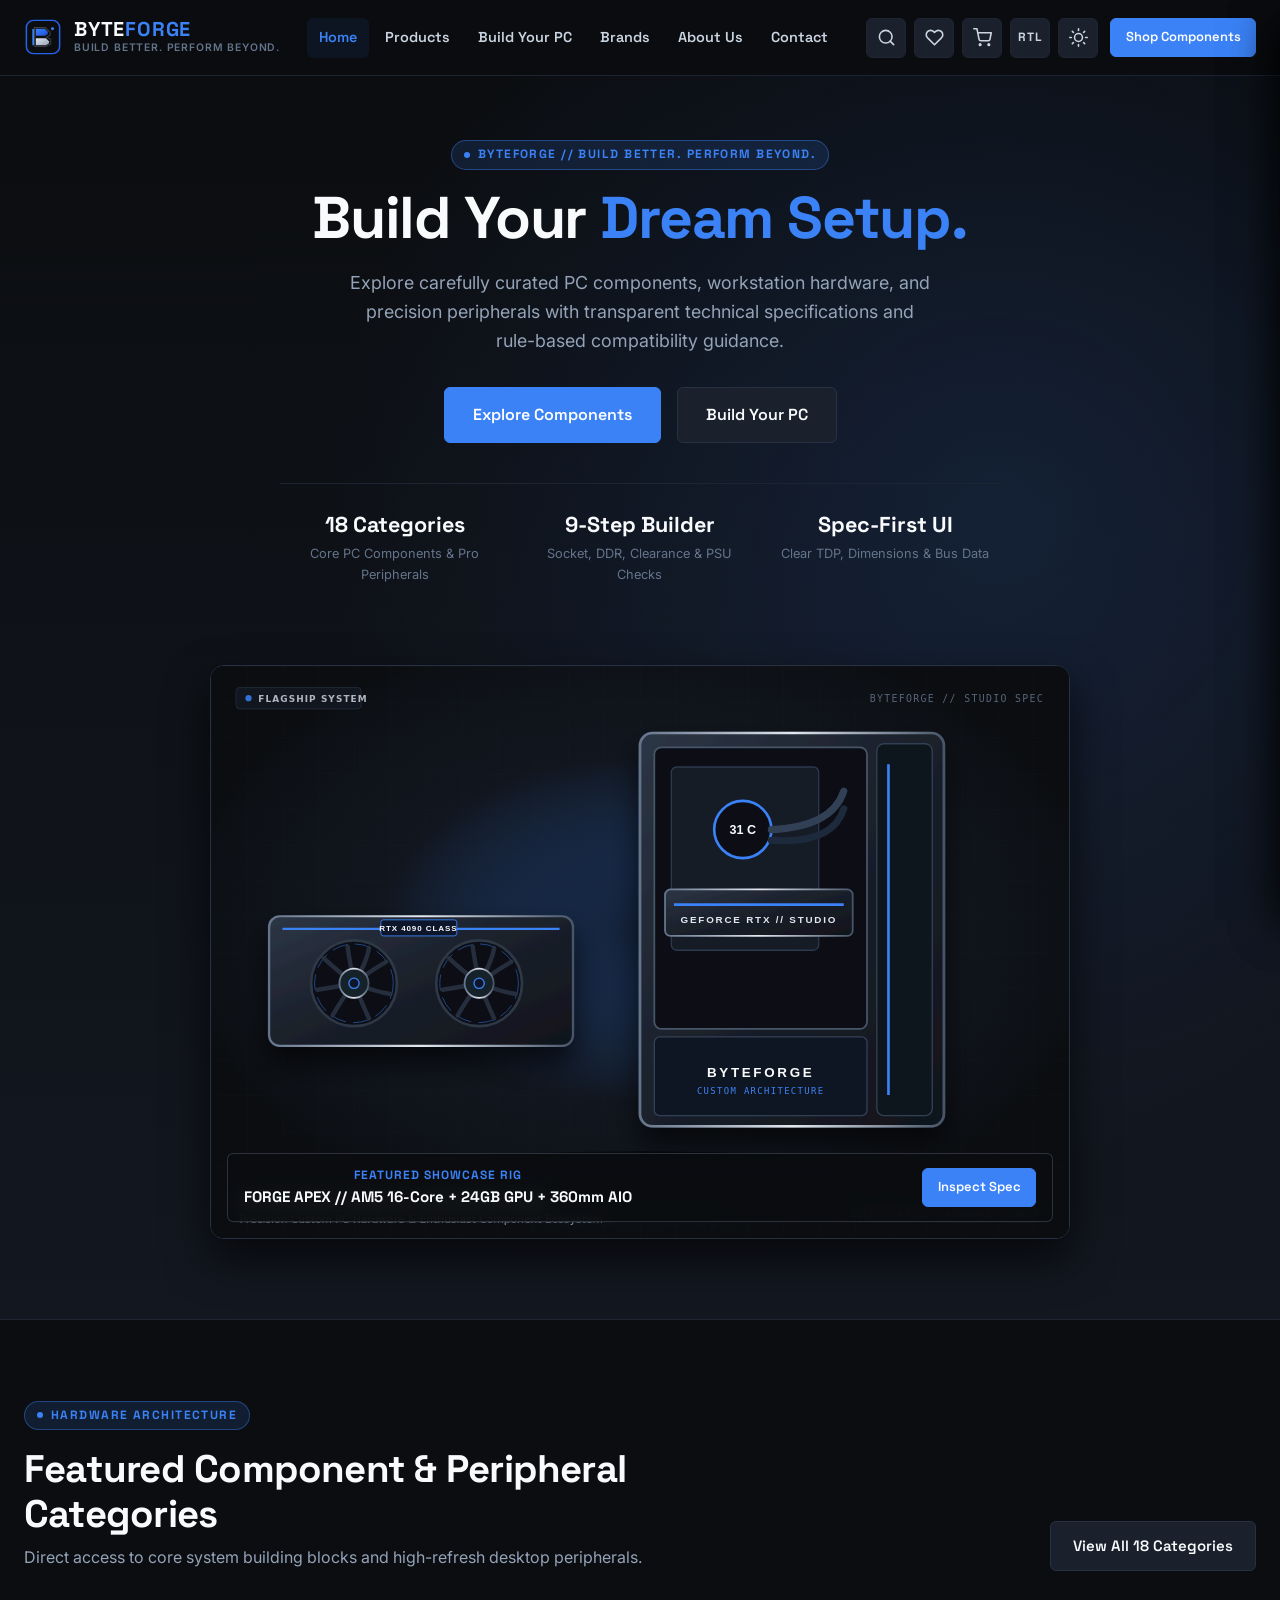
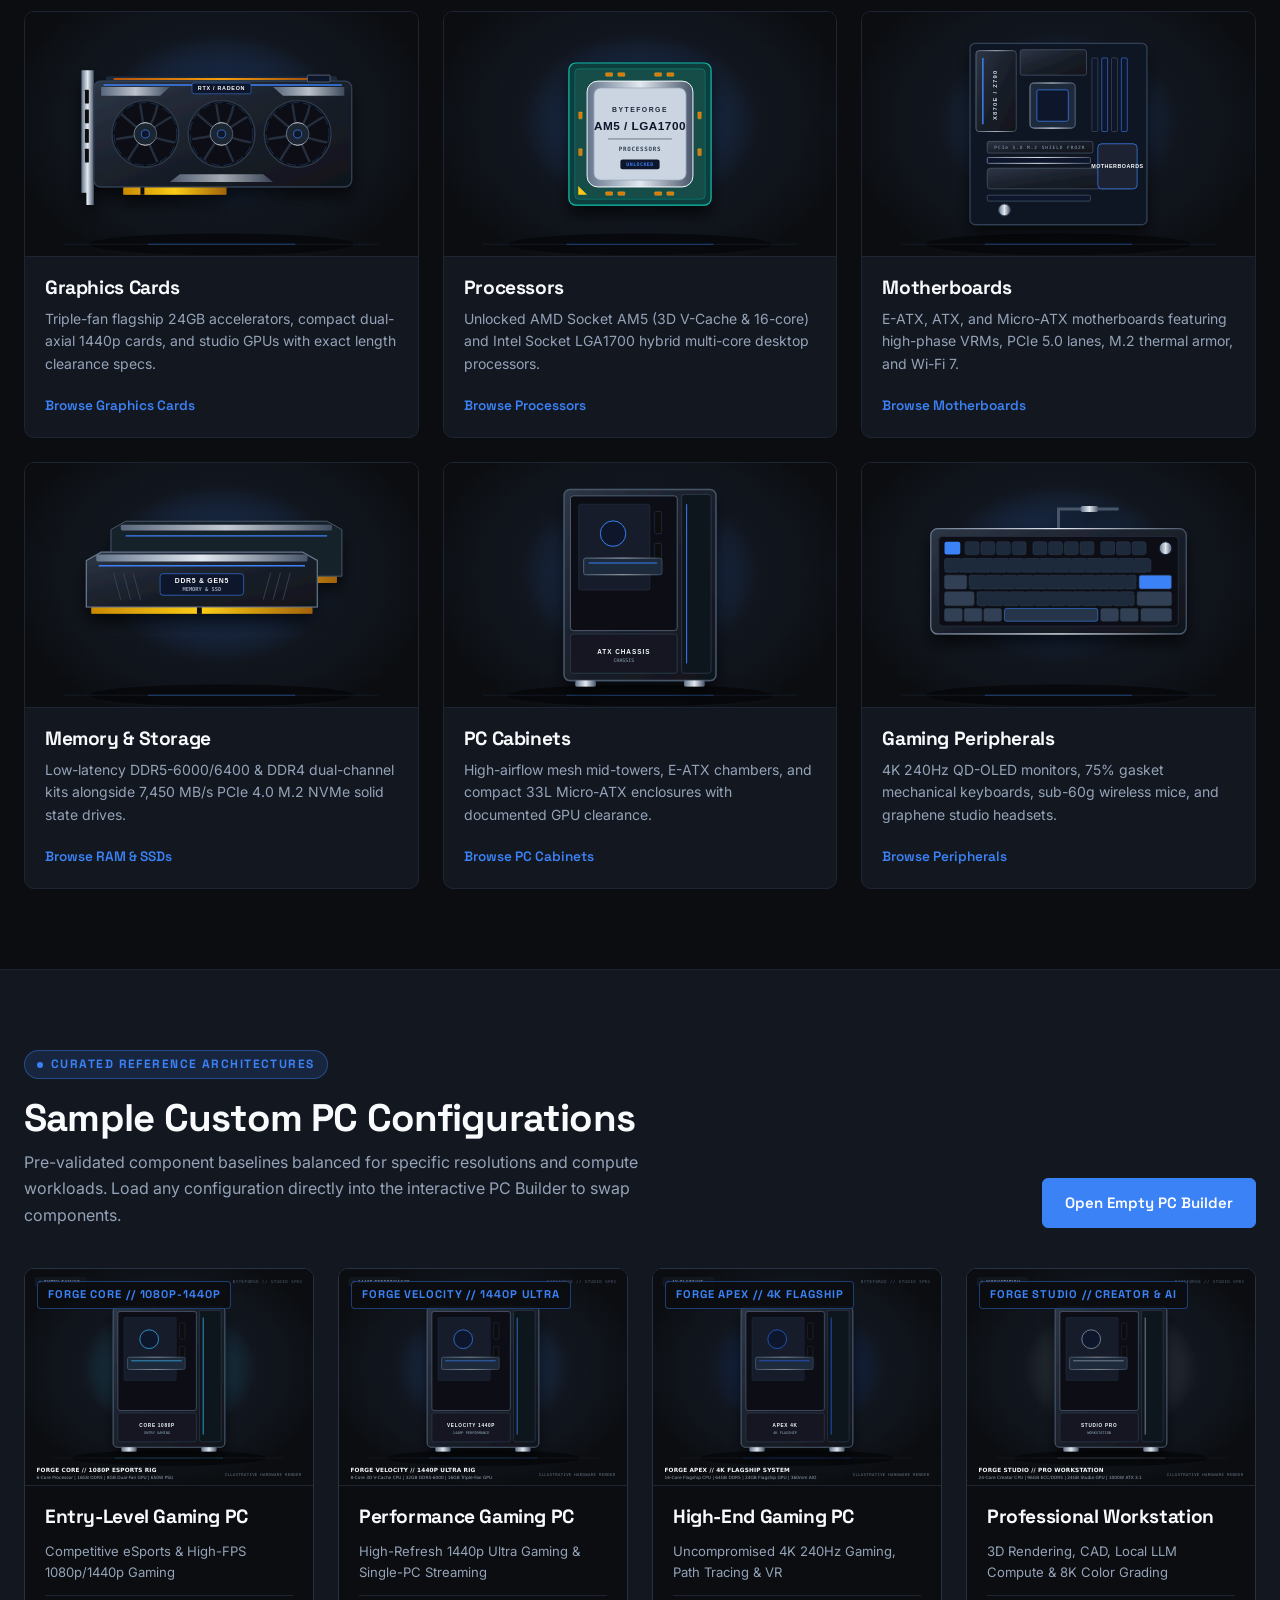
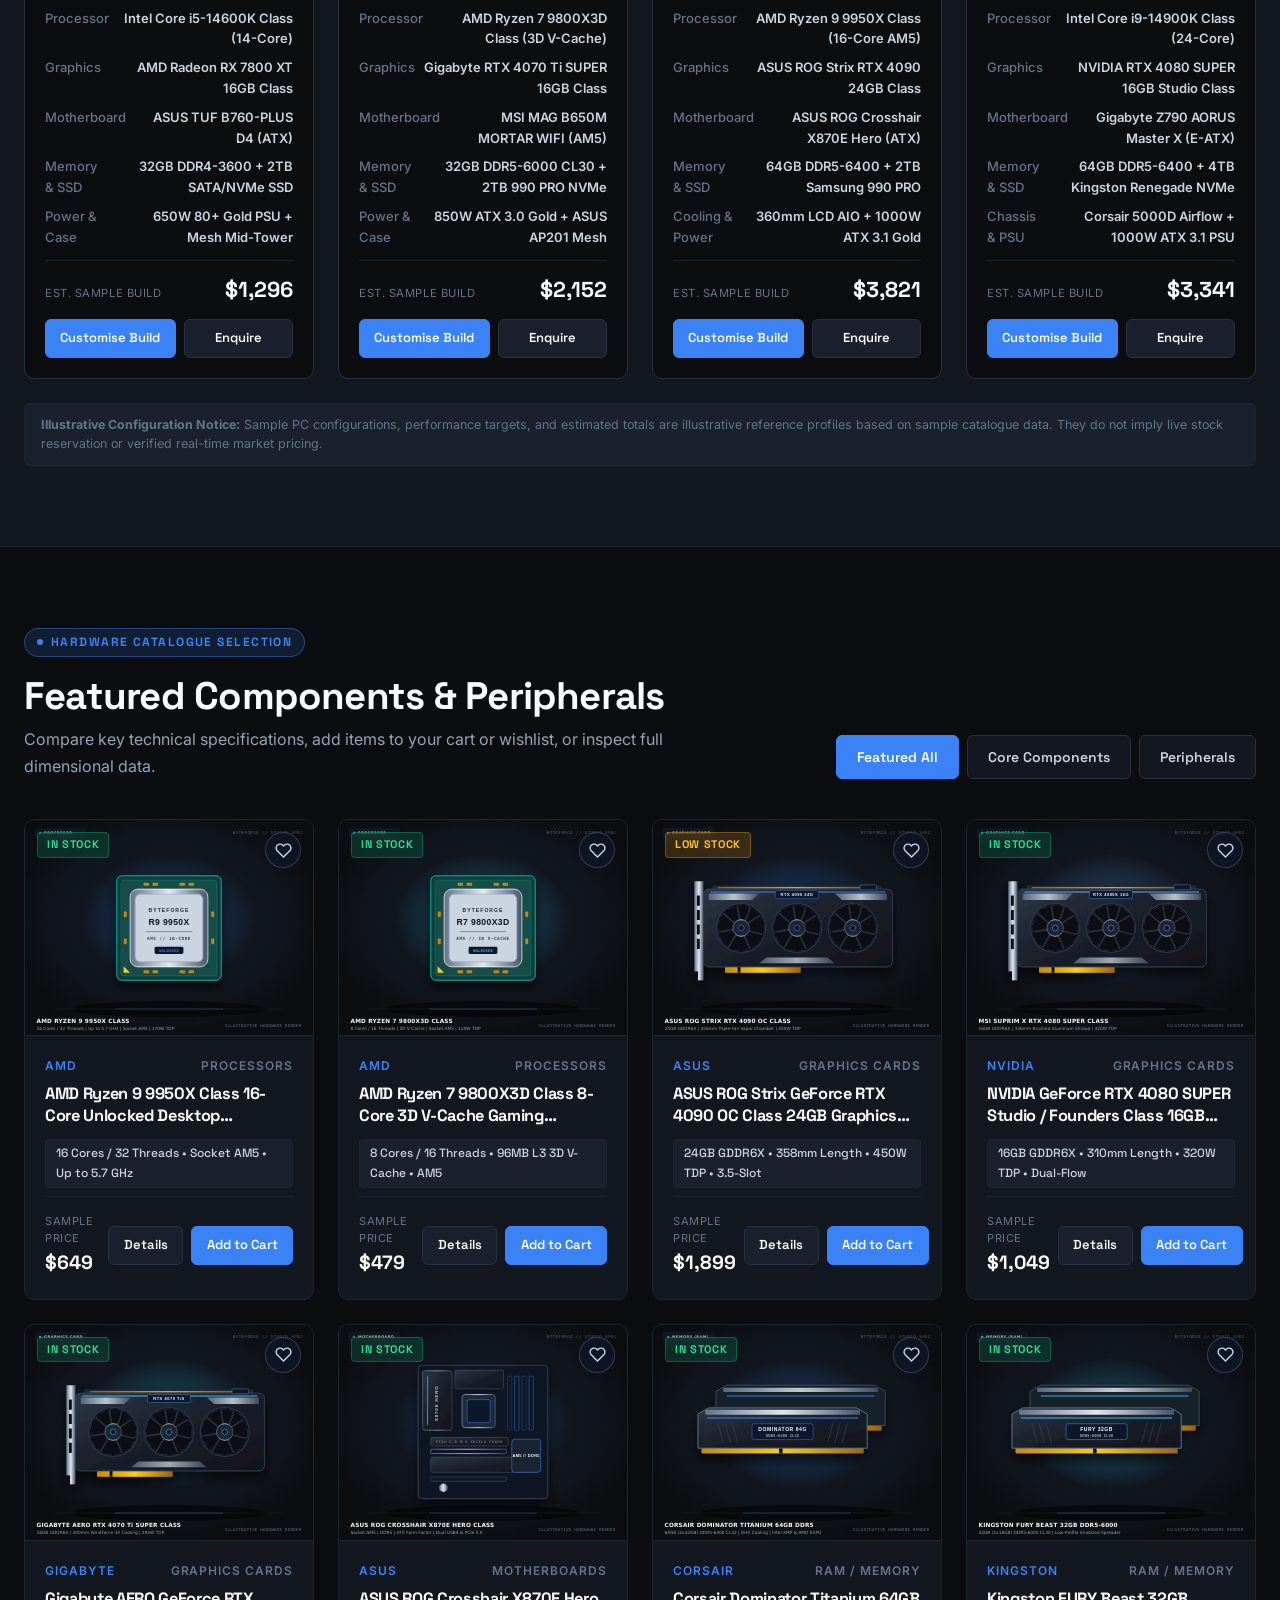
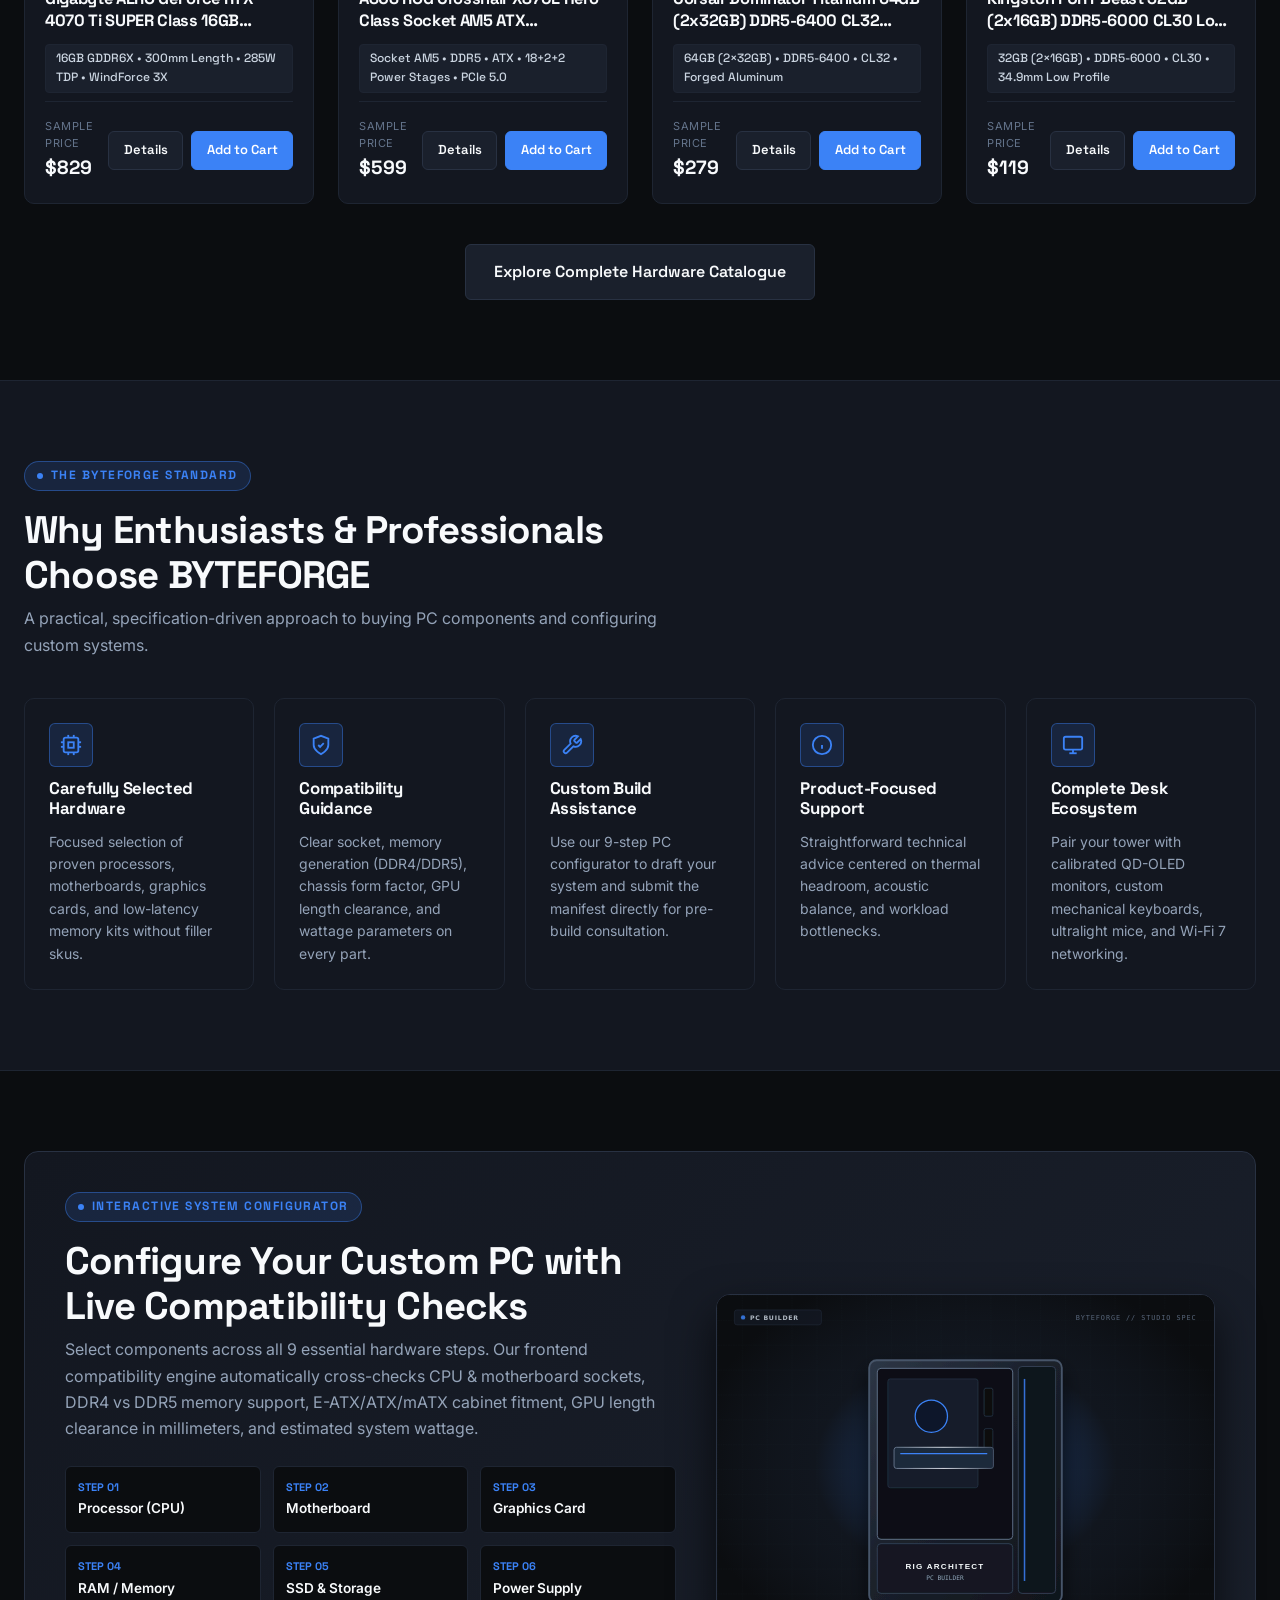
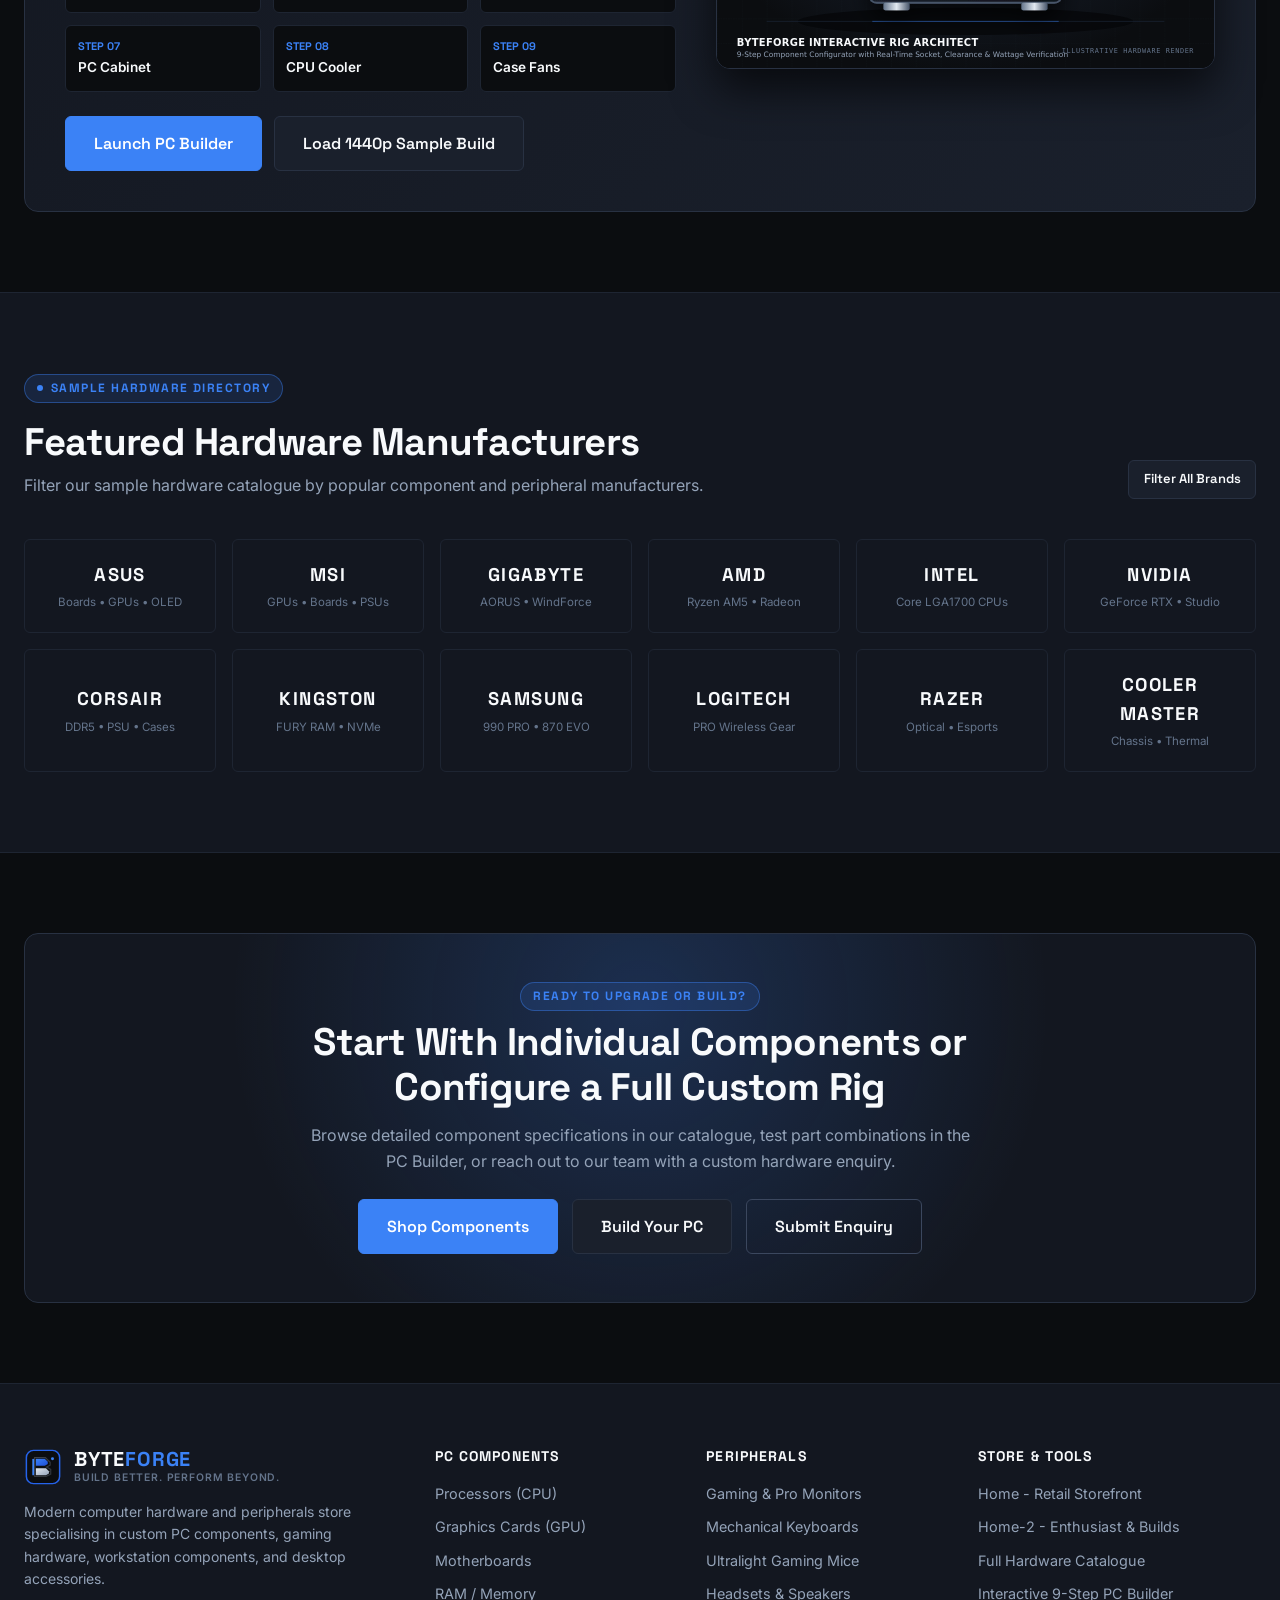
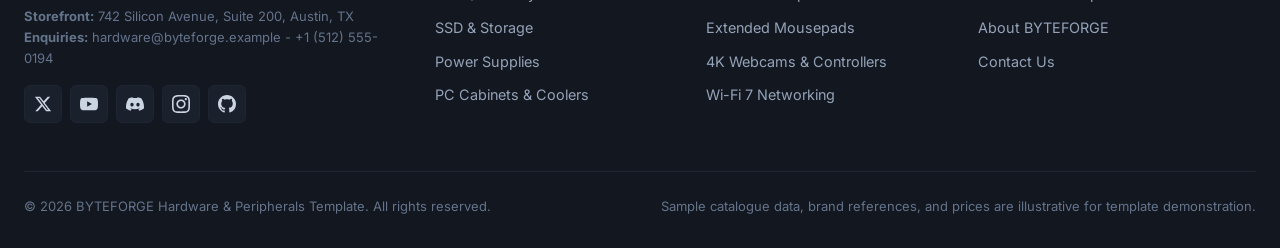
==== index.html @ 310baa23 "Your commit message" ====
<!DOCTYPE html>
<html lang="en" data-theme="dark">
<head>
  <meta charset="UTF-8">
  <meta name="viewport" content="width=device-width, initial-scale=1.0">
  <title>BYTEFORGE — Premium Computer Hardware &amp; Peripherals Store | Build Better. Perform Beyond.</title>
  <meta name="description" content="BYTEFORGE is a modern computer hardware and peripherals store specialising in custom PC components, gaming hardware, workstation components and computer accessories.">
  <link rel="icon" type="image/svg+xml" href="assets/icons/favicon.svg">
  <link rel="preconnect" href="https://fonts.googleapis.com">
  <link rel="preconnect" href="https://fonts.gstatic.com" crossorigin>
  <link href="https://fonts.googleapis.com/css2?family=Inter:wght@400;500;600;700&family=Space+Grotesk:wght@500;600;700&display=swap" rel="stylesheet">
  <link rel="stylesheet" href="css/variables.css">
  <link rel="stylesheet" href="css/main.css">
  <link rel="stylesheet" href="css/pages.css">
</head>
<body>

  <!-- ==================== MANDATORY STICKY NAVBAR ==================== -->
  <header class="site-header">
    <div class="container navbar-container">
      <a href="index.html" class="brand-logo" aria-label="BYTEFORGE Home">
        <img src="assets/icons/favicon.svg" alt="" class="brand-logo-mark" width="38" height="38">
        <div class="brand-logo-text">
          <span class="brand-name">BYTE<span>FORGE</span></span>
          <span class="brand-tagline-mini">Build Better. Perform Beyond.</span>
        </div>
      </a>

      <nav aria-label="Primary Shopping Navigation">
        <ul class="nav-menu">
          <!-- Home Dropdown -->
          <li class="nav-item">
            <a href="index.html" class="nav-link active" data-dropdown-toggle aria-expanded="false">
              Home
            </a>
            <div class="dropdown-panel dropdown-sm">
              <div class="dropdown-col-title">Homepage Layouts</div>
              <ul class="dropdown-list">
                <li>
                  <a href="index.html" class="dropdown-link">
                    <div>
                      <strong>Home - Hardware Retail</strong>
                      <span class="dropdown-link-desc">Product discovery &amp; catalogue shopping</span>
                    </div>
                  </a>
                </li>
                <li>
                  <a href="home-2.html" class="dropdown-link">
                    <div>
                      <strong>Home-2 - Custom PC &amp; Performance</strong>
                      <span class="dropdown-link-desc">Enthusiast rigs &amp; workload storytelling</span>
                    </div>
                  </a>
                </li>
              </ul>
            </div>
          </li>

          <!-- Products Mega Dropdown -->
          <li class="nav-item">
            <a href="products.html" class="nav-link" data-dropdown-toggle aria-expanded="false">
              Products
            </a>
            <div class="dropdown-panel dropdown-mega">
              <div class="dropdown-grid-2">
                <div>
                  <div class="dropdown-col-title">PC Components</div>
                  <ul class="dropdown-list">
                    <li><a href="products.html?category=processors" class="dropdown-link">Processors (CPU)</a></li>
                    <li><a href="products.html?category=graphics-cards" class="dropdown-link">Graphics Cards (GPU)</a></li>
                    <li><a href="products.html?category=motherboards" class="dropdown-link">Motherboards</a></li>
                    <li><a href="products.html?category=memory" class="dropdown-link">RAM / Memory</a></li>
                    <li><a href="products.html?category=storage" class="dropdown-link">SSD &amp; Storage</a></li>
                    <li><a href="products.html?category=power-supplies" class="dropdown-link">Power Supplies</a></li>
                    <li><a href="products.html?category=pc-cabinets" class="dropdown-link">PC Cabinets</a></li>
                    <li><a href="products.html?category=cpu-coolers" class="dropdown-link">CPU Coolers</a></li>
                    <li><a href="products.html?category=case-fans" class="dropdown-link">Case Fans</a></li>
                  </ul>
                </div>
                <div>
                  <div class="dropdown-col-title">Peripherals</div>
                  <ul class="dropdown-list">
                    <li><a href="products.html?category=monitors" class="dropdown-link">Monitors</a></li>
                    <li><a href="products.html?category=keyboards" class="dropdown-link">Keyboards</a></li>
                    <li><a href="products.html?category=gaming-mice" class="dropdown-link">Gaming Mice</a></li>
                    <li><a href="products.html?category=headsets-speakers" class="dropdown-link">Headsets &amp; Speakers</a></li>
                    <li><a href="products.html?category=mousepads" class="dropdown-link">Mousepads</a></li>
                    <li><a href="products.html?category=webcams" class="dropdown-link">Webcams</a></li>
                    <li><a href="products.html?category=controllers" class="dropdown-link">Controllers</a></li>
                    <li><a href="products.html?category=networking" class="dropdown-link">Networking Accessories</a></li>
                  </ul>
                </div>
              </div>
              <div class="dropdown-footer">
                <span style="font-size:0.8rem;color:var(--text-muted);">Explore 38+ illustrative hardware components &amp; peripherals</span>
                <a href="products.html" class="btn btn-primary btn-sm">All Products</a>
              </div>
            </div>
          </li>

          <!-- Build Your PC -->
          <li class="nav-item">
            <a href="build-your-pc.html" class="nav-link">Build Your PC</a>
          </li>

          <!-- Brands Dropdown -->
          <li class="nav-item">
            <a href="products.html#brands" class="nav-link" data-dropdown-toggle aria-expanded="false">
              Brands
            </a>
            <div class="dropdown-panel dropdown-brands">
              <div class="dropdown-col-title">Sample Hardware Brand Directory</div>
              <div class="brands-dropdown-grid">
                <a href="products.html?brand=ASUS" class="brand-pill-link"><span class="brand-pill-name">ASUS</span><span class="brand-pill-meta">Boards, GPUs &amp; OLED</span></a>
                <a href="products.html?brand=MSI" class="brand-pill-link"><span class="brand-pill-name">MSI</span><span class="brand-pill-meta">GPUs, Boards &amp; PSUs</span></a>
                <a href="products.html?brand=Gigabyte" class="brand-pill-link"><span class="brand-pill-name">Gigabyte</span><span class="brand-pill-meta">AORUS &amp; WindForce</span></a>
                <a href="products.html?brand=Intel" class="brand-pill-link"><span class="brand-pill-name">Intel</span><span class="brand-pill-meta">LGA1700 Processors</span></a>
                <a href="products.html?brand=AMD" class="brand-pill-link"><span class="brand-pill-name">AMD</span><span class="brand-pill-meta">Ryzen AM5 &amp; Radeon</span></a>
                <a href="products.html?brand=NVIDIA" class="brand-pill-link"><span class="brand-pill-name">NVIDIA</span><span class="brand-pill-meta">RTX Graphics</span></a>
                <a href="products.html?brand=Corsair" class="brand-pill-link"><span class="brand-pill-name">Corsair</span><span class="brand-pill-meta">Memory, PSU &amp; Cases</span></a>
                <a href="products.html?brand=Kingston" class="brand-pill-link"><span class="brand-pill-name">Kingston</span><span class="brand-pill-meta">FURY DDR5 &amp; NVMe</span></a>
                <a href="products.html?brand=Samsung" class="brand-pill-link"><span class="brand-pill-name">Samsung</span><span class="brand-pill-meta">990 PRO &amp; EVO SSDs</span></a>
                <a href="products.html?brand=Logitech" class="brand-pill-link"><span class="brand-pill-name">Logitech</span><span class="brand-pill-meta">PRO Wireless Gear</span></a>
                <a href="products.html?brand=Razer" class="brand-pill-link"><span class="brand-pill-name">Razer</span><span class="brand-pill-meta">Optical &amp; Esports</span></a>
                <a href="products.html?brand=Cooler%20Master" class="brand-pill-link"><span class="brand-pill-name">Cooler Master</span><span class="brand-pill-meta">Cases &amp; Thermal</span></a>
              </div>
              <div class="dropdown-footer">
                <span style="font-size:0.75rem;color:var(--text-dim);">Sample manufacturer directory - illustrative catalogue data</span>
                <a href="products.html" style="font-size:0.8rem;font-weight:600;color:var(--accent-primary);">Filter Catalogue</a>
              </div>
            </div>
          </li>

          <!-- About Us -->
          <li class="nav-item">
            <a href="about.html" class="nav-link">About Us</a>
          </li>

          <!-- Contact -->
          <li class="nav-item">
            <a href="contact.html" class="nav-link">Contact</a>
          </li>
        </ul>
      </nav>

      <!-- Right-Side Action Icons & Primary CTA -->
      <div class="nav-actions">
        <button type="button" class="icon-btn" data-action="open-search" aria-label="Search Products" title="Search Hardware Catalogue">
          <svg viewBox="0 0 24 24" aria-hidden="true"><circle cx="11" cy="11" r="8"></circle><line x1="21" y1="21" x2="16.65" y2="16.65"></line></svg>
        </button>

        <button type="button" class="icon-btn" data-action="open-wishlist" aria-label="Open Wishlist" title="Saved Wishlist">
          <svg viewBox="0 0 24 24" aria-hidden="true"><path d="M20.84 4.61a5.5 5.5 0 0 0-7.78 0L12 5.67l-1.06-1.06a5.5 5.5 0 0 0-7.78 7.78l1.06 1.06L12 21.23l7.78-7.78 1.06-1.06a5.5 5.5 0 0 0 0-7.78z"></path></svg>
          <span class="badge-count" data-wishlist-count data-count="0">0</span>
        </button>

        <button type="button" class="icon-btn" data-action="open-cart" aria-label="Open Shopping Cart" title="Hardware Shopping Cart">
          <svg viewBox="0 0 24 24" aria-hidden="true"><circle cx="9" cy="21" r="1"></circle><circle cx="20" cy="21" r="1"></circle><path d="M1 1h4l2.68 13.39a2 2 0 0 0 2 1.61h9.72a2 2 0 0 0 2-1.61L23 6H6"></path></svg>
          <span class="badge-count" data-cart-count data-count="0">0</span>
        </button>

        <button type="button" class="icon-btn rtl-toggle-btn" data-action="toggle-rtl" aria-label="Toggle RTL Direction" title="Toggle RTL">RTL</button>

        <button type="button" class="icon-btn" data-action="toggle-theme" aria-label="Toggle Light/Dark Theme" title="Toggle Theme">
          <svg viewBox="0 0 24 24" aria-hidden="true"><circle cx="12" cy="12" r="5"></circle></svg>
        </button>

        <a href="products.html" class="btn btn-primary btn-sm nav-cta-btn">Shop Components</a>

        <button type="button" class="icon-btn mobile-menu-toggle" data-action="open-mobile-menu" aria-label="Open Navigation Menu" aria-expanded="false">
          <svg viewBox="0 0 24 24" aria-hidden="true"><line x1="3" y1="6" x2="21" y2="6"></line><line x1="3" y1="12" x2="21" y2="12"></line><line x1="3" y1="18" x2="21" y2="18"></line></svg>
        </button>
      </div>
    </div>
  </header>

  <!-- ==================== MOBILE NAVIGATION DRAWER ==================== -->
  <div class="mobile-nav-backdrop" id="bf-mobile-nav-backdrop"></div>
  <aside class="mobile-nav-drawer" id="bf-mobile-nav-drawer" aria-label="Mobile Navigation">
    <div class="mobile-nav-header">
      <a href="index.html" class="brand-logo">
        <img src="assets/icons/favicon.svg" alt="" class="brand-logo-mark" width="32" height="32">
        <span class="brand-name">BYTE<span>FORGE</span></span>
      </a>
      <button type="button" class="icon-btn" data-action="close-mobile-menu" aria-label="Close Navigation Menu">
        <svg viewBox="0 0 24 24"><line x1="18" y1="6" x2="6" y2="18"></line><line x1="6" y1="6" x2="18" y2="18"></line></svg>
      </button>
    </div>

    <!-- Quick Action Buttons in Menu -->
    <div class="mobile-nav-actions">
      <button type="button" class="icon-btn" data-action="open-search" aria-label="Search Products" title="Search Hardware Catalogue">
        <svg viewBox="0 0 24 24" aria-hidden="true"><circle cx="11" cy="11" r="8"></circle><line x1="21" y1="21" x2="16.65" y2="16.65"></line></svg>
      </button>
      <button type="button" class="icon-btn" data-action="open-wishlist" aria-label="Open Wishlist" title="Saved Wishlist">
        <svg viewBox="0 0 24 24" aria-hidden="true"><path d="M20.84 4.61a5.5 5.5 0 0 0-7.78 0L12 5.67l-1.06-1.06a5.5 5.5 0 0 0-7.78 7.78l1.06 1.06L12 21.23l7.78-7.78 1.06-1.06a5.5 5.5 0 0 0 0-7.78z"></path></svg>
        <span class="badge-count" data-wishlist-count data-count="0">0</span>
      </button>
      <button type="button" class="icon-btn" data-action="open-cart" aria-label="Open Shopping Cart" title="Hardware Shopping Cart">
        <svg viewBox="0 0 24 24" aria-hidden="true"><circle cx="9" cy="21" r="1"></circle><circle cx="20" cy="21" r="1"></circle><path d="M1 1h4l2.68 13.39a2 2 0 0 0 2 1.61h9.72a2 2 0 0 0 2-1.61L23 6H6"></path></svg>
        <span class="badge-count" data-cart-count data-count="0">0</span>
      </button>
      <button type="button" class="icon-btn rtl-toggle-btn" data-action="toggle-rtl" aria-label="Toggle RTL Direction" title="Toggle RTL">RTL</button>
      <button type="button" class="icon-btn" data-action="toggle-theme" aria-label="Toggle Light/Dark Theme" title="Toggle Theme">
        <svg viewBox="0 0 24 24" aria-hidden="true"><circle cx="12" cy="12" r="5"></circle></svg>
      </button>
    </div>

    <div class="mobile-nav-body">
      <ul class="mobile-nav-list">
        <li class="mobile-nav-item expanded">
          <button type="button" class="mobile-nav-row" data-mobile-accordion>
            <span>Home</span>
          </button>
          <div class="mobile-submenu">
            <a href="index.html" class="mobile-submenu-link">Home - Primary Retail Store</a>
            <a href="home-2.html" class="mobile-submenu-link">Home-2 - Custom PC &amp; Enthusiast</a>
          </div>
        </li>

        <li class="mobile-nav-item">
          <button type="button" class="mobile-nav-row" data-mobile-accordion>
            <span>Products</span>
          </button>
          <div class="mobile-submenu">
            <a href="products.html" class="mobile-submenu-link"><strong>All Products Catalogue</strong></a>
            <div class="mobile-submenu-group-title">PC Components</div>
            <a href="products.html?category=processors" class="mobile-submenu-link">Processors (CPU)</a>
            <a href="products.html?category=graphics-cards" class="mobile-submenu-link">Graphics Cards (GPU)</a>
            <a href="products.html?category=motherboards" class="mobile-submenu-link">Motherboards</a>
            <a href="products.html?category=memory" class="mobile-submenu-link">RAM / Memory</a>
            <a href="products.html?category=storage" class="mobile-submenu-link">SSD &amp; Storage</a>
            <a href="products.html?category=power-supplies" class="mobile-submenu-link">Power Supplies</a>
            <a href="products.html?category=pc-cabinets" class="mobile-submenu-link">PC Cabinets</a>
            <a href="products.html?category=cpu-coolers" class="mobile-submenu-link">CPU Coolers</a>
            <a href="products.html?category=case-fans" class="mobile-submenu-link">Case Fans</a>
            <div class="mobile-submenu-group-title">Peripherals</div>
            <a href="products.html?category=monitors" class="mobile-submenu-link">Monitors</a>
            <a href="products.html?category=keyboards" class="mobile-submenu-link">Keyboards</a>
            <a href="products.html?category=gaming-mice" class="mobile-submenu-link">Gaming Mice</a>
            <a href="products.html?category=headsets-speakers" class="mobile-submenu-link">Headsets &amp; Speakers</a>
            <a href="products.html?category=mousepads" class="mobile-submenu-link">Mousepads</a>
            <a href="products.html?category=webcams" class="mobile-submenu-link">Webcams</a>
            <a href="products.html?category=controllers" class="mobile-submenu-link">Controllers</a>
            <a href="products.html?category=networking" class="mobile-submenu-link">Networking Accessories</a>
          </div>
        </li>

        <li class="mobile-nav-item">
          <a href="build-your-pc.html" class="mobile-nav-row">Build Your PC</a>
        </li>

        <li class="mobile-nav-item">
          <button type="button" class="mobile-nav-row" data-mobile-accordion>
            <span>Brands</span>
          </button>
          <div class="mobile-submenu">
            <a href="products.html?brand=ASUS" class="mobile-submenu-link">ASUS</a>
            <a href="products.html?brand=MSI" class="mobile-submenu-link">MSI</a>
            <a href="products.html?brand=Gigabyte" class="mobile-submenu-link">Gigabyte</a>
            <a href="products.html?brand=Intel" class="mobile-submenu-link">Intel</a>
            <a href="products.html?brand=AMD" class="mobile-submenu-link">AMD</a>
            <a href="products.html?brand=NVIDIA" class="mobile-submenu-link">NVIDIA</a>
            <a href="products.html?brand=Corsair" class="mobile-submenu-link">Corsair</a>
            <a href="products.html?brand=Kingston" class="mobile-submenu-link">Kingston</a>
            <a href="products.html?brand=Samsung" class="mobile-submenu-link">Samsung</a>
            <a href="products.html?brand=Logitech" class="mobile-submenu-link">Logitech</a>
            <a href="products.html?brand=Razer" class="mobile-submenu-link">Razer</a>
            <a href="products.html?brand=Cooler%20Master" class="mobile-submenu-link">Cooler Master</a>
          </div>
        </li>

        <li class="mobile-nav-item">
          <a href="about.html" class="mobile-nav-row">About Us</a>
        </li>

        <li class="mobile-nav-item">
          <a href="contact.html" class="mobile-nav-row">Contact</a>
        </li>
      </ul>
    </div>
    <div class="mobile-nav-footer">
      <a href="products.html" class="btn btn-primary btn-block">Shop Components</a>
      <a href="build-your-pc.html" class="btn btn-secondary btn-block">Configure Custom PC</a>
    </div>
  </aside>

  <!-- ==================== MAIN CONTENT ==================== -->
  <main>

    <!-- 1. HERO SECTION -->
    <section class="hero-home1">
      <div class="container hero-grid">
        <div class="hero-content">
          <span class="eyebrow">BYTEFORGE // Build Better. Perform Beyond.</span>
          <h1 class="hero-title">Build Your <span>Dream Setup.</span></h1>
          <p class="hero-lead">
            Explore carefully curated PC components, workstation hardware, and precision peripherals with transparent technical specifications and rule-based compatibility guidance.
          </p>
          <div class="hero-cta-group">
            <a href="products.html" class="btn btn-primary btn-lg">Explore Components</a>
            <a href="build-your-pc.html" class="btn btn-secondary btn-lg">Build Your PC</a>
          </div>
          <div class="hero-telemetry-grid">
            <div class="telemetry-stat">
              <span class="telemetry-value">18 Categories</span>
              <span class="telemetry-label">Core PC Components &amp; Pro Peripherals</span>
            </div>
            <div class="telemetry-stat">
              <span class="telemetry-value">9-Step Builder</span>
              <span class="telemetry-label">Socket, DDR, Clearance &amp; PSU Checks</span>
            </div>
            <div class="telemetry-stat">
              <span class="telemetry-value">Spec-First UI</span>
              <span class="telemetry-label">Clear TDP, Dimensions &amp; Bus Data</span>
            </div>
          </div>
        </div>

        <div class="hero-visual-frame">
          <img src="assets/images/heroes/hero-home1.svg" alt="BYTEFORGE Custom Liquid-Cooled Gaming PC and RTX Graphics Component Array" width="960" height="640">
          <div class="hero-floating-spec">
            <div>
              <div style="font-family:var(--font-heading);font-size:0.75rem;color:var(--accent-primary);font-weight:700;text-transform:uppercase;letter-spacing:0.08em;">Featured Showcase Rig</div>
              <div style="font-family:var(--font-heading);font-size:0.95rem;font-weight:700;">FORGE APEX // AM5 16-Core + 24GB GPU + 360mm AIO</div>
            </div>
            <a href="build-your-pc.html?preset=highend-gaming" class="btn btn-primary btn-sm">Inspect Spec</a>
          </div>
        </div>
      </div>
    </section>

    <!-- 2. FEATURED CATEGORIES -->
    <section class="section" id="featured-categories">
      <div class="container">
        <div class="section-header">
          <div class="section-header-copy">
            <span class="eyebrow">Hardware Architecture</span>
            <h2 class="section-title">Featured Component &amp; Peripheral Categories</h2>
            <p class="section-subtitle">Direct access to core system building blocks and high-refresh desktop peripherals.</p>
          </div>
          <a href="products.html" class="btn btn-secondary">View All 18 Categories</a>
        </div>

        <div class="categories-grid">
          <a href="products.html?category=graphics-cards" class="category-card">
            <div class="category-card-media">
              <img src="assets/images/categories/cat-gpu.svg" alt="Graphics Cards (GPU)" width="600" height="375" loading="lazy">
            </div>
            <div class="category-card-body">
              <h3 class="category-card-title">Graphics Cards</h3>
              <p class="category-card-desc">Triple-fan flagship 24GB accelerators, compact dual-axial 1440p cards, and studio GPUs with exact length clearance specs.</p>
              <span class="category-card-link">Browse Graphics Cards</span>
            </div>
          </a>

          <a href="products.html?category=processors" class="category-card">
            <div class="category-card-media">
              <img src="assets/images/categories/cat-cpu.svg" alt="Processors (CPU)" width="600" height="375" loading="lazy">
            </div>
            <div class="category-card-body">
              <h3 class="category-card-title">Processors</h3>
              <p class="category-card-desc">Unlocked AMD Socket AM5 (3D V-Cache &amp; 16-core) and Intel Socket LGA1700 hybrid multi-core desktop processors.</p>
              <span class="category-card-link">Browse Processors</span>
            </div>
          </a>

          <a href="products.html?category=motherboards" class="category-card">
            <div class="category-card-media">
              <img src="assets/images/categories/cat-motherboard.svg" alt="Motherboards" width="600" height="375" loading="lazy">
            </div>
            <div class="category-card-body">
              <h3 class="category-card-title">Motherboards</h3>
              <p class="category-card-desc">E-ATX, ATX, and Micro-ATX motherboards featuring high-phase VRMs, PCIe 5.0 lanes, M.2 thermal armor, and Wi-Fi 7.</p>
              <span class="category-card-link">Browse Motherboards</span>
            </div>
          </a>

          <a href="products.html?category=memory-storage" class="category-card">
            <div class="category-card-media">
              <img src="assets/images/categories/cat-memory-storage.svg" alt="Memory &amp; Storage" width="600" height="375" loading="lazy">
            </div>
            <div class="category-card-body">
              <h3 class="category-card-title">Memory &amp; Storage</h3>
              <p class="category-card-desc">Low-latency DDR5-6000/6400 &amp; DDR4 dual-channel kits alongside 7,450 MB/s PCIe 4.0 M.2 NVMe solid state drives.</p>
              <span class="category-card-link">Browse RAM &amp; SSDs</span>
            </div>
          </a>

          <a href="products.html?category=pc-cabinets" class="category-card">
            <div class="category-card-media">
              <img src="assets/images/categories/cat-cabinets.svg" alt="PC Cabinets" width="600" height="375" loading="lazy">
            </div>
            <div class="category-card-body">
              <h3 class="category-card-title">PC Cabinets</h3>
              <p class="category-card-desc">High-airflow mesh mid-towers, E-ATX chambers, and compact 33L Micro-ATX enclosures with documented GPU clearance.</p>
              <span class="category-card-link">Browse PC Cabinets</span>
            </div>
          </a>

          <a href="products.html?group=peripherals" class="category-card">
            <div class="category-card-media">
              <img src="assets/images/categories/cat-peripherals.svg" alt="Gaming Peripherals" width="600" height="375" loading="lazy">
            </div>
            <div class="category-card-body">
              <h3 class="category-card-title">Gaming Peripherals</h3>
              <p class="category-card-desc">4K 240Hz QD-OLED monitors, 75% gasket mechanical keyboards, sub-60g wireless mice, and graphene studio headsets.</p>
              <span class="category-card-link">Browse Peripherals</span>
            </div>
          </a>
        </div>
      </div>
    </section>

    <!-- 3. CUSTOM PC BUILDS -->
    <section class="section section-alt" id="custom-builds">
      <div class="container">
        <div class="section-header">
          <div class="section-header-copy">
            <span class="eyebrow">Curated Reference Architectures</span>
            <h2 class="section-title">Sample Custom PC Configurations</h2>
            <p class="section-subtitle">
              Pre-validated component baselines balanced for specific resolutions and compute workloads. Load any configuration directly into the interactive PC Builder to swap components.
            </p>
          </div>
          <a href="build-your-pc.html" class="btn btn-primary">Open Empty PC Builder</a>
        </div>

        <div class="builds-grid" id="bf-home-builds-grid">
      <article class="build-card">
        <div class="build-card-media">
          <span class="build-usecase-badge">FORGE CORE // 1080P-1440P</span>
          <img src="assets/images/builds/build-entry.svg" alt="Entry-Level Gaming PC" width="480" height="330" loading="lazy">
        </div>
        <div class="build-card-body">
          <h3 class="build-card-title">Entry-Level Gaming PC</h3>
          <p class="build-card-target">Competitive eSports &amp; High-FPS 1080p/1440p Gaming</p>
          <div class="build-specs-list">
            <div class="build-spec-row"><span class="build-spec-key">Processor</span><span class="build-spec-val">Intel Core i5-14600K Class (14-Core)</span></div>
            <div class="build-spec-row"><span class="build-spec-key">Graphics</span><span class="build-spec-val">AMD Radeon RX 7800 XT 16GB Class</span></div>
            <div class="build-spec-row"><span class="build-spec-key">Motherboard</span><span class="build-spec-val">ASUS TUF B760-PLUS D4 (ATX)</span></div>
            <div class="build-spec-row"><span class="build-spec-key">Memory &amp; SSD</span><span class="build-spec-val">32GB DDR4-3600 + 2TB SSD</span></div>
            <div class="build-spec-row"><span class="build-spec-key">Power &amp; Case</span><span class="build-spec-val">650W 80+ Gold PSU + Mesh Mid-Tower</span></div>
          </div>
          <div class="build-card-footer">
            <div class="build-price-row">
              <span class="build-price-note">Est. Sample Build</span>
              <span class="build-price-val">$1,296</span>
            </div>
            <div style="display:grid;grid-template-columns:1fr 1fr;gap:8px;">
              <a href="build-your-pc.html?preset=entry-gaming" class="btn btn-primary btn-sm">Customise Build</a>
              <a href="contact.html?enquiry=custom-build&amp;preset=entry-gaming#enquiry-form" class="btn btn-secondary btn-sm">Enquire</a>
            </div>
          </div>
        </div>
      </article>

      <article class="build-card">
        <div class="build-card-media">
          <span class="build-usecase-badge">FORGE VELOCITY // 1440P ULTRA</span>
          <img src="assets/images/builds/build-performance.svg" alt="Performance Gaming PC" width="480" height="330" loading="lazy">
        </div>
        <div class="build-card-body">
          <h3 class="build-card-title">Performance Gaming PC</h3>
          <p class="build-card-target">High-Refresh 1440p Ultra Gaming &amp; Single-PC Streaming</p>
          <div class="build-specs-list">
            <div class="build-spec-row"><span class="build-spec-key">Processor</span><span class="build-spec-val">AMD Ryzen 7 9800X3D Class (3D V-Cache)</span></div>
            <div class="build-spec-row"><span class="build-spec-key">Graphics</span><span class="build-spec-val">Gigabyte RTX 4070 Ti SUPER 16GB Class</span></div>
            <div class="build-spec-row"><span class="build-spec-key">Motherboard</span><span class="build-spec-val">MSI MAG B650M MORTAR WIFI (AM5)</span></div>
            <div class="build-spec-row"><span class="build-spec-key">Memory &amp; SSD</span><span class="build-spec-val">32GB DDR5-6000 CL30 + 2TB 990 PRO</span></div>
            <div class="build-spec-row"><span class="build-spec-key">Power &amp; Case</span><span class="build-spec-val">850W ATX 3.0 Gold + ASUS AP201 Mesh</span></div>
          </div>
          <div class="build-card-footer">
            <div class="build-price-row">
              <span class="build-price-note">Est. Sample Build</span>
              <span class="build-price-val">$2,152</span>
            </div>
            <div style="display:grid;grid-template-columns:1fr 1fr;gap:8px;">
              <a href="build-your-pc.html?preset=performance-gaming" class="btn btn-primary btn-sm">Customise Build</a>
              <a href="contact.html?enquiry=custom-build&amp;preset=performance-gaming#enquiry-form" class="btn btn-secondary btn-sm">Enquire</a>
            </div>
          </div>
        </div>
      </article>

      <article class="build-card">
        <div class="build-card-media">
          <span class="build-usecase-badge">FORGE APEX // 4K FLAGSHIP</span>
          <img src="assets/images/builds/build-highend.svg" alt="High-End Gaming PC" width="480" height="330" loading="lazy">
        </div>
        <div class="build-card-body">
          <h3 class="build-card-title">High-End Gaming PC</h3>
          <p class="build-card-target">Uncompromised 4K 240Hz Gaming, Path Tracing &amp; VR</p>
          <div class="build-specs-list">
            <div class="build-spec-row"><span class="build-spec-key">Processor</span><span class="build-spec-val">AMD Ryzen 9 9950X Class (16-Core AM5)</span></div>
            <div class="build-spec-row"><span class="build-spec-key">Graphics</span><span class="build-spec-val">ASUS ROG Strix RTX 4090 24GB Class</span></div>
            <div class="build-spec-row"><span class="build-spec-key">Motherboard</span><span class="build-spec-val">ASUS ROG Crosshair X870E Hero (ATX)</span></div>
            <div class="build-spec-row"><span class="build-spec-key">Memory &amp; SSD</span><span class="build-spec-val">64GB DDR5-6400 + 2TB Samsung 990 PRO</span></div>
            <div class="build-spec-row"><span class="build-spec-key">Cooling &amp; Power</span><span class="build-spec-val">360mm LCD AIO + 1000W ATX 3.1 Gold</span></div>
          </div>
          <div class="build-card-footer">
            <div class="build-price-row">
              <span class="build-price-note">Est. Sample Build</span>
              <span class="build-price-val">$3,821</span>
            </div>
            <div style="display:grid;grid-template-columns:1fr 1fr;gap:8px;">
              <a href="build-your-pc.html?preset=highend-gaming" class="btn btn-primary btn-sm">Customise Build</a>
              <a href="contact.html?enquiry=custom-build&amp;preset=highend-gaming#enquiry-form" class="btn btn-secondary btn-sm">Enquire</a>
            </div>
          </div>
        </div>
      </article>

      <article class="build-card">
        <div class="build-card-media">
          <span class="build-usecase-badge">FORGE STUDIO // CREATOR &amp; AI</span>
          <img src="assets/images/builds/build-workstation.svg" alt="Professional Workstation" width="480" height="330" loading="lazy">
        </div>
        <div class="build-card-body">
          <h3 class="build-card-title">Professional Workstation</h3>
          <p class="build-card-target">3D Rendering, CAD, Local LLM Compute &amp; 8K Color Grading</p>
          <div class="build-specs-list">
            <div class="build-spec-row"><span class="build-spec-key">Processor</span><span class="build-spec-val">Intel Core i9-14900K Class (24-Core)</span></div>
            <div class="build-spec-row"><span class="build-spec-key">Graphics</span><span class="build-spec-val">NVIDIA RTX 4080 SUPER 16GB Studio Class</span></div>
            <div class="build-spec-row"><span class="build-spec-key">Motherboard</span><span class="build-spec-val">Gigabyte Z790 AORUS Master X (E-ATX)</span></div>
            <div class="build-spec-row"><span class="build-spec-key">Memory &amp; SSD</span><span class="build-spec-val">64GB DDR5-6400 + 4TB Renegade NVMe</span></div>
            <div class="build-spec-row"><span class="build-spec-key">Chassis &amp; PSU</span><span class="build-spec-val">Corsair 5000D Airflow + 1000W ATX 3.1</span></div>
          </div>
          <div class="build-card-footer">
            <div class="build-price-row">
              <span class="build-price-note">Est. Sample Build</span>
              <span class="build-price-val">$3,341</span>
            </div>
            <div style="display:grid;grid-template-columns:1fr 1fr;gap:8px;">
              <a href="build-your-pc.html?preset=workstation" class="btn btn-primary btn-sm">Customise Build</a>
              <a href="contact.html?enquiry=custom-build&amp;preset=workstation#enquiry-form" class="btn btn-secondary btn-sm">Enquire</a>
            </div>
          </div>
        </div>
      </article>
</div>

        <div class="disclaimer-note" style="margin-top:var(--space-6);">
          <strong>Illustrative Configuration Notice:</strong> Sample PC configurations, performance targets, and estimated totals are illustrative reference profiles based on sample catalogue data. They do not imply live stock reservation or verified real-time market pricing.
        </div>
      </div>
    </section>

    <!-- 4. FEATURED PRODUCTS -->
    <section class="section" id="featured-products">
      <div class="container">
        <div class="section-header">
          <div class="section-header-copy">
            <span class="eyebrow">Hardware Catalogue Selection</span>
            <h2 class="section-title">Featured Components &amp; Peripherals</h2>
            <p class="section-subtitle">Compare key technical specifications, add items to your cart or wishlist, or inspect full dimensional data.</p>
          </div>
          <div class="spotlight-tabs" style="margin-bottom:0;">
            <button type="button" class="tab-btn active" data-home-product-tab="featured">Featured All</button>
            <button type="button" class="tab-btn" data-home-product-tab="components">Core Components</button>
            <button type="button" class="tab-btn" data-home-product-tab="peripherals">Peripherals</button>
          </div>
        </div>

        <div class="products-grid" id="bf-home-products-grid">
      <article class="product-card" data-product-id="cpu-ryzen9-9950x">
        <div class="product-card-media">
          <div class="product-card-badges">
            <span class="status-badge status-in-stock">In Stock</span>
          </div>
          <button type="button" class="wishlist-btn" data-wishlist-btn="cpu-ryzen9-9950x" aria-label="Save AMD Ryzen 9 9950X Class 16-Core Unlocked Desktop Processor to Wishlist" aria-pressed="false">
            <svg viewBox="0 0 24 24"><path d="M20.84 4.61a5.5 5.5 0 0 0-7.78 0L12 5.67l-1.06-1.06a5.5 5.5 0 0 0-7.78 7.78l1.06 1.06L12 21.23l7.78-7.78 1.06-1.06a5.5 5.5 0 0 0 0-7.78z"></path></svg>
          </button>
          <a href="product-details.html?id=cpu-ryzen9-9950x" aria-label="View details for AMD Ryzen 9 9950X Class 16-Core Unlocked Desktop Processor">
            <img src="assets/images/products/cpu-ryzen9-9950x.svg" alt="AMD Ryzen 9 9950X Class 16-Core Unlocked Desktop Processor" width="400" height="300" loading="lazy">
          </a>
        </div>
        <div class="product-card-body">
          <div class="product-card-meta">
            <span>AMD</span>
            <span class="product-card-category">Processors</span>
          </div>
          <h3 class="product-card-title">
            <a href="product-details.html?id=cpu-ryzen9-9950x">AMD Ryzen 9 9950X Class 16-Core Unlocked Desktop Processor</a>
          </h3>
          <span class="product-spec-pill">16 Cores / 32 Threads | Socket AM5 | Up to 5.7 GHz</span>
          <div class="product-card-footer">
            <div class="product-price-wrap">
              <span class="product-price-label">Sample Price</span>
              <span class="product-price">$649</span>
            </div>
            <div class="product-card-actions">
              <a href="product-details.html?id=cpu-ryzen9-9950x" class="btn btn-secondary btn-sm">Details</a>
              <button type="button" class="btn btn-primary btn-sm" data-add-to-cart="cpu-ryzen9-9950x">Add to Cart</button>
            </div>
          </div>
        </div>
      </article>
      <article class="product-card" data-product-id="cpu-ryzen7-9800x3d">
        <div class="product-card-media">
          <div class="product-card-badges">
            <span class="status-badge status-in-stock">In Stock</span>
          </div>
          <button type="button" class="wishlist-btn" data-wishlist-btn="cpu-ryzen7-9800x3d" aria-label="Save AMD Ryzen 7 9800X3D Class 8-Core 3D V-Cache Gaming Processor to Wishlist" aria-pressed="false">
            <svg viewBox="0 0 24 24"><path d="M20.84 4.61a5.5 5.5 0 0 0-7.78 0L12 5.67l-1.06-1.06a5.5 5.5 0 0 0-7.78 7.78l1.06 1.06L12 21.23l7.78-7.78 1.06-1.06a5.5 5.5 0 0 0 0-7.78z"></path></svg>
          </button>
          <a href="product-details.html?id=cpu-ryzen7-9800x3d" aria-label="View details for AMD Ryzen 7 9800X3D Class 8-Core 3D V-Cache Gaming Processor">
            <img src="assets/images/products/cpu-ryzen7-9800x3d.svg" alt="AMD Ryzen 7 9800X3D Class 8-Core 3D V-Cache Gaming Processor" width="400" height="300" loading="lazy">
          </a>
        </div>
        <div class="product-card-body">
          <div class="product-card-meta">
            <span>AMD</span>
            <span class="product-card-category">Processors</span>
          </div>
          <h3 class="product-card-title">
            <a href="product-details.html?id=cpu-ryzen7-9800x3d">AMD Ryzen 7 9800X3D Class 8-Core 3D V-Cache Gaming Processor</a>
          </h3>
          <span class="product-spec-pill">8 Cores / 16 Threads | 96MB L3 3D V-Cache | AM5</span>
          <div class="product-card-footer">
            <div class="product-price-wrap">
              <span class="product-price-label">Sample Price</span>
              <span class="product-price">$479</span>
            </div>
            <div class="product-card-actions">
              <a href="product-details.html?id=cpu-ryzen7-9800x3d" class="btn btn-secondary btn-sm">Details</a>
              <button type="button" class="btn btn-primary btn-sm" data-add-to-cart="cpu-ryzen7-9800x3d">Add to Cart</button>
            </div>
          </div>
        </div>
      </article>
      <article class="product-card" data-product-id="gpu-asus-4090">
        <div class="product-card-media">
          <div class="product-card-badges">
            <span class="status-badge status-low-stock">Low Stock</span>
          </div>
          <button type="button" class="wishlist-btn" data-wishlist-btn="gpu-asus-4090" aria-label="Save ASUS ROG Strix GeForce RTX 4090 OC Class 24GB Graphics Card to Wishlist" aria-pressed="false">
            <svg viewBox="0 0 24 24"><path d="M20.84 4.61a5.5 5.5 0 0 0-7.78 0L12 5.67l-1.06-1.06a5.5 5.5 0 0 0-7.78 7.78l1.06 1.06L12 21.23l7.78-7.78 1.06-1.06a5.5 5.5 0 0 0 0-7.78z"></path></svg>
          </button>
          <a href="product-details.html?id=gpu-asus-4090" aria-label="View details for ASUS ROG Strix GeForce RTX 4090 OC Class 24GB Graphics Card">
            <img src="assets/images/products/gpu-asus-4090.svg" alt="ASUS ROG Strix GeForce RTX 4090 OC Class 24GB Graphics Card" width="400" height="300" loading="lazy">
          </a>
        </div>
        <div class="product-card-body">
          <div class="product-card-meta">
            <span>ASUS</span>
            <span class="product-card-category">Graphics Cards</span>
          </div>
          <h3 class="product-card-title">
            <a href="product-details.html?id=gpu-asus-4090">ASUS ROG Strix GeForce RTX 4090 OC Class 24GB Graphics Card</a>
          </h3>
          <span class="product-spec-pill">24GB GDDR6X | 358mm Length | 450W TDP | 3.5-Slot</span>
          <div class="product-card-footer">
            <div class="product-price-wrap">
              <span class="product-price-label">Sample Price</span>
              <span class="product-price">$1,899</span>
            </div>
            <div class="product-card-actions">
              <a href="product-details.html?id=gpu-asus-4090" class="btn btn-secondary btn-sm">Details</a>
              <button type="button" class="btn btn-primary btn-sm" data-add-to-cart="gpu-asus-4090">Add to Cart</button>
            </div>
          </div>
        </div>
      </article>
      <article class="product-card" data-product-id="gpu-nvidia-4080s">
        <div class="product-card-media">
          <div class="product-card-badges">
            <span class="status-badge status-in-stock">In Stock</span>
          </div>
          <button type="button" class="wishlist-btn" data-wishlist-btn="gpu-nvidia-4080s" aria-label="Save NVIDIA GeForce RTX 4080 SUPER Studio / Founders Class 16GB GPU to Wishlist" aria-pressed="false">
            <svg viewBox="0 0 24 24"><path d="M20.84 4.61a5.5 5.5 0 0 0-7.78 0L12 5.67l-1.06-1.06a5.5 5.5 0 0 0-7.78 7.78l1.06 1.06L12 21.23l7.78-7.78 1.06-1.06a5.5 5.5 0 0 0 0-7.78z"></path></svg>
          </button>
          <a href="product-details.html?id=gpu-nvidia-4080s" aria-label="View details for NVIDIA GeForce RTX 4080 SUPER Studio / Founders Class 16GB GPU">
            <img src="assets/images/products/gpu-msi-4080s.svg" alt="NVIDIA GeForce RTX 4080 SUPER Studio / Founders Class 16GB GPU" width="400" height="300" loading="lazy">
          </a>
        </div>
        <div class="product-card-body">
          <div class="product-card-meta">
            <span>NVIDIA</span>
            <span class="product-card-category">Graphics Cards</span>
          </div>
          <h3 class="product-card-title">
            <a href="product-details.html?id=gpu-nvidia-4080s">NVIDIA GeForce RTX 4080 SUPER Studio / Founders Class 16GB GPU</a>
          </h3>
          <span class="product-spec-pill">16GB GDDR6X | 310mm Length | 320W TDP | Dual-Flow</span>
          <div class="product-card-footer">
            <div class="product-price-wrap">
              <span class="product-price-label">Sample Price</span>
              <span class="product-price">$1,049</span>
            </div>
            <div class="product-card-actions">
              <a href="product-details.html?id=gpu-nvidia-4080s" class="btn btn-secondary btn-sm">Details</a>
              <button type="button" class="btn btn-primary btn-sm" data-add-to-cart="gpu-nvidia-4080s">Add to Cart</button>
            </div>
          </div>
        </div>
      </article>
      <article class="product-card" data-product-id="mobo-asus-x870e">
        <div class="product-card-media">
          <div class="product-card-badges">
            <span class="status-badge status-in-stock">In Stock</span>
          </div>
          <button type="button" class="wishlist-btn" data-wishlist-btn="mobo-asus-x870e" aria-label="Save ASUS ROG Crosshair X870E Hero Class Socket AM5 ATX Motherboard to Wishlist" aria-pressed="false">
            <svg viewBox="0 0 24 24"><path d="M20.84 4.61a5.5 5.5 0 0 0-7.78 0L12 5.67l-1.06-1.06a5.5 5.5 0 0 0-7.78 7.78l1.06 1.06L12 21.23l7.78-7.78 1.06-1.06a5.5 5.5 0 0 0 0-7.78z"></path></svg>
          </button>
          <a href="product-details.html?id=mobo-asus-x870e" aria-label="View details for ASUS ROG Crosshair X870E Hero Class Socket AM5 ATX Motherboard">
            <img src="assets/images/products/mobo-asus-x870e.svg" alt="ASUS ROG Crosshair X870E Hero Class Socket AM5 ATX Motherboard" width="400" height="300" loading="lazy">
          </a>
        </div>
        <div class="product-card-body">
          <div class="product-card-meta">
            <span>ASUS</span>
            <span class="product-card-category">Motherboards</span>
          </div>
          <h3 class="product-card-title">
            <a href="product-details.html?id=mobo-asus-x870e">ASUS ROG Crosshair X870E Hero Class Socket AM5 ATX Motherboard</a>
          </h3>
          <span class="product-spec-pill">Socket AM5 | DDR5 | ATX | 18+2+2 Power Stages</span>
          <div class="product-card-footer">
            <div class="product-price-wrap">
              <span class="product-price-label">Sample Price</span>
              <span class="product-price">$599</span>
            </div>
            <div class="product-card-actions">
              <a href="product-details.html?id=mobo-asus-x870e" class="btn btn-secondary btn-sm">Details</a>
              <button type="button" class="btn btn-primary btn-sm" data-add-to-cart="mobo-asus-x870e">Add to Cart</button>
            </div>
          </div>
        </div>
      </article>
      <article class="product-card" data-product-id="ram-corsair-64gb-ddr5">
        <div class="product-card-media">
          <div class="product-card-badges">
            <span class="status-badge status-in-stock">In Stock</span>
          </div>
          <button type="button" class="wishlist-btn" data-wishlist-btn="ram-corsair-64gb-ddr5" aria-label="Save Corsair Dominator Titanium 64GB (2x32GB) DDR5-6400 CL32 Memory Kit to Wishlist" aria-pressed="false">
            <svg viewBox="0 0 24 24"><path d="M20.84 4.61a5.5 5.5 0 0 0-7.78 0L12 5.67l-1.06-1.06a5.5 5.5 0 0 0-7.78 7.78l1.06 1.06L12 21.23l7.78-7.78 1.06-1.06a5.5 5.5 0 0 0 0-7.78z"></path></svg>
          </button>
          <a href="product-details.html?id=ram-corsair-64gb-ddr5" aria-label="View details for Corsair Dominator Titanium 64GB (2x32GB) DDR5-6400 CL32 Memory Kit">
            <img src="assets/images/products/ram-corsair-64gb-ddr5.svg" alt="Corsair Dominator Titanium 64GB (2x32GB) DDR5-6400 CL32 Memory Kit" width="400" height="300" loading="lazy">
          </a>
        </div>
        <div class="product-card-body">
          <div class="product-card-meta">
            <span>Corsair</span>
            <span class="product-card-category">RAM / Memory</span>
          </div>
          <h3 class="product-card-title">
            <a href="product-details.html?id=ram-corsair-64gb-ddr5">Corsair Dominator Titanium 64GB (2x32GB) DDR5-6400 CL32 Memory Kit</a>
          </h3>
          <span class="product-spec-pill">64GB (2x32GB) | DDR5-6400 | CL32 | Forged Aluminum</span>
          <div class="product-card-footer">
            <div class="product-price-wrap">
              <span class="product-price-label">Sample Price</span>
              <span class="product-price">$279</span>
            </div>
            <div class="product-card-actions">
              <a href="product-details.html?id=ram-corsair-64gb-ddr5" class="btn btn-secondary btn-sm">Details</a>
              <button type="button" class="btn btn-primary btn-sm" data-add-to-cart="ram-corsair-64gb-ddr5">Add to Cart</button>
            </div>
          </div>
        </div>
      </article>
      <article class="product-card" data-product-id="ssd-samsung-990pro-2tb">
        <div class="product-card-media">
          <div class="product-card-badges">
            <span class="status-badge status-in-stock">In Stock</span>
          </div>
          <button type="button" class="wishlist-btn" data-wishlist-btn="ssd-samsung-990pro-2tb" aria-label="Save Samsung 990 PRO 2TB PCIe 4.0 x4 NVMe M.2 Internal SSD to Wishlist" aria-pressed="false">
            <svg viewBox="0 0 24 24"><path d="M20.84 4.61a5.5 5.5 0 0 0-7.78 0L12 5.67l-1.06-1.06a5.5 5.5 0 0 0-7.78 7.78l1.06 1.06L12 21.23l7.78-7.78 1.06-1.06a5.5 5.5 0 0 0 0-7.78z"></path></svg>
          </button>
          <a href="product-details.html?id=ssd-samsung-990pro-2tb" aria-label="View details for Samsung 990 PRO 2TB PCIe 4.0 x4 NVMe M.2 Internal SSD">
            <img src="assets/images/products/ssd-samsung-990pro-2tb.svg" alt="Samsung 990 PRO 2TB PCIe 4.0 x4 NVMe M.2 Internal SSD" width="400" height="300" loading="lazy">
          </a>
        </div>
        <div class="product-card-body">
          <div class="product-card-meta">
            <span>Samsung</span>
            <span class="product-card-category">SSD & Storage</span>
          </div>
          <h3 class="product-card-title">
            <a href="product-details.html?id=ssd-samsung-990pro-2tb">Samsung 990 PRO 2TB PCIe 4.0 x4 NVMe M.2 Internal SSD</a>
          </h3>
          <span class="product-spec-pill">2TB M.2 2280 | PCIe 4.0 NVMe | Up to 7,450 MB/s</span>
          <div class="product-card-footer">
            <div class="product-price-wrap">
              <span class="product-price-label">Sample Price</span>
              <span class="product-price">$169</span>
            </div>
            <div class="product-card-actions">
              <a href="product-details.html?id=ssd-samsung-990pro-2tb" class="btn btn-secondary btn-sm">Details</a>
              <button type="button" class="btn btn-primary btn-sm" data-add-to-cart="ssd-samsung-990pro-2tb">Add to Cart</button>
            </div>
          </div>
        </div>
      </article>
      <article class="product-card" data-product-id="monitor-asus-pg32ucdm">
        <div class="product-card-media">
          <div class="product-card-badges">
            <span class="status-badge status-in-stock">In Stock</span>
          </div>
          <button type="button" class="wishlist-btn" data-wishlist-btn="monitor-asus-pg32ucdm" aria-label="Save ASUS ROG Swift PG32UCDM 32-Inch 4K UHD 240Hz QD-OLED Monitor to Wishlist" aria-pressed="false">
            <svg viewBox="0 0 24 24"><path d="M20.84 4.61a5.5 5.5 0 0 0-7.78 0L12 5.67l-1.06-1.06a5.5 5.5 0 0 0-7.78 7.78l1.06 1.06L12 21.23l7.78-7.78 1.06-1.06a5.5 5.5 0 0 0 0-7.78z"></path></svg>
          </button>
          <a href="product-details.html?id=monitor-asus-pg32ucdm" aria-label="View details for ASUS ROG Swift PG32UCDM 32-Inch 4K UHD 240Hz QD-OLED Monitor">
            <img src="assets/images/products/monitor-asus-pg32ucdm.svg" alt="ASUS ROG Swift PG32UCDM 32-Inch 4K UHD 240Hz QD-OLED Monitor" width="400" height="300" loading="lazy">
          </a>
        </div>
        <div class="product-card-body">
          <div class="product-card-meta">
            <span>ASUS</span>
            <span class="product-card-category">Monitors</span>
          </div>
          <h3 class="product-card-title">
            <a href="product-details.html?id=monitor-asus-pg32ucdm">ASUS ROG Swift PG32UCDM 32-Inch 4K UHD 240Hz QD-OLED Monitor</a>
          </h3>
          <span class="product-spec-pill">32-Inch 4K UHD | 240Hz QD-OLED | 0.03ms | USB-C 90W</span>
          <div class="product-card-footer">
            <div class="product-price-wrap">
              <span class="product-price-label">Sample Price</span>
              <span class="product-price">$1,299</span>
            </div>
            <div class="product-card-actions">
              <a href="product-details.html?id=monitor-asus-pg32ucdm" class="btn btn-secondary btn-sm">Details</a>
              <button type="button" class="btn btn-primary btn-sm" data-add-to-cart="monitor-asus-pg32ucdm">Add to Cart</button>
            </div>
          </div>
        </div>
      </article>
</div>

        <div style="margin-top:var(--space-10);text-align:center;">
          <a href="products.html" class="btn btn-secondary btn-lg">Explore Complete Hardware Catalogue</a>
        </div>
      </div>
    </section>

    <!-- 5. WHY CHOOSE BYTEFORGE -->
    <section class="section section-alt" id="why-byteforge">
      <div class="container">
        <div class="section-header">
          <div class="section-header-copy">
            <span class="eyebrow">The BYTEFORGE Standard</span>
            <h2 class="section-title">Why Enthusiasts &amp; Professionals Choose BYTEFORGE</h2>
            <p class="section-subtitle">A practical, specification-driven approach to buying PC components and configuring custom systems.</p>
          </div>
        </div>

        <div class="pillars-grid">
          <div class="pillar-card">
            <div class="pillar-icon">
              <svg viewBox="0 0 24 24"><rect x="4" y="4" width="16" height="16" rx="2"></rect><rect x="9" y="9" width="6" height="6"></rect><line x1="9" y1="1" x2="9" y2="4"></line><line x1="15" y1="1" x2="15" y2="4"></line><line x1="9" y1="20" x2="9" y2="23"></line><line x1="15" y1="20" x2="15" y2="23"></line><line x1="20" y1="9" x2="23" y2="9"></line><line x1="20" y1="14" x2="23" y2="14"></line><line x1="1" y1="9" x2="4" y2="9"></line><line x1="1" y1="14" x2="4" y2="14"></line></svg>
            </div>
            <h3 class="pillar-title">Carefully Selected Hardware</h3>
            <p class="pillar-desc">Focused selection of proven processors, motherboards, graphics cards, and low-latency memory kits without filler skus.</p>
          </div>

          <div class="pillar-card">
            <div class="pillar-icon">
              <svg viewBox="0 0 24 24"><path d="M12 22s8-4 8-10V5l-8-3-8 3v7c0 6 8 10 8 10z"></path><polyline points="9 12 11 14 15 10"></polyline></svg>
            </div>
            <h3 class="pillar-title">Compatibility Guidance</h3>
            <p class="pillar-desc">Clear socket, memory generation (DDR4/DDR5), chassis form factor, GPU length clearance, and wattage parameters on every part.</p>
          </div>

          <div class="pillar-card">
            <div class="pillar-icon">
              <svg viewBox="0 0 24 24"><path d="M14.7 6.3a1 1 0 0 0 0 1.4l1.6 1.6a1 1 0 0 0 1.4 0l3.77-3.77a6 6 0 0 1-7.94 7.94l-6.91 6.91a2.12 2.12 0 0 1-3-3l6.91-6.91a6 6 0 0 1 7.94-7.94l-3.76 3.76z"></path></svg>
            </div>
            <h3 class="pillar-title">Custom Build Assistance</h3>
            <p class="pillar-desc">Use our 9-step PC configurator to draft your system and submit the manifest directly for pre-build consultation.</p>
          </div>

          <div class="pillar-card">
            <div class="pillar-icon">
              <svg viewBox="0 0 24 24"><circle cx="12" cy="12" r="10"></circle><line x1="12" y1="16" x2="12" y2="12"></line><line x1="12" y1="8" x2="12.01" y2="8"></line></svg>
            </div>
            <h3 class="pillar-title">Product-Focused Support</h3>
            <p class="pillar-desc">Straightforward technical advice centered on thermal headroom, acoustic balance, and workload bottlenecks.</p>
          </div>

          <div class="pillar-card">
            <div class="pillar-icon">
              <svg viewBox="0 0 24 24"><rect x="2" y="3" width="20" height="14" rx="2" ry="2"></rect><line x1="8" y1="21" x2="16" y2="21"></line><line x1="12" y1="17" x2="12" y2="21"></line></svg>
            </div>
            <h3 class="pillar-title">Complete Desk Ecosystem</h3>
            <p class="pillar-desc">Pair your tower with calibrated QD-OLED monitors, custom mechanical keyboards, ultralight mice, and Wi-Fi 7 networking.</p>
          </div>
        </div>
      </div>
    </section>

    <!-- 6. BUILD YOUR PC PREVIEW -->
    <section class="section" id="pc-builder-preview">
      <div class="container">
        <div class="builder-preview-box">
          <div>
            <span class="eyebrow">Interactive System Configurator</span>
            <h2 class="section-title">Configure Your Custom PC with Live Compatibility Checks</h2>
            <p class="section-subtitle">
              Select components across all 9 essential hardware steps. Our frontend compatibility engine automatically cross-checks CPU &amp; motherboard sockets, DDR4 vs DDR5 memory support, E-ATX/ATX/mATX cabinet fitment, GPU length clearance in millimeters, and estimated system wattage.
            </p>
            <div class="builder-slot-pills">
              <div class="builder-slot-pill"><span class="builder-slot-step">Step 01</span><span class="builder-slot-name">Processor (CPU)</span></div>
              <div class="builder-slot-pill"><span class="builder-slot-step">Step 02</span><span class="builder-slot-name">Motherboard</span></div>
              <div class="builder-slot-pill"><span class="builder-slot-step">Step 03</span><span class="builder-slot-name">Graphics Card</span></div>
              <div class="builder-slot-pill"><span class="builder-slot-step">Step 04</span><span class="builder-slot-name">RAM / Memory</span></div>
              <div class="builder-slot-pill"><span class="builder-slot-step">Step 05</span><span class="builder-slot-name">SSD &amp; Storage</span></div>
              <div class="builder-slot-pill"><span class="builder-slot-step">Step 06</span><span class="builder-slot-name">Power Supply</span></div>
              <div class="builder-slot-pill"><span class="builder-slot-step">Step 07</span><span class="builder-slot-name">PC Cabinet</span></div>
              <div class="builder-slot-pill"><span class="builder-slot-step">Step 08</span><span class="builder-slot-name">CPU Cooler</span></div>
              <div class="builder-slot-pill"><span class="builder-slot-step">Step 09</span><span class="builder-slot-name">Case Fans</span></div>
            </div>
            <div style="display:flex;flex-wrap:wrap;gap:12px;">
              <a href="build-your-pc.html" class="btn btn-primary btn-lg">Launch PC Builder</a>
              <a href="build-your-pc.html?preset=performance-gaming" class="btn btn-secondary btn-lg">Load 1440p Sample Build</a>
            </div>
          </div>

          <div class="hero-visual-frame">
            <img src="assets/images/builds/builder-preview.svg" alt="BYTEFORGE Interactive 9-Step PC Builder Preview" width="800" height="600" loading="lazy">
          </div>
        </div>
      </div>
    </section>

    <!-- 7. BRAND SHOWCASE -->
    <section class="section section-alt" id="brands-showcase">
      <div class="container">
        <div class="section-header">
          <div class="section-header-copy">
            <span class="eyebrow">Sample Hardware Directory</span>
            <h2 class="section-title">Featured Hardware Manufacturers</h2>
            <p class="section-subtitle">Filter our sample hardware catalogue by popular component and peripheral manufacturers.</p>
          </div>
          <a href="products.html" class="btn btn-secondary btn-sm">Filter All Brands</a>
        </div>

        <div class="brands-showcase-grid">
          <a href="products.html?brand=ASUS" class="brand-showcase-card"><span class="brand-showcase-wordmark">ASUS</span><span class="brand-showcase-focus">Boards &bull; GPUs &bull; OLED</span></a>
          <a href="products.html?brand=MSI" class="brand-showcase-card"><span class="brand-showcase-wordmark">MSI</span><span class="brand-showcase-focus">GPUs &bull; Boards &bull; PSUs</span></a>
          <a href="products.html?brand=Gigabyte" class="brand-showcase-card"><span class="brand-showcase-wordmark">GIGABYTE</span><span class="brand-showcase-focus">AORUS &bull; WindForce</span></a>
          <a href="products.html?brand=AMD" class="brand-showcase-card"><span class="brand-showcase-wordmark">AMD</span><span class="brand-showcase-focus">Ryzen AM5 &bull; Radeon</span></a>
          <a href="products.html?brand=Intel" class="brand-showcase-card"><span class="brand-showcase-wordmark">INTEL</span><span class="brand-showcase-focus">Core LGA1700 CPUs</span></a>
          <a href="products.html?brand=NVIDIA" class="brand-showcase-card"><span class="brand-showcase-wordmark">NVIDIA</span><span class="brand-showcase-focus">GeForce RTX &bull; Studio</span></a>
          <a href="products.html?brand=Corsair" class="brand-showcase-card"><span class="brand-showcase-wordmark">CORSAIR</span><span class="brand-showcase-focus">DDR5 &bull; PSU &bull; Cases</span></a>
          <a href="products.html?brand=Kingston" class="brand-showcase-card"><span class="brand-showcase-wordmark">KINGSTON</span><span class="brand-showcase-focus">FURY RAM &bull; NVMe</span></a>
          <a href="products.html?brand=Samsung" class="brand-showcase-card"><span class="brand-showcase-wordmark">SAMSUNG</span><span class="brand-showcase-focus">990 PRO &bull; 870 EVO</span></a>
          <a href="products.html?brand=Logitech" class="brand-showcase-card"><span class="brand-showcase-wordmark">LOGITECH</span><span class="brand-showcase-focus">PRO Wireless Gear</span></a>
          <a href="products.html?brand=Razer" class="brand-showcase-card"><span class="brand-showcase-wordmark">RAZER</span><span class="brand-showcase-focus">Optical &bull; Esports</span></a>
          <a href="products.html?brand=Cooler%20Master" class="brand-showcase-card"><span class="brand-showcase-wordmark">COOLER MASTER</span><span class="brand-showcase-focus">Chassis &bull; Thermal</span></a>
        </div>
      </div>
    </section>

    <!-- 8. FINAL CTA -->
    <section class="section">
      <div class="container">
        <div class="final-cta-banner">
          <div style="max-width:760px;margin:0 auto;text-align:center;">
            <span class="eyebrow" style="display:inline-block;margin-bottom:var(--space-2);">Ready to Upgrade or Build?</span>
            <h2 class="section-title" style="margin-bottom:var(--space-3);text-align:center;">Start With Individual Components or Configure a Full Custom Rig</h2>
            <p class="section-subtitle" style="margin:0 auto;text-align:center;max-width:680px;">
              Browse detailed component specifications in our catalogue, test part combinations in the PC Builder, or reach out to our team with a custom hardware enquiry.
            </p>
          </div>
          <div style="display:flex;flex-wrap:wrap;justify-content:center;gap:14px;">
            <a href="products.html" class="btn btn-primary btn-lg">Shop Components</a>
            <a href="build-your-pc.html" class="btn btn-secondary btn-lg">Build Your PC</a>
            <a href="contact.html#enquiry-form" class="btn btn-outline btn-lg">Submit Enquiry</a>
          </div>
        </div>
      </div>
    </section>

  </main>

  <!-- ==================== SITE FOOTER ==================== -->
  <footer class="site-footer">
    <div class="container">
      <div class="footer-grid">
        <div>
          <a href="index.html" class="brand-logo" style="margin-bottom:14px;">
            <img src="assets/icons/favicon.svg" alt="" class="brand-logo-mark" width="36" height="36">
            <div class="brand-logo-text">
              <span class="brand-name">BYTE<span>FORGE</span></span>
              <span class="brand-tagline-mini">Build Better. Perform Beyond.</span>
            </div>
          </a>
          <p style="font-size:0.875rem;color:var(--text-muted);margin-bottom:16px;max-width:340px;">
            Modern computer hardware and peripherals store specialising in custom PC components, gaming hardware, workstation components, and desktop accessories.
          </p>
          <div style="font-size:0.8125rem;color:var(--text-dim);">
            <div><strong>Storefront:</strong> 742 Silicon Avenue, Suite 200, Austin, TX</div>
            <div><strong>Enquiries:</strong> hardware@byteforge.example - +1 (512) 555-0194</div>
          </div>
          <div class="footer-socials" aria-label="Social Media Channels">
            <a href="https://x.com" target="_blank" rel="noopener noreferrer" class="footer-social-icon" aria-label="X (Twitter)" title="X (Twitter)">
              <svg viewBox="0 0 24 24" aria-hidden="true"><path d="M18.244 2.25h3.308l-7.227 8.26 8.502 11.24H16.17l-5.214-6.817L4.99 21.75H1.68l7.73-8.835L1.254 2.25H8.08l4.713 6.231zm-1.161 17.52h1.833L7.084 4.126H5.117z"/></svg>
            </a>
            <a href="https://youtube.com" target="_blank" rel="noopener noreferrer" class="footer-social-icon" aria-label="YouTube" title="YouTube">
              <svg viewBox="0 0 24 24" aria-hidden="true"><path d="M23.498 6.186a3.016 3.016 0 0 0-2.122-2.136C19.505 3.545 12 3.545 12 3.545s-7.505 0-9.377.505A3.017 3.017 0 0 0 .502 6.186C0 8.07 0 12 0 12s0 3.93.502 5.814a3.016 3.016 0 0 0 2.122 2.136c1.871.505 9.376.505 9.376.505s7.505 0 9.377-.505a3.015 3.015 0 0 0 2.122-2.136C24 15.93 24 12 24 12s0-3.93-.502-5.814zM9.545 15.568V8.432L15.818 12l-6.273 3.568z"/></svg>
            </a>
            <a href="https://discord.com" target="_blank" rel="noopener noreferrer" class="footer-social-icon" aria-label="Discord" title="Discord Community">
              <svg viewBox="0 0 24 24" aria-hidden="true"><path d="M20.317 4.37a19.791 19.791 0 0 0-4.885-1.515.074.074 0 0 0-.079.037c-.21.375-.444.864-.608 1.25a18.27 18.27 0 0 0-5.487 0 12.64 12.64 0 0 0-.617-1.25.077.077 0 0 0-.079-.037A19.736 19.736 0 0 0 3.677 4.37a.07.07 0 0 0-.032.027C.533 9.046-.32 13.58.099 18.057a.082.082 0 0 0 .031.057 19.9 19.9 0 0 0 5.993 3.03.078.078 0 0 0 .084-.028c.462-.63.874-1.295 1.226-1.994.021-.041.001-.09-.041-.106a13.107 13.107 0 0 1-1.872-.892.077.077 0 0 1-.008-.128 10.2 10.2 0 0 0 .372-.292.074.074 0 0 1 .077-.01c3.929 1.793 8.18 1.793 12.061 0a.074.074 0 0 1 .078.01c.12.098.246.198.373.292a.077.077 0 0 1-.006.127 12.299 12.299 0 0 1-1.873.894.077.077 0 0 0-.041.107c.36.698.772 1.362 1.225 1.993a.076.076 0 0 0 .084.028 19.839 19.839 0 0 0 6.002-3.03.077.077 0 0 0 .032-.054c.5-5.177-.838-9.674-3.549-13.66a.061.061 0 0 0-.031-.028zM8.02 15.33c-1.183 0-2.157-1.085-2.157-2.419 0-1.333.956-2.419 2.157-2.419 1.21 0 2.176 1.096 2.157 2.42 0 1.333-.956 2.418-2.157 2.418zm7.975 0c-1.183 0-2.157-1.085-2.157-2.419 0-1.333.955-2.419 2.157-2.419 1.21 0 2.176 1.096 2.157 2.42 0 1.333-.946 2.418-2.157 2.418z"/></svg>
            </a>
            <a href="https://instagram.com" target="_blank" rel="noopener noreferrer" class="footer-social-icon" aria-label="Instagram" title="Instagram Gallery">
              <svg viewBox="0 0 24 24" aria-hidden="true"><path d="M12 2.163c3.204 0 3.584.012 4.85.07 3.252.148 4.771 1.691 4.919 4.919.058 1.265.069 1.645.069 4.849 0 3.205-.012 3.584-.069 4.849-.149 3.225-1.664 4.771-4.919 4.919-1.266.058-1.644.07-4.85.07-3.204 0-3.584-.012-4.849-.07-3.26-.149-4.771-1.699-4.919-4.92-.058-1.265-.07-1.644-.07-4.849 0-3.204.013-3.583.07-4.849.149-3.227 1.664-4.771 4.919-4.919 1.266-.057 1.645-.069 4.849-.069zm0-2.163c-3.259 0-3.667.014-4.947.072-4.358.2-6.78 2.618-6.98 6.98-.059 1.281-.073 1.689-.073 4.948 0 3.259.014 3.668.072 4.948.2 4.358 2.618 6.78 6.98 6.98 1.281.058 1.689.072 4.948.072 3.259 0 3.668-.014 4.948-.072 4.354-.2 6.782-2.618 6.979-6.98.059-1.28.073-1.689.073-4.948 0-3.259-.014-3.667-.072-4.947-.196-4.354-2.617-6.78-6.979-6.98-1.281-.059-1.69-.073-4.949-.073zm0 5.838c-3.403 0-6.162 2.759-6.162 6.162s2.759 6.163 6.162 6.163 6.162-2.759 6.162-6.163c0-3.403-2.759-6.162-6.162-6.162zm0 10.162c-2.209 0-4-1.79-4-4 0-2.209 1.791-4 4-4s4 1.791 4 4c0 2.21-1.791 4-4 4zm6.406-11.845c-.796 0-1.441.645-1.441 1.44s.645 1.44 1.441 1.44c.795 0 1.439-.645 1.439-1.44s-.644-1.44-1.439-1.44z"/></svg>
            </a>
            <a href="https://github.com" target="_blank" rel="noopener noreferrer" class="footer-social-icon" aria-label="GitHub" title="GitHub Repository">
              <svg viewBox="0 0 24 24" aria-hidden="true"><path d="M12 0C5.37 0 0 5.37 0 12c0 5.31 3.435 9.795 8.205 11.385.6.105.825-.255.825-.57 0-.285-.015-1.23-.015-2.235-3.015.555-3.795-.735-4.035-1.41-.135-.345-.72-1.41-1.23-1.695-.42-.225-1.02-.78-.015-.795.945-.015 1.62.87 1.845 1.23 1.08 1.815 2.805 1.305 3.495.99.105-.78.42-1.305.765-1.605-2.67-.3-5.46-1.335-5.46-5.925 0-1.305.465-2.385 1.23-3.225-.12-.3-.54-1.53.12-3.18 0 0 1.005-.315 3.3 1.23.96-.27 1.98-.405 3-.405s2.04.135 3 .405c2.295-1.56 3.3-1.23 3.3-1.23.66 1.65.24 2.88.12 3.18.765.84 1.23 1.905 1.23 3.225 0 4.605-2.805 5.625-5.475 5.925.435.375.81 1.095.81 2.22 0 1.605-.015 2.895-.015 3.3 0 .315.225.69.825.57A12.02 12.02 0 0 0 24 12c0-6.63-5.37-12-12-12z"/></svg>
            </a>
          </div>
        </div>

        <div>
          <h3 class="footer-col-title">PC Components</h3>
          <ul class="footer-links">
            <li><a href="products.html?category=processors">Processors (CPU)</a></li>
            <li><a href="products.html?category=graphics-cards">Graphics Cards (GPU)</a></li>
            <li><a href="products.html?category=motherboards">Motherboards</a></li>
            <li><a href="products.html?category=memory">RAM / Memory</a></li>
            <li><a href="products.html?category=storage">SSD &amp; Storage</a></li>
            <li><a href="products.html?category=power-supplies">Power Supplies</a></li>
            <li><a href="products.html?category=pc-cabinets">PC Cabinets &amp; Coolers</a></li>
          </ul>
        </div>

        <div>
          <h3 class="footer-col-title">Peripherals</h3>
          <ul class="footer-links">
            <li><a href="products.html?category=monitors">Gaming &amp; Pro Monitors</a></li>
            <li><a href="products.html?category=keyboards">Mechanical Keyboards</a></li>
            <li><a href="products.html?category=gaming-mice">Ultralight Gaming Mice</a></li>
            <li><a href="products.html?category=headsets-speakers">Headsets &amp; Speakers</a></li>
            <li><a href="products.html?category=mousepads">Extended Mousepads</a></li>
            <li><a href="products.html?category=webcams">4K Webcams &amp; Controllers</a></li>
            <li><a href="products.html?category=networking">Wi-Fi 7 Networking</a></li>
          </ul>
        </div>

        <div>
          <h3 class="footer-col-title">Store &amp; Tools</h3>
          <ul class="footer-links">
            <li><a href="index.html">Home - Retail Storefront</a></li>
            <li><a href="home-2.html">Home-2 - Enthusiast &amp; Builds</a></li>
            <li><a href="products.html">Full Hardware Catalogue</a></li>
            <li><a href="build-your-pc.html">Interactive 9-Step PC Builder</a></li>
            <li><a href="about.html">About BYTEFORGE</a></li>
            <li><a href="contact.html">Contact Us</a></li>
          </ul>
        </div>
      </div>

      <div class="footer-bottom">
        <span>&copy; 2026 BYTEFORGE Hardware &amp; Peripherals Template. All rights reserved.</span>
        <span>Sample catalogue data, brand references, and prices are illustrative for template demonstration.</span>
      </div>
    </div>
  </footer>

  <script src="js/data.js"></script>
  <script src="js/app.js"></script>
</body>
</html>
---- css/variables.css ----
/* ==========================================================================
   BYTEFORGE — DESIGN TOKENS & THEME SYSTEM
   Brand Tagline: Build Better. Perform Beyond.
   Typography: Space Grotesk (Headings) + Inter (Body & UI)
   ========================================================================== */

:root,
[data-theme="dark"] {
  /* Core Surfaces — Graphite Black & Deep Charcoal */
  --bg-primary: #0B0D10;
  --bg-secondary: #131720;
  --bg-tertiary: #1A202C;
  --bg-elevated: #1F2635;
  --bg-glass: rgba(11, 13, 16, 0.88);
  --bg-subtle: rgba(255, 255, 255, 0.03);
  --bg-hover: rgba(59, 130, 246, 0.08);

  /* Typography & Metallic Highlights */
  --text-primary: #F8FAFC;
  --text-secondary: #CBD5E1;
  --text-muted: #94A3B8;
  --text-dim: #64748B;
  --metallic-silver: #E2E8F0;
  --metallic-border: #334155;

  /* Interaction Accents — Electric Blue */
  --accent-primary: #3B82F6;
  --accent-hover: #2563EB;
  --accent-active: #1D4ED8;
  --accent-soft: rgba(59, 130, 246, 0.14);
  --accent-border: rgba(59, 130, 246, 0.42);
  --accent-contrast: #FFFFFF;

  /* Status & Compatibility Tokens */
  --status-success: #10B981;
  --status-success-bg: rgba(16, 185, 129, 0.12);
  --status-warning: #F59E0B;
  --status-warning-bg: rgba(245, 158, 11, 0.12);
  --status-danger: #EF4444;
  --status-danger-bg: rgba(239, 68, 68, 0.12);

  /* Borders & Dividers — Muted Steel Grey */
  --border-subtle: #1E2532;
  --border-default: #283142;
  --border-strong: #3B475E;

  /* Shadows */
  --shadow-sm: 0 2px 6px rgba(0, 0, 0, 0.35);
  --shadow-md: 0 8px 24px rgba(0, 0, 0, 0.45);
  --shadow-lg: 0 20px 44px rgba(0, 0, 0, 0.65);
  --shadow-focus: 0 0 0 3px rgba(59, 130, 246, 0.35);

  /* Image Card Surface */
  --card-media-bg: #0D1016;
}

[data-theme="light"] {
  /* Core Surfaces — Cool White & Clean Slate */
  --bg-primary: #F8FAFC;
  --bg-secondary: #FFFFFF;
  --bg-tertiary: #F1F5F9;
  --bg-elevated: #FFFFFF;
  --bg-glass: rgba(248, 250, 252, 0.92);
  --bg-subtle: rgba(15, 23, 42, 0.03);
  --bg-hover: rgba(37, 99, 235, 0.06);

  /* Typography — High Contrast Graphite on Cool White */
  --text-primary: #0F172A;
  --text-secondary: #1E293B;
  --text-muted: #475569;
  --text-dim: #64748B;
  --metallic-silver: #334155;
  --metallic-border: #CBD5E1;

  /* Interaction Accents — Electric Blue */
  --accent-primary: #2563EB;
  --accent-hover: #1D4ED8;
  --accent-active: #1E40AF;
  --accent-soft: rgba(37, 99, 235, 0.1);
  --accent-border: rgba(37, 99, 235, 0.35);
  --accent-contrast: #FFFFFF;

  /* Status & Compatibility Tokens */
  --status-success: #059669;
  --status-success-bg: rgba(5, 150, 105, 0.1);
  --status-warning: #D97706;
  --status-warning-bg: rgba(217, 119, 6, 0.1);
  --status-danger: #DC2626;
  --status-danger-bg: rgba(220, 38, 38, 0.1);

  /* Borders & Dividers */
  --border-subtle: #E2E8F0;
  --border-default: #CBD5E1;
  --border-strong: #94A3B8;

  /* Shadows */
  --shadow-sm: 0 1px 3px rgba(15, 23, 42, 0.06), 0 1px 2px rgba(15, 23, 42, 0.04);
  --shadow-md: 0 10px 25px -5px rgba(15, 23, 42, 0.08), 0 8px 10px -6px rgba(15, 23, 42, 0.04);
  --shadow-lg: 0 20px 38px -10px rgba(15, 23, 42, 0.14);
  --shadow-focus: 0 0 0 3px rgba(37, 99, 235, 0.25);

  /* Image Card Surface stays dark-studio framed for authentic hardware presentation */
  --card-media-bg: #0E1218;
}

/* Typography & 4px/8px Spacing Scale */
:root {
  --font-heading: 'Space Grotesk', -apple-system, BlinkMacSystemFont, 'Segoe UI', sans-serif;
  --font-body: 'Inter', -apple-system, BlinkMacSystemFont, 'Segoe UI', sans-serif;

  /* 4px / 8px Spacing System */
  --space-1: 0.25rem;  /* 4px */
  --space-2: 0.5rem;   /* 8px */
  --space-3: 0.75rem;  /* 12px */
  --space-4: 1rem;     /* 16px */
  --space-5: 1.25rem;  /* 20px */
  --space-6: 1.5rem;   /* 24px */
  --space-8: 2rem;     /* 32px */
  --space-10: 2.5rem;  /* 40px */
  --space-12: 3rem;    /* 48px */
  --space-16: 4rem;    /* 64px */
  --space-20: 5rem;    /* 80px */
  --space-24: 6rem;    /* 96px */

  /* Radii */
  --radius-xs: 4px;
  --radius-sm: 6px;
  --radius-md: 10px;
  --radius-lg: 14px;
  --radius-xl: 20px;
  --radius-full: 9999px;

  /* Layout */
  --container-max: 1360px;
  --navbar-height: 76px;
  --transition-fast: 160ms cubic-bezier(0.16, 1, 0.3, 1);
  --transition-base: 240ms cubic-bezier(0.16, 1, 0.3, 1);
}

@media (max-width: 768px) {
  :root {
    --navbar-height: 64px;
  }
}
---- css/main.css ----
/* ==========================================================================
   BYTEFORGE — GLOBAL LAYOUT, NAVBAR, DRAWERS & SHARED COMPONENTS
   ========================================================================== */

*,
*::before,
*::after {
  box-sizing: border-box;
  margin: 0;
  padding: 0;
}

html {
  font-size: 16px;
  scroll-behavior: smooth;
  scroll-padding-top: calc(var(--navbar-height) + 16px);
  max-width: 100%;
  overflow-x: clip;
  -webkit-text-size-adjust: 100%;
}

body {
  font-family: var(--font-body);
  background-color: var(--bg-primary);
  color: var(--text-primary);
  line-height: 1.6;
  max-width: 100%;
  overflow-x: clip;
  min-height: 100vh;
  display: flex;
  flex-direction: column;
  padding-top: var(--navbar-height);
  transition: background-color var(--transition-base), color var(--transition-base);
}

main {
  flex: 1 0 auto;
  width: 100%;
  max-width: 100%;
}

img,
svg {
  max-width: 100%;
  height: auto;
  display: block;
}

a {
  color: inherit;
  text-decoration: none;
  transition: color var(--transition-fast);
}

button,
input,
select,
textarea {
  font: inherit;
  color: inherit;
}

button {
  cursor: pointer;
  background: none;
  border: none;
}

ul,
ol {
  list-style: none;
}

:focus-visible {
  outline: none;
  box-shadow: var(--shadow-focus);
}

/* Layout Containers */
.container {
  width: 100%;
  max-width: var(--container-max);
  margin-left: auto;
  margin-right: auto;
  padding-left: var(--space-6);
  padding-right: var(--space-6);
}

@media (max-width: 640px) {
  .container {
    padding-left: var(--space-4);
    padding-right: var(--space-4);
  }
}

.section {
  padding-top: var(--space-20);
  padding-bottom: var(--space-20);
  position: relative;
}

.section-alt {
  background-color: var(--bg-secondary);
  border-top: 1px solid var(--border-subtle);
  border-bottom: 1px solid var(--border-subtle);
}

@media (max-width: 768px) {
  .section {
    padding-top: var(--space-12);
    padding-bottom: var(--space-12);
  }
}

/* Typography Hierarchy */
h1, h2, h3, h4, h5, h6 {
  font-family: var(--font-heading);
  font-weight: 700;
  line-height: 1.18;
  letter-spacing: -0.02em;
  color: var(--text-primary);
}

.eyebrow {
  display: inline-flex;
  align-items: center;
  gap: var(--space-2);
  font-family: var(--font-heading);
  font-size: 0.75rem;
  font-weight: 700;
  text-transform: uppercase;
  letter-spacing: 0.12em;
  color: var(--accent-primary);
  background: var(--accent-soft);
  border: 1px solid var(--accent-border);
  padding: var(--space-1) var(--space-3);
  border-radius: var(--radius-full);
  margin-bottom: var(--space-4);
}

.eyebrow::before {
  content: "";
  width: 6px;
  height: 6px;
  border-radius: 50%;
  background-color: var(--accent-primary);
}

.section-header {
  display: flex;
  flex-wrap: wrap;
  justify-content: space-between;
  align-items: flex-end;
  gap: var(--space-4);
  margin-bottom: var(--space-10);
}

.section-header-copy {
  max-width: 680px;
}

.section-title {
  font-size: clamp(1.75rem, 3vw, 2.5rem);
  margin-bottom: var(--space-2);
}

.section-subtitle {
  color: var(--text-muted);
  font-size: 1rem;
  line-height: 1.65;
}

/* Buttons */
.btn {
  display: inline-flex;
  align-items: center;
  justify-content: center;
  gap: var(--space-2);
  font-family: var(--font-heading);
  font-size: 0.9375rem;
  font-weight: 600;
  padding: 0.75rem 1.375rem;
  min-height: 44px;
  border-radius: var(--radius-sm);
  border: 1px solid transparent;
  transition: all var(--transition-fast);
  white-space: nowrap;
  text-align: center;
}

.btn-primary {
  background-color: var(--accent-primary);
  color: var(--accent-contrast);
  border-color: var(--accent-primary);
}

.btn-primary:hover {
  background-color: var(--accent-hover);
  border-color: var(--accent-hover);
  transform: translateY(-1px);
  box-shadow: 0 6px 20px rgba(37, 99, 235, 0.32);
}

.btn-secondary {
  background-color: var(--bg-tertiary);
  color: var(--text-primary);
  border-color: var(--border-default);
}

.btn-secondary:hover {
  border-color: var(--accent-primary);
  background-color: var(--bg-hover);
  color: var(--accent-primary);
}

.btn-outline {
  background-color: transparent;
  color: var(--text-primary);
  border-color: var(--border-strong);
}

.btn-outline:hover {
  border-color: var(--accent-primary);
  color: var(--accent-primary);
  background-color: var(--accent-soft);
}

.btn-sm {
  padding: 0.5rem 0.9rem;
  min-height: 38px;
  font-size: 0.8125rem;
}

.btn-lg {
  padding: 0.875rem 1.75rem;
  min-height: 50px;
  font-size: 1rem;
}

.btn-block {
  width: 100%;
}

/* ==========================================================================
   MANDATORY STICKY NAVBAR
   Home ▾ | Products ▾ | Build Your PC | Brands ▾ | About Us | Contact
   ========================================================================== */

.site-header {
  position: fixed;
  top: 0;
  left: 0;
  right: 0;
  z-index: 1000;
  height: var(--navbar-height);
  background-color: var(--bg-glass);
  backdrop-filter: blur(14px);
  -webkit-backdrop-filter: blur(14px);
  border-bottom: 1px solid var(--border-subtle);
  width: 100%;
  transition: background-color var(--transition-fast), box-shadow var(--transition-fast), border-color var(--transition-fast);
}

.site-header.header-scrolled {
  background-color: rgba(9, 11, 17, 0.94);
  box-shadow: 0 4px 20px rgba(0, 0, 0, 0.45);
  border-bottom-color: var(--border-default);
}

[data-theme="light"] .site-header.header-scrolled {
  background-color: rgba(255, 255, 255, 0.96);
  box-shadow: 0 4px 20px rgba(0, 0, 0, 0.08);
  border-bottom-color: var(--border-default);
}

.navbar-container {
  height: 100%;
  display: flex;
  align-items: center;
  justify-content: space-between;
  gap: var(--space-3);
}

/* Brand Logo */
.brand-logo {
  display: inline-flex;
  align-items: center;
  gap: var(--space-3);
  flex-shrink: 0;
}

.brand-logo-mark {
  width: 38px;
  height: 38px;
  border-radius: var(--radius-sm);
  flex-shrink: 0;
}

.brand-logo-text {
  display: flex;
  flex-direction: column;
}

.brand-name {
  font-family: var(--font-heading);
  font-size: 1.25rem;
  font-weight: 700;
  letter-spacing: 0.04em;
  line-height: 1.1;
  color: var(--text-primary);
}

.brand-name span {
  color: var(--accent-primary);
}

.brand-tagline-mini {
  font-size: 0.65rem;
  font-weight: 600;
  letter-spacing: 0.08em;
  text-transform: uppercase;
  color: var(--text-dim);
}

@media (max-width: 480px) {
  .brand-tagline-mini {
    display: none;
  }
  .brand-name {
    font-size: 1.1rem;
  }
  .brand-logo-mark {
    width: 32px;
    height: 32px;
  }
}

/* Desktop Navigation Links */
.nav-menu {
  display: flex;
  align-items: center;
  gap: var(--space-1);
}

.nav-item {
  position: relative;
}

.nav-link {
  display: inline-flex;
  align-items: center;
  gap: 5px;
  padding: var(--space-2) var(--space-3);
  font-family: var(--font-heading);
  font-size: 0.9rem;
  font-weight: 600;
  color: var(--text-secondary);
  border-radius: var(--radius-sm);
  transition: color var(--transition-fast), background-color var(--transition-fast);
  min-height: 40px;
}

.nav-link:hover,
.nav-link.active,
.nav-item.open > .nav-link {
  color: var(--accent-primary);
  background-color: var(--bg-hover);
}

.nav-caret {
  font-size: 0.72rem;
  transition: transform var(--transition-fast);
  display: inline-block;
}

.nav-item.open > .nav-link .nav-caret,
.nav-item:hover > .nav-link .nav-caret {
  transform: rotate(180deg);
}

/* Desktop Dropdown Panels */
.dropdown-panel {
  position: absolute;
  top: calc(100% + 8px);
  left: 0;
  background-color: var(--bg-secondary);
  border: 1px solid var(--border-default);
  border-radius: var(--radius-md);
  box-shadow: var(--shadow-lg);
  padding: var(--space-4);
  opacity: 0;
  visibility: hidden;
  transform: translateY(8px);
  transition: opacity var(--transition-fast), transform var(--transition-fast), visibility var(--transition-fast);
  z-index: 1050;
}

/* Bridge gap for smooth hover */
.dropdown-panel::before {
  content: "";
  position: absolute;
  top: -12px;
  left: 0;
  right: 0;
  height: 12px;
}

@media (min-width: 1081px) {
  .nav-item:hover > .dropdown-panel,
  .nav-item.open > .dropdown-panel {
    opacity: 1;
    visibility: visible;
    transform: translateY(0);
  }
}

.dropdown-sm {
  min-width: 230px;
}

.dropdown-mega {
  left: -120px;
  width: min(680px, calc(100vw - 32px));
  padding: var(--space-6);
}

.dropdown-brands {
  left: -180px;
  width: min(560px, calc(100vw - 32px));
  padding: var(--space-5);
}

.dropdown-grid-2 {
  display: grid;
  grid-template-columns: repeat(2, 1fr);
  gap: var(--space-6);
}

.dropdown-col-title {
  font-family: var(--font-heading);
  font-size: 0.75rem;
  font-weight: 700;
  text-transform: uppercase;
  letter-spacing: 0.1em;
  color: var(--accent-primary);
  padding-bottom: var(--space-2);
  margin-bottom: var(--space-2);
  border-bottom: 1px solid var(--border-subtle);
}

.dropdown-list {
  display: flex;
  flex-direction: column;
  gap: 2px;
}

.dropdown-link {
  display: flex;
  align-items: center;
  justify-content: space-between;
  padding: 7px 10px;
  border-radius: var(--radius-xs);
  font-size: 0.875rem;
  font-weight: 500;
  color: var(--text-secondary);
  transition: all var(--transition-fast);
}

.dropdown-link:hover {
  background-color: var(--bg-hover);
  color: var(--accent-primary);
  padding-left: 14px;
}

.dropdown-link-desc {
  display: block;
  font-size: 0.75rem;
  color: var(--text-dim);
  font-weight: 400;
}

.dropdown-footer {
  margin-top: var(--space-4);
  padding-top: var(--space-3);
  border-top: 1px solid var(--border-subtle);
  display: flex;
  align-items: center;
  justify-content: space-between;
  gap: var(--space-3);
}

.brands-dropdown-grid {
  display: grid;
  grid-template-columns: repeat(3, 1fr);
  gap: var(--space-2);
}

.brand-pill-link {
  display: flex;
  flex-direction: column;
  padding: var(--space-2) var(--space-3);
  background-color: var(--bg-tertiary);
  border: 1px solid var(--border-subtle);
  border-radius: var(--radius-sm);
  transition: all var(--transition-fast);
}

.brand-pill-link:hover {
  border-color: var(--accent-primary);
  background-color: var(--bg-hover);
}

.brand-pill-name {
  font-family: var(--font-heading);
  font-size: 0.875rem;
  font-weight: 700;
  color: var(--text-primary);
}

.brand-pill-meta {
  font-size: 0.7rem;
  color: var(--text-dim);
}

/* Navbar Right Controls */
.nav-actions {
  display: flex;
  align-items: center;
  gap: var(--space-2);
  flex-shrink: 0;
}

.icon-btn {
  position: relative;
  width: 40px;
  height: 40px;
  border-radius: var(--radius-sm);
  display: inline-flex;
  align-items: center;
  justify-content: center;
  color: var(--text-secondary);
  background-color: var(--bg-tertiary);
  border: 1px solid var(--border-subtle);
  transition: all var(--transition-fast);
  flex-shrink: 0;
}

.icon-btn:hover {
  color: var(--accent-primary);
  border-color: var(--accent-primary);
  background-color: var(--bg-hover);
}

.icon-btn svg {
  width: 19px;
  height: 19px;
  stroke: currentColor;
  fill: none;
  stroke-width: 2;
  stroke-linecap: round;
  stroke-linejoin: round;
}

.badge-count {
  position: absolute;
  top: -5px;
  right: -5px;
  min-width: 18px;
  height: 18px;
  padding: 0 5px;
  border-radius: var(--radius-full);
  background-color: var(--accent-primary);
  color: #FFFFFF;
  font-family: var(--font-heading);
  font-size: 0.6875rem;
  font-weight: 700;
  display: inline-flex;
  align-items: center;
  justify-content: center;
  border: 2px solid var(--bg-primary);
}

.badge-count[data-count="0"] {
  display: none;
}

.rtl-toggle-btn {
  font-family: var(--font-heading, inherit);
  font-size: 0.75rem;
  font-weight: 700;
  letter-spacing: 0.06em;
  text-transform: uppercase;
  color: var(--text-secondary);
  user-select: none;
}

.rtl-toggle-btn.active {
  color: var(--accent-primary);
  border-color: var(--accent-primary);
  background-color: var(--bg-hover);
}

.nav-cta-btn {
  margin-left: var(--space-1);
}

.mobile-menu-toggle {
  display: none;
}

@media (max-width: 1080px) {
  .nav-menu {
    display: none;
  }
  .site-header .nav-actions > .icon-btn:not(.mobile-menu-toggle),
  .site-header .nav-actions > .nav-cta-btn {
    display: none !important;
  }
  .mobile-menu-toggle {
    display: inline-flex;
  }
}

.mobile-nav-actions {
  display: flex;
  align-items: center;
  justify-content: center;
  gap: var(--space-3);
  padding: var(--space-3) var(--space-4);
  background-color: var(--bg-primary);
  border-bottom: 1px solid var(--border-subtle);
}

.mobile-nav-actions .icon-btn {
  width: 40px;
  height: 40px;
}

@media (max-width: 380px) {
  .nav-actions {
    gap: 5px;
  }
  .icon-btn {
    width: 36px;
    height: 36px;
  }
}

/* ==========================================================================
   MOBILE NAVIGATION DRAWER
   ========================================================================== */

.mobile-nav-backdrop {
  position: fixed;
  inset: 0;
  background-color: rgba(5, 7, 11, 0.72);
  backdrop-filter: blur(4px);
  z-index: 1100;
  opacity: 0;
  visibility: hidden;
  transition: all var(--transition-base);
}

.mobile-nav-backdrop.open {
  opacity: 1;
  visibility: visible;
}

.mobile-nav-drawer {
  position: fixed;
  top: 0;
  right: 0;
  width: min(380px, 100vw);
  height: 100dvh;
  background-color: var(--bg-secondary);
  border-left: 1px solid var(--border-default);
  z-index: 1150;
  display: flex;
  flex-direction: column;
  transform: translateX(100%);
  transition: transform var(--transition-base);
  overflow-y: auto;
}

.mobile-nav-drawer.open {
  transform: translateX(0);
}

.mobile-nav-header {
  display: flex;
  align-items: center;
  justify-content: space-between;
  padding: var(--space-4) var(--space-5);
  border-bottom: 1px solid var(--border-subtle);
  flex-shrink: 0;
}

.mobile-nav-body {
  padding: var(--space-4) var(--space-5);
  flex: 1;
  overflow-y: auto;
}

.mobile-nav-list {
  display: flex;
  flex-direction: column;
  gap: var(--space-1);
}

.mobile-nav-item {
  border-bottom: 1px solid var(--border-subtle);
}

.mobile-nav-row {
  display: flex;
  align-items: center;
  justify-content: space-between;
  width: 100%;
  min-height: 48px;
  padding: var(--space-2) 0;
  font-family: var(--font-heading);
  font-size: 1rem;
  font-weight: 600;
  color: var(--text-primary);
  text-align: left;
}

.mobile-submenu {
  display: none;
  padding: var(--space-2) 0 var(--space-4) var(--space-3);
  border-left: 2px solid var(--accent-primary);
  margin-bottom: var(--space-3);
}

.mobile-nav-item.expanded .mobile-submenu {
  display: block;
}

.mobile-nav-item.expanded .nav-caret {
  transform: rotate(180deg);
}

.mobile-submenu-group-title {
  font-family: var(--font-heading);
  font-size: 0.72rem;
  font-weight: 700;
  text-transform: uppercase;
  letter-spacing: 0.1em;
  color: var(--accent-primary);
  margin: var(--space-3) 0 var(--space-1);
}

.mobile-submenu-group-title:first-child {
  margin-top: 0;
}

.mobile-submenu-link {
  display: block;
  padding: 8px 10px;
  font-size: 0.9rem;
  color: var(--text-secondary);
  border-radius: var(--radius-xs);
}

.mobile-submenu-link:hover {
  color: var(--accent-primary);
  background-color: var(--bg-hover);
}

.mobile-nav-footer {
  padding: var(--space-4) var(--space-5);
  border-top: 1px solid var(--border-subtle);
  display: flex;
  flex-direction: column;
  gap: var(--space-3);
}

/* ==========================================================================
   PRODUCT CARDS & GRIDS
   ========================================================================== */

.products-grid {
  display: grid;
  grid-template-columns: repeat(4, minmax(0, 1fr));
  gap: var(--space-6);
}

@media (max-width: 1200px) {
  .products-grid {
    grid-template-columns: repeat(3, minmax(0, 1fr));
  }
}

@media (max-width: 860px) {
  .products-grid {
    grid-template-columns: repeat(2, minmax(0, 1fr));
    gap: var(--space-4);
  }
}

@media (max-width: 520px) {
  .products-grid {
    grid-template-columns: 1fr;
  }
}

.product-card {
  background-color: var(--bg-secondary);
  border: 1px solid var(--border-subtle);
  border-radius: var(--radius-md);
  display: flex;
  flex-direction: column;
  overflow: hidden;
  transition: transform var(--transition-base), border-color var(--transition-base), box-shadow var(--transition-base);
  position: relative;
}

.product-card:hover {
  transform: translateY(-4px);
  border-color: var(--accent-border);
  box-shadow: var(--shadow-md);
}

.product-card-media {
  position: relative;
  background-color: var(--card-media-bg);
  aspect-ratio: 4 / 3;
  overflow: hidden;
  border-bottom: 1px solid var(--border-subtle);
}

.product-card-media img {
  width: 100%;
  height: 100%;
  object-fit: cover;
  transition: transform var(--transition-base);
}

.product-card:hover .product-card-media img {
  transform: scale(1.03);
}

.product-card-badges {
  position: absolute;
  top: var(--space-3);
  left: var(--space-3);
  display: flex;
  flex-direction: column;
  gap: var(--space-1);
  z-index: 2;
}

.status-badge {
  display: inline-flex;
  align-items: center;
  gap: 5px;
  font-family: var(--font-heading);
  font-size: 0.6875rem;
  font-weight: 700;
  text-transform: uppercase;
  letter-spacing: 0.06em;
  padding: 3px 9px;
  border-radius: var(--radius-xs);
  backdrop-filter: blur(8px);
}

.status-in-stock {
  background-color: rgba(16, 185, 129, 0.18);
  color: #34D399;
  border: 1px solid rgba(16, 185, 129, 0.35);
}

[data-theme="light"] .status-in-stock {
  background-color: rgba(5, 150, 105, 0.9);
  color: #FFFFFF;
}

.status-low-stock {
  background-color: rgba(245, 158, 11, 0.18);
  color: #FBBF24;
  border: 1px solid rgba(245, 158, 11, 0.35);
}

[data-theme="light"] .status-low-stock {
  background-color: rgba(217, 119, 6, 0.92);
  color: #FFFFFF;
}

.status-bto {
  background-color: rgba(59, 130, 246, 0.2);
  color: #60A5FA;
  border: 1px solid rgba(59, 130, 246, 0.4);
}

[data-theme="light"] .status-bto {
  background-color: rgba(37, 99, 235, 0.92);
  color: #FFFFFF;
}

.wishlist-btn {
  position: absolute;
  top: var(--space-3);
  right: var(--space-3);
  width: 36px;
  height: 36px;
  border-radius: var(--radius-full);
  background-color: rgba(15, 23, 42, 0.78);
  border: 1px solid rgba(148, 163, 184, 0.28);
  color: #CBD5E1;
  display: inline-flex;
  align-items: center;
  justify-content: center;
  z-index: 2;
  transition: all var(--transition-fast);
}

.wishlist-btn:hover,
.wishlist-btn.active {
  background-color: var(--accent-primary);
  border-color: var(--accent-primary);
  color: #FFFFFF;
}

.wishlist-btn svg {
  width: 17px;
  height: 17px;
  stroke: currentColor;
  fill: none;
  stroke-width: 2;
}

.wishlist-btn.active svg {
  fill: currentColor;
}

.product-card-body {
  padding: var(--space-5);
  display: flex;
  flex-direction: column;
  flex: 1;
  gap: var(--space-2);
}

.product-card-meta {
  display: flex;
  align-items: center;
  justify-content: space-between;
  gap: var(--space-2);
  font-size: 0.75rem;
  font-weight: 600;
  text-transform: uppercase;
  letter-spacing: 0.08em;
  color: var(--accent-primary);
}

.product-card-category {
  color: var(--text-dim);
}

.product-card-title {
  font-family: var(--font-heading);
  font-size: 1.025rem;
  font-weight: 700;
  line-height: 1.35;
  color: var(--text-primary);
  display: -webkit-box;
  -webkit-line-clamp: 2;
  -webkit-box-orient: vertical;
  overflow: hidden;
  text-overflow: ellipsis;
  min-height: calc(1.35em * 2);
  max-height: calc(1.35em * 2);
}

.product-card-title a:hover {
  color: var(--accent-primary);
}

.product-spec-pill {
  display: inline-block;
  align-self: flex-start;
  font-family: var(--font-heading);
  font-size: 0.75rem;
  font-weight: 500;
  color: var(--text-secondary);
  background-color: var(--bg-tertiary);
  border: 1px solid var(--border-subtle);
  padding: 4px 10px;
  border-radius: var(--radius-xs);
  margin-top: var(--space-1);
}

.product-card-footer {
  margin-top: auto;
  padding-top: var(--space-4);
  border-top: 1px solid var(--border-subtle);
  display: flex;
  align-items: center;
  justify-content: space-between;
  gap: var(--space-2);
}

.product-price-wrap {
  display: flex;
  flex-direction: column;
}

.product-price-label {
  font-size: 0.6875rem;
  color: var(--text-dim);
  text-transform: uppercase;
  letter-spacing: 0.05em;
}

.product-price {
  font-family: var(--font-heading);
  font-size: 1.2rem;
  font-weight: 700;
  color: var(--text-primary);
}

.product-card-actions {
  display: flex;
  align-items: center;
  gap: var(--space-2);
}

/* ==========================================================================
   SLIDE-OUT DRAWERS (WISHLIST & CART) AND SEARCH MODAL
   ========================================================================== */

.overlay-backdrop {
  position: fixed;
  inset: 0;
  background-color: rgba(5, 8, 14, 0.76);
  backdrop-filter: blur(5px);
  z-index: 1200;
  opacity: 0;
  visibility: hidden;
  transition: all var(--transition-base);
}

.overlay-backdrop.open {
  opacity: 1;
  visibility: visible;
}

.side-drawer {
  position: fixed;
  top: 0;
  right: 0;
  width: min(440px, 100vw);
  height: 100dvh;
  background-color: var(--bg-secondary);
  border-left: 1px solid var(--border-default);
  z-index: 1250;
  display: flex;
  flex-direction: column;
  transform: translateX(100%);
  transition: transform var(--transition-base);
  box-shadow: var(--shadow-lg);
}

.side-drawer.open {
  transform: translateX(0);
}

.drawer-header {
  padding: var(--space-5) var(--space-6);
  border-bottom: 1px solid var(--border-subtle);
  display: flex;
  align-items: center;
  justify-content: space-between;
  gap: var(--space-3);
}

.drawer-title {
  font-family: var(--font-heading);
  font-size: 1.15rem;
  font-weight: 700;
  display: flex;
  align-items: center;
  gap: var(--space-2);
}

.drawer-body {
  flex: 1;
  overflow-y: auto;
  padding: var(--space-5) var(--space-6);
  display: flex;
  flex-direction: column;
  gap: var(--space-4);
}

.drawer-empty {
  text-align: center;
  padding: var(--space-12) var(--space-4);
  color: var(--text-muted);
}

.drawer-item {
  display: grid;
  grid-template-columns: 72px 1fr auto;
  gap: var(--space-3);
  align-items: center;
  padding: var(--space-3);
  background-color: var(--bg-tertiary);
  border: 1px solid var(--border-subtle);
  border-radius: var(--radius-sm);
}

.drawer-item-img {
  width: 72px;
  height: 56px;
  object-fit: cover;
  border-radius: var(--radius-xs);
  background-color: var(--card-media-bg);
}

.drawer-item-info {
  min-width: 0;
}

.drawer-item-title {
  font-family: var(--font-heading);
  font-size: 0.875rem;
  font-weight: 600;
  color: var(--text-primary);
  white-space: nowrap;
  overflow: hidden;
  text-overflow: ellipsis;
}

.drawer-item-meta {
  font-size: 0.75rem;
  color: var(--text-muted);
}

.drawer-item-price {
  font-family: var(--font-heading);
  font-size: 0.9rem;
  font-weight: 700;
  color: var(--accent-primary);
  margin-top: 2px;
}

.qty-control {
  display: inline-flex;
  align-items: center;
  border: 1px solid var(--border-default);
  border-radius: var(--radius-xs);
  background-color: var(--bg-secondary);
  margin-top: var(--space-2);
}

.qty-btn {
  width: 28px;
  height: 28px;
  display: inline-flex;
  align-items: center;
  justify-content: center;
  font-weight: 700;
  color: var(--text-secondary);
}

.qty-btn:hover {
  color: var(--accent-primary);
  background-color: var(--bg-hover);
}

.qty-value {
  min-width: 28px;
  text-align: center;
  font-size: 0.8125rem;
  font-weight: 600;
}

.drawer-footer {
  padding: var(--space-5) var(--space-6);
  border-top: 1px solid var(--border-subtle);
  background-color: var(--bg-tertiary);
  display: flex;
  flex-direction: column;
  gap: var(--space-3);
}

.drawer-summary-row {
  display: flex;
  align-items: center;
  justify-content: space-between;
  font-size: 0.95rem;
}

.drawer-summary-total {
  font-family: var(--font-heading);
  font-size: 1.25rem;
  font-weight: 700;
  color: var(--text-primary);
}

/* Search Modal */
.search-modal {
  position: fixed;
  top: 8vh;
  left: 50%;
  transform: translateX(-50%) translateY(-16px);
  width: min(680px, calc(100vw - 24px));
  max-height: 82vh;
  background-color: var(--bg-secondary);
  border: 1px solid var(--border-default);
  border-radius: var(--radius-lg);
  box-shadow: var(--shadow-lg);
  z-index: 1300;
  display: flex;
  flex-direction: column;
  opacity: 0;
  visibility: hidden;
  transition: all var(--transition-base);
  overflow: hidden;
}

.search-modal.open {
  opacity: 1;
  visibility: visible;
  transform: translateX(-50%) translateY(0);
}

.search-modal-header {
  display: flex;
  align-items: center;
  gap: var(--space-3);
  padding: var(--space-4) var(--space-5);
  border-bottom: 1px solid var(--border-subtle);
}

.search-modal-input {
  flex: 1;
  background: transparent;
  border: none;
  font-size: 1.05rem;
  color: var(--text-primary);
  padding: var(--space-1) 0;
}

.search-modal-input:focus {
  outline: none;
  box-shadow: none;
}

.search-modal-results {
  overflow-y: auto;
  padding: var(--space-4) var(--space-5);
  display: flex;
  flex-direction: column;
  gap: var(--space-2);
}

.search-result-item {
  display: flex;
  align-items: center;
  justify-content: space-between;
  gap: var(--space-3);
  padding: var(--space-3);
  border-radius: var(--radius-sm);
  background-color: var(--bg-tertiary);
  border: 1px solid var(--border-subtle);
  transition: all var(--transition-fast);
}

.search-result-item:hover {
  border-color: var(--accent-primary);
  background-color: var(--bg-hover);
}

/* Toast Notification */
.toast-container {
  position: fixed;
  bottom: var(--space-5);
  right: var(--space-5);
  z-index: 1400;
  display: flex;
  flex-direction: column;
  gap: var(--space-2);
  max-width: calc(100vw - 32px);
}

.toast {
  background-color: var(--bg-elevated);
  color: var(--text-primary);
  border: 1px solid var(--accent-primary);
  border-left: 4px solid var(--accent-primary);
  border-radius: var(--radius-sm);
  padding: var(--space-3) var(--space-4);
  box-shadow: var(--shadow-lg);
  display: flex;
  align-items: center;
  gap: var(--space-3);
  font-size: 0.875rem;
  font-weight: 500;
  animation: toastIn 220ms cubic-bezier(0.16, 1, 0.3, 1) forwards;
}

@keyframes toastIn {
  from {
    opacity: 0;
    transform: translateY(12px);
  }
  to {
    opacity: 1;
    transform: translateY(0);
  }
}

/* ==========================================================================
   SITE FOOTER
   ========================================================================== */

.site-footer {
  background-color: var(--bg-secondary);
  border-top: 1px solid var(--border-subtle);
  padding-top: var(--space-16);
  padding-bottom: var(--space-8);
  margin-top: auto;
}

.footer-grid {
  display: grid;
  grid-template-columns: 1.6fr 1fr 1fr 1.2fr;
  gap: var(--space-10);
  padding-bottom: var(--space-12);
  border-bottom: 1px solid var(--border-subtle);
}

@media (max-width: 960px) {
  .footer-grid {
    grid-template-columns: repeat(2, 1fr);
    gap: var(--space-8);
  }
}

@media (max-width: 560px) {
  .footer-grid {
    grid-template-columns: 1fr;
    gap: var(--space-6);
  }
}

.footer-col-title {
  font-family: var(--font-heading);
  font-size: 0.875rem;
  font-weight: 700;
  text-transform: uppercase;
  letter-spacing: 0.08em;
  color: var(--text-primary);
  margin-bottom: var(--space-4);
}

.footer-links {
  display: flex;
  flex-direction: column;
  gap: var(--space-2);
}

.footer-links a {
  color: var(--text-muted);
  font-size: 0.9rem;
}

.footer-links a:hover {
  color: var(--accent-primary);
}

.footer-bottom {
  padding-top: var(--space-6);
  display: flex;
  flex-wrap: wrap;
  align-items: center;
  justify-content: space-between;
  gap: var(--space-4);
  font-size: 0.8125rem;
  color: var(--text-dim);
  width: 100%;
}

@media (max-width: 768px) {
  .footer-bottom {
    flex-direction: column;
    text-align: center;
    justify-content: center;
    gap: var(--space-2);
  }
}

.disclaimer-note {
  font-size: 0.78rem;
  color: var(--text-dim);
  background-color: var(--bg-tertiary);
  border: 1px solid var(--border-subtle);
  border-radius: var(--radius-sm);
  padding: var(--space-3) var(--space-4);
  line-height: 1.5;
}

/* ==========================================================================
   FOOTER SOCIAL ICONS WITH HOVER
   ========================================================================== */
.footer-socials {
  display: flex;
  align-items: center;
  gap: var(--space-2);
  margin-top: var(--space-4);
  flex-wrap: wrap;
}

.footer-social-icon {
  width: 38px;
  height: 38px;
  border-radius: var(--radius-sm);
  background: var(--bg-tertiary);
  border: 1px solid var(--border-subtle);
  display: inline-flex;
  align-items: center;
  justify-content: center;
  color: var(--text-secondary);
  transition: all var(--transition-fast);
  text-decoration: none;
}

.footer-social-icon svg {
  width: 18px;
  height: 18px;
  fill: currentColor;
  transition: transform var(--transition-fast);
}

.footer-social-icon:hover {
  color: #ffffff;
  background: var(--accent-primary);
  border-color: var(--accent-primary);
  transform: translateY(-3px);
  box-shadow: 0 6px 14px rgba(59, 130, 246, 0.35);
}

.footer-social-icon:hover svg {
  transform: scale(1.15);
}

/* ==========================================================================
   GLOBAL RTL (RIGHT-TO-LEFT) MODE SUPPORT
   ========================================================================== */
[dir="rtl"] {
  direction: rtl;
  text-align: right;
}

[dir="rtl"] .dropdown-panel {
  left: auto;
  right: 0;
}

[dir="rtl"] .brand-logo-text {
  text-align: right;
}

[dir="rtl"] .nav-cta-btn {
  margin-left: 0;
  margin-right: var(--space-1);
}

[dir="rtl"] .badge-count {
  right: auto;
  left: -5px;
}

[dir="rtl"] .mobile-nav-drawer {
  left: 0;
  right: auto;
  transform: translateX(-100%);
  border-left: none;
  border-right: 1px solid var(--border-default);
}

[dir="rtl"] .mobile-nav-drawer.open {
  transform: translateX(0);
}

[dir="rtl"] .side-drawer {
  left: 0;
  right: auto;
  transform: translateX(-100%);
  border-left: none;
  border-right: 1px solid var(--border-default);
}

[dir="rtl"] .side-drawer.open {
  transform: translateX(0);
}

[dir="rtl"] .footer-links,
[dir="rtl"] .section-subtitle {
  text-align: right;
}

[dir="rtl"] .hero-home1,
[dir="rtl"] .hero-home1 .hero-lead,
[dir="rtl"] .hero-home2,
[dir="rtl"] .hero-home2-top,
[dir="rtl"] .hero-home2-top .hero-lead,
[dir="rtl"] .page-hero-compact,
[dir="rtl"] .page-hero-compact .section-subtitle,
[dir="rtl"] .about-hero-section,
[dir="rtl"] .about-hero-section p,
[dir="rtl"] .contact-hero-section,
[dir="rtl"] .contact-hero-section p {
  text-align: center !important;
}
---- css/pages.css ----
/* ==========================================================================
   BYTEFORGE — PAGE-SPECIFIC STYLES (HOME-1, HOME-2, CATALOGUE, DETAILS,
   PC BUILDER, ABOUT/CONTACT, 404)
   ========================================================================== */

/* ==========================================================================
   1. HOME-1 — PRIMARY HARDWARE RETAIL HOMEPAGE
   ========================================================================== */

.hero-home1 {
  position: relative;
  padding: var(--space-16) 0 var(--space-20);
  background:
    radial-gradient(circle at 78% 35%, rgba(59, 130, 246, 0.14), transparent 52%),
    linear-gradient(180deg, var(--bg-primary) 0%, var(--bg-secondary) 100%);
  border-bottom: 1px solid var(--border-subtle);
  overflow: hidden;
}

.hero-grid {
  display: grid;
  grid-template-columns: 1.08fr 0.92fr;
  gap: var(--space-12);
  align-items: center;
}

@media (max-width: 992px) {
  .hero-grid {
    grid-template-columns: 1fr;
    gap: var(--space-8);
  }
}

.hero-title {
  font-size: clamp(2.25rem, 4.6vw, 3.85rem);
  line-height: 1.08;
  margin-bottom: var(--space-5);
}

.hero-title span {
  color: var(--accent-primary);
}

.hero-lead {
  font-size: clamp(1rem, 1.4vw, 1.15rem);
  color: var(--text-muted);
  max-width: 580px;
  margin-bottom: var(--space-8);
}

.hero-cta-group {
  display: flex;
  flex-wrap: wrap;
  gap: var(--space-4);
  margin-bottom: var(--space-10);
}

.hero-telemetry-grid {
  display: grid;
  grid-template-columns: repeat(3, 1fr);
  gap: var(--space-4);
  padding-top: var(--space-6);
  border-top: 1px solid var(--border-subtle);
}

@media (max-width: 480px) {
  .hero-telemetry-grid {
    grid-template-columns: 1fr;
    gap: var(--space-3);
  }
}

.telemetry-stat {
  display: flex;
  flex-direction: column;
  gap: 2px;
}

.telemetry-value {
  font-family: var(--font-heading);
  font-size: 1.35rem;
  font-weight: 700;
  color: var(--text-primary);
}

.telemetry-label {
  font-size: 0.8rem;
  color: var(--text-dim);
}

.hero-visual-frame {
  position: relative;
  border-radius: var(--radius-lg);
  background-color: var(--card-media-bg);
  border: 1px solid var(--border-default);
  box-shadow: var(--shadow-lg);
  overflow: hidden;
}

.hero-visual-frame img {
  width: 100%;
  height: auto;
  display: block;
}

.hero-floating-spec {
  position: absolute;
  bottom: var(--space-4);
  left: var(--space-4);
  right: var(--space-4);
  background-color: rgba(11, 13, 16, 0.88);
  backdrop-filter: blur(10px);
  border: 1px solid rgba(148, 163, 184, 0.25);
  border-radius: var(--radius-sm);
  padding: var(--space-3) var(--space-4);
  display: flex;
  flex-wrap: wrap;
  align-items: center;
  justify-content: space-between;
  gap: var(--space-2);
  color: #F8FAFC;
}

/* Featured Category Cards (6-Card Grid) */
.categories-grid {
  display: grid;
  grid-template-columns: repeat(3, minmax(0, 1fr));
  gap: var(--space-6);
}

@media (max-width: 960px) {
  .categories-grid {
    grid-template-columns: repeat(2, minmax(0, 1fr));
  }
}

@media (max-width: 560px) {
  .categories-grid {
    grid-template-columns: 1fr;
  }
}

.category-card {
  background-color: var(--bg-secondary);
  border: 1px solid var(--border-subtle);
  border-radius: var(--radius-md);
  overflow: hidden;
  display: flex;
  flex-direction: column;
  transition: all var(--transition-base);
}

.category-card:hover {
  transform: translateY(-4px);
  border-color: var(--accent-primary);
  box-shadow: var(--shadow-md);
}

.category-card-media {
  aspect-ratio: 16 / 10;
  background-color: var(--card-media-bg);
  overflow: hidden;
  border-bottom: 1px solid var(--border-subtle);
}

.category-card-media img {
  width: 100%;
  height: 100%;
  object-fit: cover;
  transition: transform var(--transition-base);
}

.category-card:hover .category-card-media img {
  transform: scale(1.04);
}

.category-card-body {
  padding: var(--space-5);
  display: flex;
  flex-direction: column;
  gap: var(--space-2);
  flex: 1;
}

.category-card-title {
  font-size: 1.2rem;
  display: flex;
  align-items: center;
  justify-content: space-between;
}

.category-card-desc {
  font-size: 0.875rem;
  color: var(--text-muted);
}

.category-card-link {
  margin-top: auto;
  padding-top: var(--space-3);
  font-family: var(--font-heading);
  font-size: 0.85rem;
  font-weight: 600;
  color: var(--accent-primary);
  display: inline-flex;
  align-items: center;
  gap: 6px;
}

/* Custom PC Builds Grid (4 Curated Builds) */
.builds-grid {
  display: grid;
  grid-template-columns: repeat(4, minmax(0, 1fr));
  gap: var(--space-6);
}

@media (max-width: 1200px) {
  .builds-grid {
    grid-template-columns: repeat(2, minmax(0, 1fr));
  }
}

@media (max-width: 640px) {
  .builds-grid {
    grid-template-columns: 1fr;
  }
}

.build-card {
  background-color: var(--bg-primary);
  border: 1px solid var(--border-default);
  border-radius: var(--radius-md);
  display: flex;
  flex-direction: column;
  overflow: hidden;
  transition: all var(--transition-base);
}

.build-card:hover {
  border-color: var(--accent-primary);
  box-shadow: var(--shadow-md);
  transform: translateY(-4px);
}

.build-card-media {
  position: relative;
  aspect-ratio: 16 / 11;
  background-color: var(--card-media-bg);
  border-bottom: 1px solid var(--border-subtle);
}

.build-card-media img {
  width: 100%;
  height: 100%;
  object-fit: cover;
}

.build-usecase-badge {
  position: absolute;
  top: var(--space-3);
  left: var(--space-3);
  background-color: rgba(11, 13, 16, 0.88);
  color: var(--accent-primary);
  border: 1px solid var(--accent-border);
  font-family: var(--font-heading);
  font-size: 0.7rem;
  font-weight: 700;
  text-transform: uppercase;
  letter-spacing: 0.08em;
  padding: 4px 10px;
  border-radius: var(--radius-xs);
}

.build-card-body {
  padding: var(--space-5);
  display: flex;
  flex-direction: column;
  flex: 1;
  gap: var(--space-3);
}

.build-card-title {
  font-size: 1.2rem;
}

.build-card-target {
  font-size: 0.82rem;
  color: var(--text-muted);
}

.build-specs-list {
  display: flex;
  flex-direction: column;
  gap: 8px;
  padding: var(--space-3) 0;
  border-top: 1px solid var(--border-subtle);
  border-bottom: 1px solid var(--border-subtle);
  font-size: 0.8125rem;
}

.build-spec-row {
  display: flex;
  justify-content: space-between;
  gap: var(--space-2);
}

.build-spec-key {
  color: var(--text-dim);
  font-weight: 500;
}

.build-spec-val {
  color: var(--text-secondary);
  font-weight: 600;
  text-align: right;
}

.build-card-footer {
  margin-top: auto;
  display: flex;
  flex-direction: column;
  gap: var(--space-3);
}

.build-price-row {
  display: flex;
  align-items: baseline;
  justify-content: space-between;
}

.build-price-note {
  font-size: 0.7rem;
  color: var(--text-dim);
  text-transform: uppercase;
  letter-spacing: 0.05em;
}

.build-price-val {
  font-family: var(--font-heading);
  font-size: 1.35rem;
  font-weight: 700;
  color: var(--text-primary);
}

/* Why Choose BYTEFORGE — 5-Pillar Grid */
.pillars-grid {
  display: grid;
  grid-template-columns: repeat(5, minmax(0, 1fr));
  gap: var(--space-5);
}

@media (max-width: 1120px) {
  .pillars-grid {
    grid-template-columns: repeat(3, minmax(0, 1fr));
  }
}

@media (max-width: 768px) {
  .pillars-grid {
    grid-template-columns: repeat(2, minmax(0, 1fr));
  }
}

@media (max-width: 480px) {
  .pillars-grid {
    grid-template-columns: 1fr;
  }
}

.pillar-card {
  background-color: var(--bg-secondary);
  border: 1px solid var(--border-subtle);
  border-radius: var(--radius-md);
  padding: var(--space-6);
  display: flex;
  flex-direction: column;
  gap: var(--space-3);
  transition: border-color var(--transition-fast);
}

.pillar-card:hover {
  border-color: var(--accent-border);
}

.pillar-icon {
  width: 44px;
  height: 44px;
  border-radius: var(--radius-sm);
  background-color: var(--accent-soft);
  border: 1px solid var(--accent-border);
  color: var(--accent-primary);
  display: inline-flex;
  align-items: center;
  justify-content: center;
}

.pillar-icon svg {
  width: 22px;
  height: 22px;
  stroke: currentColor;
  fill: none;
  stroke-width: 2;
}

.pillar-title {
  font-size: 1.05rem;
}

.pillar-desc {
  font-size: 0.875rem;
  color: var(--text-muted);
}

/* Build Your PC Preview Banner */
.builder-preview-box {
  background: linear-gradient(135deg, var(--bg-secondary) 0%, var(--bg-tertiary) 100%);
  border: 1px solid var(--border-default);
  border-radius: var(--radius-lg);
  padding: var(--space-10);
  display: grid;
  grid-template-columns: 1.1fr 0.9fr;
  gap: var(--space-10);
  align-items: center;
}

@media (max-width: 960px) {
  .builder-preview-box {
    grid-template-columns: 1fr;
    padding: var(--space-6);
    gap: var(--space-6);
  }
}

.builder-slot-pills {
  display: grid;
  grid-template-columns: repeat(3, minmax(0, 1fr));
  gap: var(--space-3);
  margin: var(--space-6) 0;
}

@media (max-width: 560px) {
  .builder-slot-pills {
    grid-template-columns: repeat(2, minmax(0, 1fr));
  }
}

.builder-slot-pill {
  background-color: var(--bg-primary);
  border: 1px solid var(--border-subtle);
  border-radius: var(--radius-sm);
  padding: var(--space-3);
  display: flex;
  flex-direction: column;
  gap: 2px;
}

.builder-slot-step {
  font-family: var(--font-heading);
  font-size: 0.6875rem;
  font-weight: 700;
  color: var(--accent-primary);
  text-transform: uppercase;
}

.builder-slot-name {
  font-size: 0.85rem;
  font-weight: 600;
  color: var(--text-primary);
}

/* Brand Showcase Grid */
.brands-showcase-grid {
  display: grid;
  grid-template-columns: repeat(6, minmax(0, 1fr));
  gap: var(--space-4);
}

@media (max-width: 1024px) {
  .brands-showcase-grid {
    grid-template-columns: repeat(4, minmax(0, 1fr));
  }
}

@media (max-width: 640px) {
  .brands-showcase-grid {
    grid-template-columns: repeat(2, minmax(0, 1fr));
  }
}

.brand-showcase-card {
  background-color: var(--bg-secondary);
  border: 1px solid var(--border-subtle);
  border-radius: var(--radius-sm);
  padding: var(--space-5) var(--space-4);
  display: flex;
  flex-direction: column;
  align-items: center;
  justify-content: center;
  text-align: center;
  gap: var(--space-1);
  transition: all var(--transition-fast);
}

.brand-showcase-card:hover {
  border-color: var(--accent-primary);
  background-color: var(--bg-hover);
  transform: translateY(-2px);
}

.brand-showcase-wordmark {
  font-family: var(--font-heading);
  font-size: 1.15rem;
  font-weight: 700;
  letter-spacing: 0.08em;
  color: var(--text-primary);
}

.brand-showcase-focus {
  font-size: 0.72rem;
  color: var(--text-dim);
}

/* Final Call to Action Banner */
.final-cta-banner {
  background:
    radial-gradient(circle at 50% 20%, rgba(59, 130, 246, 0.22), transparent 60%),
    var(--bg-secondary);
  border: 1px solid var(--border-default);
  border-radius: var(--radius-lg);
  padding: var(--space-12) var(--space-10);
  display: flex;
  flex-direction: column;
  align-items: center;
  justify-content: center;
  text-align: center;
  gap: var(--space-6);
}

.final-cta-banner .section-title {
  text-align: center;
}

.final-cta-banner .section-subtitle {
  text-align: center;
  margin-left: auto;
  margin-right: auto;
}

@media (max-width: 640px) {
  .final-cta-banner {
    padding: var(--space-8) var(--space-5);
  }
}

@media (max-width: 768px) {
  .about-stats-grid {
    grid-template-columns: repeat(2, minmax(0, 1fr)) !important;
  }
}

@media (max-width: 440px) {
  .about-stats-grid {
    grid-template-columns: 1fr !important;
  }
}

/* ==========================================================================
   2. HOME-2 — ENTHUSIAST & CUSTOM PC PERFORMANCE HOMEPAGE
   ========================================================================== */

.hero-home2 {
  padding: var(--space-12) 0 var(--space-16);
  background:
    radial-gradient(circle at 20% 20%, rgba(37, 99, 235, 0.16), transparent 48%),
    var(--bg-primary);
  border-bottom: 1px solid var(--border-subtle);
}

.hero-home2-top {
  display: grid;
  grid-template-columns: 1.15fr 0.85fr;
  gap: var(--space-8);
  align-items: flex-end;
  margin-bottom: var(--space-8);
}

@media (max-width: 960px) {
  .hero-home2-top {
    grid-template-columns: 1fr;
    gap: var(--space-4);
  }
}

.hero-home2-showcase {
  display: grid;
  grid-template-columns: 1.35fr 0.65fr;
  gap: var(--space-6);
  align-items: stretch;
}

@media (max-width: 992px) {
  .hero-home2-showcase {
    grid-template-columns: 1fr;
  }
}

.hero-home2-console {
  background-color: var(--bg-secondary);
  border: 1px solid var(--border-default);
  border-radius: var(--radius-lg);
  padding: var(--space-6);
  display: flex;
  flex-direction: column;
  justify-content: space-between;
  gap: var(--space-5);
}

.workload-matrix-grid {
  display: grid;
  grid-template-columns: repeat(4, minmax(0, 1fr));
  gap: var(--space-5);
}

@media (max-width: 1100px) {
  .workload-matrix-grid {
    grid-template-columns: repeat(2, minmax(0, 1fr));
  }
}

@media (max-width: 580px) {
  .workload-matrix-grid {
    grid-template-columns: 1fr;
  }
}

.workload-card {
  background-color: var(--bg-secondary);
  border: 1px solid var(--border-subtle);
  border-top: 3px solid var(--accent-primary);
  border-radius: var(--radius-md);
  padding: var(--space-6);
  display: flex;
  flex-direction: column;
  gap: var(--space-3);
  transition: all var(--transition-base);
}

.workload-card:hover {
  transform: translateY(-4px);
  box-shadow: var(--shadow-md);
  border-color: var(--accent-primary);
}

.workload-tier-tag {
  font-family: var(--font-heading);
  font-size: 0.72rem;
  font-weight: 700;
  text-transform: uppercase;
  letter-spacing: 0.1em;
  color: var(--accent-primary);
}

.spotlight-tabs {
  display: flex;
  flex-wrap: wrap;
  gap: var(--space-2);
  margin-bottom: var(--space-8);
}

.tab-btn {
  padding: 0.625rem 1.25rem;
  border-radius: var(--radius-sm);
  font-family: var(--font-heading);
  font-size: 0.875rem;
  font-weight: 600;
  background-color: var(--bg-secondary);
  border: 1px solid var(--border-default);
  color: var(--text-secondary);
  transition: all var(--transition-fast);
}

.tab-btn:hover,
.tab-btn.active {
  background-color: var(--accent-primary);
  border-color: var(--accent-primary);
  color: #FFFFFF;
}

/* ==========================================================================
   3. PRODUCTS CATALOGUE PAGE
   ========================================================================== */

.page-hero-compact {
  background-color: var(--bg-secondary);
  border-bottom: 1px solid var(--border-subtle);
  padding: var(--space-10) 0;
}

.catalogue-layout {
  display: grid;
  grid-template-columns: 280px minmax(0, 1fr);
  gap: var(--space-8);
  align-items: start;
}

@media (max-width: 1024px) {
  .catalogue-layout {
    grid-template-columns: 1fr;
  }
}

.filter-sidebar {
  background-color: var(--bg-secondary);
  border: 1px solid var(--border-subtle);
  border-radius: var(--radius-md);
  padding: var(--space-5);
  position: sticky;
  top: calc(var(--navbar-height) + var(--space-4));
  display: flex;
  flex-direction: column;
  gap: var(--space-5);
}

@media (max-width: 1024px) {
  .filter-sidebar {
    position: fixed;
    top: 0;
    left: 0;
    width: min(340px, 100vw);
    height: 100dvh;
    z-index: 1250;
    border-radius: 0;
    overflow-y: auto;
    transform: translateX(-100%);
    transition: transform var(--transition-base);
  }
  .filter-sidebar.open {
    transform: translateX(0);
  }
}

.filter-group {
  border-bottom: 1px solid var(--border-subtle);
  padding-bottom: var(--space-4);
}

.filter-group:last-child {
  border-bottom: none;
  padding-bottom: 0;
}

.filter-group-title {
  font-family: var(--font-heading);
  font-size: 0.8125rem;
  font-weight: 700;
  text-transform: uppercase;
  letter-spacing: 0.08em;
  color: var(--text-primary);
  margin-bottom: var(--space-3);
  display: flex;
  align-items: center;
  justify-content: space-between;
}

.filter-list {
  display: flex;
  flex-direction: column;
  gap: 6px;
  max-height: 260px;
  overflow-y: auto;
}

.filter-option {
  display: flex;
  align-items: center;
  justify-content: space-between;
  gap: var(--space-2);
  font-size: 0.875rem;
  color: var(--text-secondary);
  cursor: pointer;
  padding: 4px 6px;
  border-radius: var(--radius-xs);
}

.filter-option:hover {
  background-color: var(--bg-hover);
  color: var(--accent-primary);
}

.filter-option input[type="checkbox"],
.filter-option input[type="radio"] {
  accent-color: var(--accent-primary);
  width: 16px;
  height: 16px;
  cursor: pointer;
}

.filter-option-label {
  display: flex;
  align-items: center;
  gap: var(--space-2);
}

.filter-count {
  font-size: 0.75rem;
  color: var(--text-dim);
}

.price-range-slider {
  width: 100%;
  accent-color: var(--accent-primary);
  cursor: pointer;
}

.catalogue-toolbar {
  background-color: var(--bg-secondary);
  border: 1px solid var(--border-subtle);
  border-radius: var(--radius-md);
  padding: var(--space-4) var(--space-5);
  margin-bottom: var(--space-6);
  display: flex;
  flex-wrap: wrap;
  align-items: center;
  justify-content: space-between;
  gap: var(--space-4);
}

.toolbar-search-wrap {
  display: flex;
  align-items: center;
  gap: var(--space-2);
  background-color: var(--bg-tertiary);
  border: 1px solid var(--border-default);
  border-radius: var(--radius-sm);
  padding: 0 var(--space-3);
  flex: 1;
  min-width: 220px;
  max-width: 420px;
}

.toolbar-search-input {
  width: 100%;
  min-height: 40px;
  background: transparent;
  border: none;
  font-size: 0.9rem;
}

.toolbar-search-input:focus {
  outline: none;
  box-shadow: none;
}

.toolbar-controls {
  display: flex;
  flex-wrap: wrap;
  align-items: center;
  gap: var(--space-3);
}

.sort-select {
  background-color: var(--bg-tertiary);
  border: 1px solid var(--border-default);
  border-radius: var(--radius-sm);
  padding: 0.5rem 0.875rem;
  min-height: 40px;
  font-size: 0.875rem;
  color: var(--text-primary);
}

.mobile-filter-btn {
  display: none;
}

@media (max-width: 1024px) {
  .mobile-filter-btn {
    display: inline-flex;
  }
}

.active-filters-bar {
  display: flex;
  flex-wrap: wrap;
  align-items: center;
  gap: var(--space-2);
  margin-bottom: var(--space-5);
}

.filter-chip {
  display: inline-flex;
  align-items: center;
  gap: 6px;
  background-color: var(--accent-soft);
  border: 1px solid var(--accent-border);
  color: var(--accent-primary);
  font-size: 0.78rem;
  font-weight: 600;
  padding: 4px 10px;
  border-radius: var(--radius-full);
}

.catalogue-products-grid {
  display: grid;
  grid-template-columns: repeat(3, minmax(0, 1fr));
  gap: var(--space-6);
}

@media (max-width: 900px) {
  .catalogue-products-grid {
    grid-template-columns: repeat(2, minmax(0, 1fr));
    gap: var(--space-4);
  }
}

@media (max-width: 540px) {
  .catalogue-products-grid {
    grid-template-columns: 1fr;
  }
}

/* ==========================================================================
   4. PRODUCT DETAILS PAGE
   ========================================================================== */

.breadcrumb-nav {
  display: flex;
  flex-wrap: wrap;
  align-items: center;
  gap: var(--space-2);
  font-size: 0.85rem;
  color: var(--text-dim);
  margin-bottom: var(--space-6);
}

.breadcrumb-nav a:hover {
  color: var(--accent-primary);
}

.product-detail-top {
  display: grid;
  grid-template-columns: 1.05fr 0.95fr;
  gap: var(--space-10);
  align-items: start;
  margin-bottom: var(--space-16);
}

@media (max-width: 960px) {
  .product-detail-top {
    grid-template-columns: 1fr;
    gap: var(--space-8);
  }
}

.detail-gallery-main {
  background-color: var(--card-media-bg);
  border: 1px solid var(--border-default);
  border-radius: var(--radius-lg);
  aspect-ratio: 4 / 3;
  overflow: hidden;
  margin-bottom: var(--space-4);
}

.detail-gallery-main img {
  width: 100%;
  height: 100%;
  object-fit: cover;
}

.detail-gallery-thumbs {
  display: grid;
  grid-template-columns: repeat(3, 1fr);
  gap: var(--space-3);
}

.gallery-thumb-btn {
  background-color: var(--card-media-bg);
  border: 2px solid var(--border-subtle);
  border-radius: var(--radius-sm);
  overflow: hidden;
  aspect-ratio: 4 / 3;
  padding: 0;
  transition: border-color var(--transition-fast);
  position: relative;
}

.gallery-thumb-btn.active,
.gallery-thumb-btn:hover {
  border-color: var(--accent-primary);
}

.gallery-thumb-btn img {
  width: 100%;
  height: 100%;
  object-fit: cover;
}

.gallery-thumb-caption {
  position: absolute;
  bottom: 0;
  left: 0;
  right: 0;
  background: rgba(11, 13, 16, 0.84);
  color: #E2E8F0;
  font-size: 0.68rem;
  font-weight: 600;
  padding: 3px 6px;
  text-align: center;
}

.detail-info-panel {
  display: flex;
  flex-direction: column;
  gap: var(--space-4);
}

.detail-title {
  font-size: clamp(1.65rem, 2.8vw, 2.35rem);
}

.detail-price-box {
  display: flex;
  flex-wrap: wrap;
  align-items: baseline;
  gap: var(--space-4);
  padding: var(--space-4) var(--space-5);
  background-color: var(--bg-secondary);
  border: 1px solid var(--border-subtle);
  border-radius: var(--radius-md);
}

.detail-price {
  font-family: var(--font-heading);
  font-size: 2rem;
  font-weight: 700;
  color: var(--text-primary);
}

.variant-selector-group {
  display: flex;
  flex-wrap: wrap;
  gap: var(--space-2);
}

.variant-btn {
  padding: 0.5rem 1rem;
  border-radius: var(--radius-sm);
  background-color: var(--bg-secondary);
  border: 1px solid var(--border-default);
  font-family: var(--font-heading);
  font-size: 0.85rem;
  font-weight: 600;
  color: var(--text-secondary);
}

.variant-btn.active {
  border-color: var(--accent-primary);
  background-color: var(--accent-soft);
  color: var(--accent-primary);
}

.detail-cta-row {
  display: flex;
  flex-wrap: wrap;
  gap: var(--space-3);
  padding-top: var(--space-2);
}

.spec-table-wrap {
  background-color: var(--bg-secondary);
  border: 1px solid var(--border-subtle);
  border-radius: var(--radius-md);
  overflow: hidden;
}

.spec-table {
  width: 100%;
  border-collapse: collapse;
}

.spec-table tr {
  border-bottom: 1px solid var(--border-subtle);
}

.spec-table tr:last-child {
  border-bottom: none;
}

.spec-table th,
.spec-table td {
  padding: var(--space-4) var(--space-5);
  text-align: left;
  font-size: 0.925rem;
}

.spec-table th {
  width: 36%;
  font-family: var(--font-heading);
  font-weight: 600;
  color: var(--text-muted);
  background-color: var(--bg-tertiary);
}

.spec-table td {
  color: var(--text-primary);
  font-weight: 500;
}

@media (max-width: 560px) {
  .spec-table th,
  .spec-table td {
    display: block;
    width: 100%;
    padding: var(--space-2) var(--space-4);
  }
  .spec-table th {
    padding-top: var(--space-3);
    font-size: 0.78rem;
    text-transform: uppercase;
    letter-spacing: 0.05em;
  }
  .spec-table td {
    padding-bottom: var(--space-3);
  }
}

/* ==========================================================================
   5. BUILD YOUR PC — 9-STEP CONFIGURATOR & COMPATIBILITY WORKBENCH
   ========================================================================== */

.builder-preset-bar {
  background-color: var(--bg-secondary);
  border: 1px solid var(--border-default);
  border-radius: var(--radius-md);
  padding: var(--space-4) var(--space-5);
  margin-bottom: var(--space-6);
  display: flex;
  flex-wrap: wrap;
  align-items: center;
  justify-content: space-between;
  gap: var(--space-4);
}

.preset-buttons-wrap {
  display: flex;
  flex-wrap: wrap;
  align-items: center;
  gap: var(--space-2);
}

.compatibility-banner {
  border-radius: var(--radius-md);
  padding: var(--space-5);
  margin-bottom: var(--space-6);
  border: 1px solid var(--border-default);
  background-color: var(--bg-secondary);
}

.compatibility-banner.status-ok {
  border-color: rgba(16, 185, 129, 0.45);
  background-color: var(--status-success-bg);
}

.compatibility-banner.status-conflict {
  border-color: rgba(239, 68, 68, 0.55);
  background-color: var(--status-danger-bg);
}

.compatibility-banner.status-warn {
  border-color: rgba(245, 158, 11, 0.55);
  background-color: var(--status-warning-bg);
}

.compat-checks-grid {
  display: grid;
  grid-template-columns: repeat(5, minmax(0, 1fr));
  gap: var(--space-3);
  margin-top: var(--space-4);
}

@media (max-width: 1024px) {
  .compat-checks-grid {
    grid-template-columns: repeat(2, minmax(0, 1fr));
  }
}

@media (max-width: 520px) {
  .compat-checks-grid {
    grid-template-columns: 1fr;
  }
}

.compat-check-pill {
  background-color: var(--bg-secondary);
  border: 1px solid var(--border-subtle);
  border-radius: var(--radius-sm);
  padding: var(--space-3);
  font-size: 0.8rem;
  display: flex;
  flex-direction: column;
  gap: 4px;
}

.builder-workbench {
  display: grid;
  grid-template-columns: minmax(0, 1fr) 380px;
  gap: var(--space-8);
  align-items: start;
}

@media (max-width: 1120px) {
  .builder-workbench {
    grid-template-columns: 1fr;
  }
}

.builder-steps-list {
  display: flex;
  flex-direction: column;
  gap: var(--space-4);
}

.builder-slot-card {
  background-color: var(--bg-secondary);
  border: 1px solid var(--border-subtle);
  border-radius: var(--radius-md);
  padding: var(--space-5);
  transition: border-color var(--transition-fast);
}

.builder-slot-card.filled {
  border-color: var(--border-default);
}

.builder-slot-card.conflict {
  border-color: var(--status-danger);
}

.slot-header-row {
  display: flex;
  flex-wrap: wrap;
  align-items: center;
  justify-content: space-between;
  gap: var(--space-3);
}

.slot-step-badge {
  display: inline-flex;
  align-items: center;
  gap: var(--space-2);
  font-family: var(--font-heading);
  font-size: 0.75rem;
  font-weight: 700;
  text-transform: uppercase;
  letter-spacing: 0.08em;
  color: var(--accent-primary);
}

.slot-selected-body {
  margin-top: var(--space-4);
  padding-top: var(--space-4);
  border-top: 1px solid var(--border-subtle);
  display: grid;
  grid-template-columns: 96px minmax(0, 1fr) auto;
  gap: var(--space-4);
  align-items: center;
}

@media (max-width: 640px) {
  .slot-selected-body {
    grid-template-columns: 72px minmax(0, 1fr);
  }
  .slot-selected-actions {
    grid-column: 1 / -1;
    display: flex;
    justify-content: space-between;
    align-items: center;
    padding-top: var(--space-2);
    border-top: 1px dashed var(--border-subtle);
  }
}

.slot-selected-img {
  width: 96px;
  height: 72px;
  object-fit: cover;
  border-radius: var(--radius-xs);
  background-color: var(--card-media-bg);
  border: 1px solid var(--border-subtle);
}

@media (max-width: 640px) {
  .slot-selected-img {
    width: 72px;
    height: 54px;
  }
}

.slot-picker-drawer {
  margin-top: var(--space-4);
  padding-top: var(--space-4);
  border-top: 1px solid var(--border-default);
}

.slot-picker-grid {
  display: grid;
  grid-template-columns: repeat(2, minmax(0, 1fr));
  gap: var(--space-4);
  margin-top: var(--space-4);
}

@media (max-width: 680px) {
  .slot-picker-grid {
    grid-template-columns: 1fr;
  }
}

.picker-option-card {
  background-color: var(--bg-tertiary);
  border: 1px solid var(--border-subtle);
  border-radius: var(--radius-sm);
  padding: var(--space-3);
  display: flex;
  flex-direction: column;
  gap: var(--space-3);
  transition: all var(--transition-fast);
}

.picker-option-card:hover {
  border-color: var(--accent-primary);
}

.picker-option-top {
  display: grid;
  grid-template-columns: 76px minmax(0, 1fr);
  gap: var(--space-3);
  align-items: center;
}

.picker-option-img {
  width: 76px;
  height: 58px;
  object-fit: cover;
  border-radius: var(--radius-xs);
  background-color: var(--card-media-bg);
}

/* Sticky Build Summary Panel */
.builder-summary-panel {
  background-color: var(--bg-secondary);
  border: 1px solid var(--border-default);
  border-radius: var(--radius-lg);
  padding: var(--space-6);
  position: sticky;
  top: calc(var(--navbar-height) + var(--space-4));
  display: flex;
  flex-direction: column;
  gap: var(--space-5);
  box-shadow: var(--shadow-md);
}

@media (max-width: 1120px) {
  .builder-summary-panel {
    position: static;
  }
}

.wattage-meter-box {
  background-color: var(--bg-tertiary);
  border: 1px solid var(--border-subtle);
  border-radius: var(--radius-sm);
  padding: var(--space-4);
}

.wattage-bar-track {
  height: 8px;
  border-radius: var(--radius-full);
  background-color: var(--bg-primary);
  overflow: hidden;
  margin-top: var(--space-2);
}

.wattage-bar-fill {
  height: 100%;
  background-color: var(--accent-primary);
  transition: width var(--transition-base);
}

.summary-manifest-list {
  display: flex;
  flex-direction: column;
  gap: 8px;
  max-height: 310px;
  overflow-y: auto;
  padding-right: 4px;
}

.summary-manifest-row {
  display: flex;
  justify-content: space-between;
  gap: var(--space-2);
  font-size: 0.8125rem;
  padding-bottom: 6px;
  border-bottom: 1px solid var(--border-subtle);
}

/* ==========================================================================
   6. ABOUT US & CONTACT PAGE
   ========================================================================== */

.about-story-grid {
  display: grid;
  grid-template-columns: 1.1fr 0.9fr;
  gap: var(--space-10);
  align-items: center;
}

@media (max-width: 960px) {
  .about-story-grid {
    grid-template-columns: 1fr;
  }
}

.contact-directory-grid {
  display: grid;
  grid-template-columns: repeat(4, minmax(0, 1fr));
  gap: var(--space-5);
  margin-bottom: var(--space-12);
}

@media (max-width: 1024px) {
  .contact-directory-grid {
    grid-template-columns: repeat(2, minmax(0, 1fr));
  }
}

@media (max-width: 540px) {
  .contact-directory-grid {
    grid-template-columns: 1fr;
  }
}

.contact-info-card {
  background-color: var(--bg-secondary);
  border: 1px solid var(--border-subtle);
  border-radius: var(--radius-md);
  padding: var(--space-5);
  display: flex;
  flex-direction: column;
  gap: var(--space-2);
}

.contact-split-section {
  display: grid;
  grid-template-columns: 1.15fr 0.85fr;
  gap: var(--space-10);
  align-items: start;
}

@media (max-width: 992px) {
  .contact-split-section {
    grid-template-columns: 1fr;
  }
}

.enquiry-form-card {
  background-color: var(--bg-secondary);
  border: 1px solid var(--border-default);
  border-radius: var(--radius-lg);
  padding: var(--space-8);
}

@media (max-width: 560px) {
  .enquiry-form-card {
    padding: var(--space-5);
  }
}

.form-grid-2 {
  display: grid;
  grid-template-columns: repeat(2, minmax(0, 1fr));
  gap: var(--space-4);
}

@media (max-width: 600px) {
  .form-grid-2 {
    grid-template-columns: 1fr;
  }
}

.form-field {
  display: flex;
  flex-direction: column;
  gap: 6px;
  margin-bottom: var(--space-4);
}

.form-label {
  font-family: var(--font-heading);
  font-size: 0.85rem;
  font-weight: 600;
  color: var(--text-secondary);
}

.form-label .req {
  color: var(--accent-primary);
}

.form-control {
  background-color: var(--bg-tertiary);
  border: 1px solid var(--border-default);
  border-radius: var(--radius-sm);
  padding: 0.75rem 0.95rem;
  min-height: 44px;
  color: var(--text-primary);
  font-size: 0.9375rem;
  transition: border-color var(--transition-fast);
  width: 100%;
}

.form-control:focus {
  border-color: var(--accent-primary);
}

.form-control.invalid {
  border-color: var(--status-danger);
}

.field-error {
  font-size: 0.78rem;
  color: var(--status-danger);
  min-height: 18px;
  display: none;
}

.form-field.has-error .field-error {
  display: block;
}

.map-showcase-card {
  background-color: var(--bg-secondary);
  border: 1px solid var(--border-default);
  border-radius: var(--radius-lg);
  overflow: hidden;
  display: flex;
  flex-direction: column;
}

/* ==========================================================================
   7. 404 ERROR PAGE
   ========================================================================== */

.error-404-section {
  min-height: calc(100vh - var(--navbar-height) - 220px);
  display: flex;
  align-items: center;
  justify-content: center;
  padding: var(--space-16) 0;
}

.error-404-card {
  max-width: 720px;
  width: 100%;
  margin: 0 auto;
  background-color: var(--bg-secondary);
  border: 1px solid var(--border-default);
  border-radius: var(--radius-lg);
  padding: var(--space-10);
  text-align: center;
  box-shadow: var(--shadow-lg);
}

@media (max-width: 560px) {
  .error-404-card {
    padding: var(--space-6);
  }
}

.error-code-display {
  font-family: var(--font-heading);
  font-size: clamp(4rem, 10vw, 6.5rem);
  font-weight: 700;
  line-height: 1;
  color: var(--accent-primary);
  letter-spacing: -0.04em;
  margin-bottom: var(--space-3);
}

/* ==========================================================================
   CENTER ALIGN HERO SECTION CONTENT ACROSS ALL PAGES
   ========================================================================== */
.hero-home1 {
  text-align: center;
}

.hero-home1 .hero-grid {
  grid-template-columns: 1fr;
  max-width: 960px;
  margin: 0 auto;
}

.hero-home1 .hero-visual-frame {
  max-width: 860px;
  margin: var(--space-8) auto 0;
}

.hero-home1 .hero-lead {
  margin-left: auto;
  margin-right: auto;
  text-align: center;
}

.hero-home1 .hero-cta-group {
  justify-content: center;
}

.hero-home1 .hero-telemetry-grid {
  max-width: 720px;
  margin: 0 auto;
}

.hero-home1 .telemetry-stat {
  align-items: center;
  text-align: center;
}

.hero-home2 {
  text-align: center;
}

.hero-home2-top {
  display: flex !important;
  flex-direction: column !important;
  align-items: center !important;
  text-align: center !important;
  max-width: 860px !important;
  margin: 0 auto var(--space-8) !important;
}

.hero-home2-top .hero-lead {
  margin: 0 auto var(--space-5) !important;
  text-align: center !important;
}

.hero-home2-top div[style*="display:flex"] {
  justify-content: center !important;
}

.page-hero-compact {
  text-align: center;
}

.page-hero-compact .container > div {
  flex-direction: column !important;
  align-items: center !important;
  justify-content: center !important;
  text-align: center !important;
}

.page-hero-compact .section-subtitle {
  margin-left: auto !important;
  margin-right: auto !important;
  text-align: center !important;
  max-width: 700px;
}

.page-hero-compact div[style*="display:flex"] {
  justify-content: center !important;
}

.about-hero-section,
.contact-hero-section {
  text-align: center;
  max-width: 840px;
  margin: 0 auto var(--space-8);
}

.about-hero-section .section-title,
.contact-hero-section .section-title {
  text-align: center;
}

.about-hero-section p,
.contact-hero-section p {
  text-align: center;
  margin-left: auto;
  margin-right: auto;
}

/* ==========================================================================
   PRODUCTS PAGE: REDUCE HEADING TEXT TO FIT IN 2 LINES
   ========================================================================== */
#bf-catalogue-heading,
.page-hero-compact #bf-catalogue-heading {
  font-size: clamp(1.4rem, 2.5vw, 2.1rem);
  line-height: 1.25;
  display: -webkit-box;
  -webkit-line-clamp: 2;
  -webkit-box-orient: vertical;
  overflow: hidden;
  text-overflow: ellipsis;
  max-height: calc(1.25em * 2);
  margin-left: auto;
  margin-right: auto;
}

/* ==========================================================================
   TAB AND 1024PX VIEWS: 2 CARDS IN ONE ROW AND LAST ODD NUMBER CARD IN CENTER
   ========================================================================== */
@media (max-width: 1024px) and (min-width: 521px) {
  .categories-grid,
  .builds-grid,
  .products-grid,
  .pillars-grid,
  .workload-matrix-grid,
  .brands-showcase-grid,
  .contact-directory-grid,
  .related-products-grid,
  .features-grid,
  .about-values-grid {
    grid-template-columns: repeat(2, minmax(0, 1fr)) !important;
  }

  .categories-grid > :last-child:nth-child(odd),
  .builds-grid > :last-child:nth-child(odd),
  .products-grid > :last-child:nth-child(odd),
  .features-grid > :last-child:nth-child(odd),
  .related-products-grid > :last-child:nth-child(odd),
  .about-values-grid > :last-child:nth-child(odd) {
    grid-column: 1 / -1 !important;
    justify-self: center !important;
    width: 100% !important;
    max-width: calc(50% - 12px) !important;
  }

  .pillars-grid > :last-child:nth-child(odd),
  .workload-matrix-grid > :last-child:nth-child(odd),
  .contact-directory-grid > :last-child:nth-child(odd) {
    grid-column: 1 / -1 !important;
    justify-self: center !important;
    width: 100% !important;
    max-width: calc(50% - 10px) !important;
  }

  .brands-showcase-grid > :last-child:nth-child(odd) {
    grid-column: 1 / -1 !important;
    justify-self: center !important;
    width: 100% !important;
    max-width: calc(50% - 8px) !important;
  }
}

@media (max-width: 520px) {
  .categories-grid,
  .builds-grid,
  .products-grid,
  .pillars-grid,
  .workload-matrix-grid,
  .brands-showcase-grid,
  .contact-directory-grid,
  .related-products-grid,
  .features-grid,
  .about-values-grid {
    grid-template-columns: 1fr !important;
  }

  .categories-grid > :last-child:nth-child(odd),
  .builds-grid > :last-child:nth-child(odd),
  .products-grid > :last-child:nth-child(odd),
  .pillars-grid > :last-child:nth-child(odd),
  .workload-matrix-grid > :last-child:nth-child(odd),
  .brands-showcase-grid > :last-child:nth-child(odd),
  .contact-directory-grid > :last-child:nth-child(odd),
  .related-products-grid > :last-child:nth-child(odd),
  .features-grid > :last-child:nth-child(odd),
  .about-values-grid > :last-child:nth-child(odd) {
    grid-column: auto !important;
    max-width: 100% !important;
  }
}

/* Contact Page Map Frame */
.contact-map-frame {
  width: 100%;
  border-radius: var(--radius-md);
  border: 1px solid var(--border-default);
  overflow: hidden;
  box-shadow: var(--shadow-md);
  margin-top: var(--space-6);
  background: var(--bg-tertiary);
}

.contact-map-frame iframe {
  width: 100%;
  height: 420px;
  border: 0;
  display: block;
}
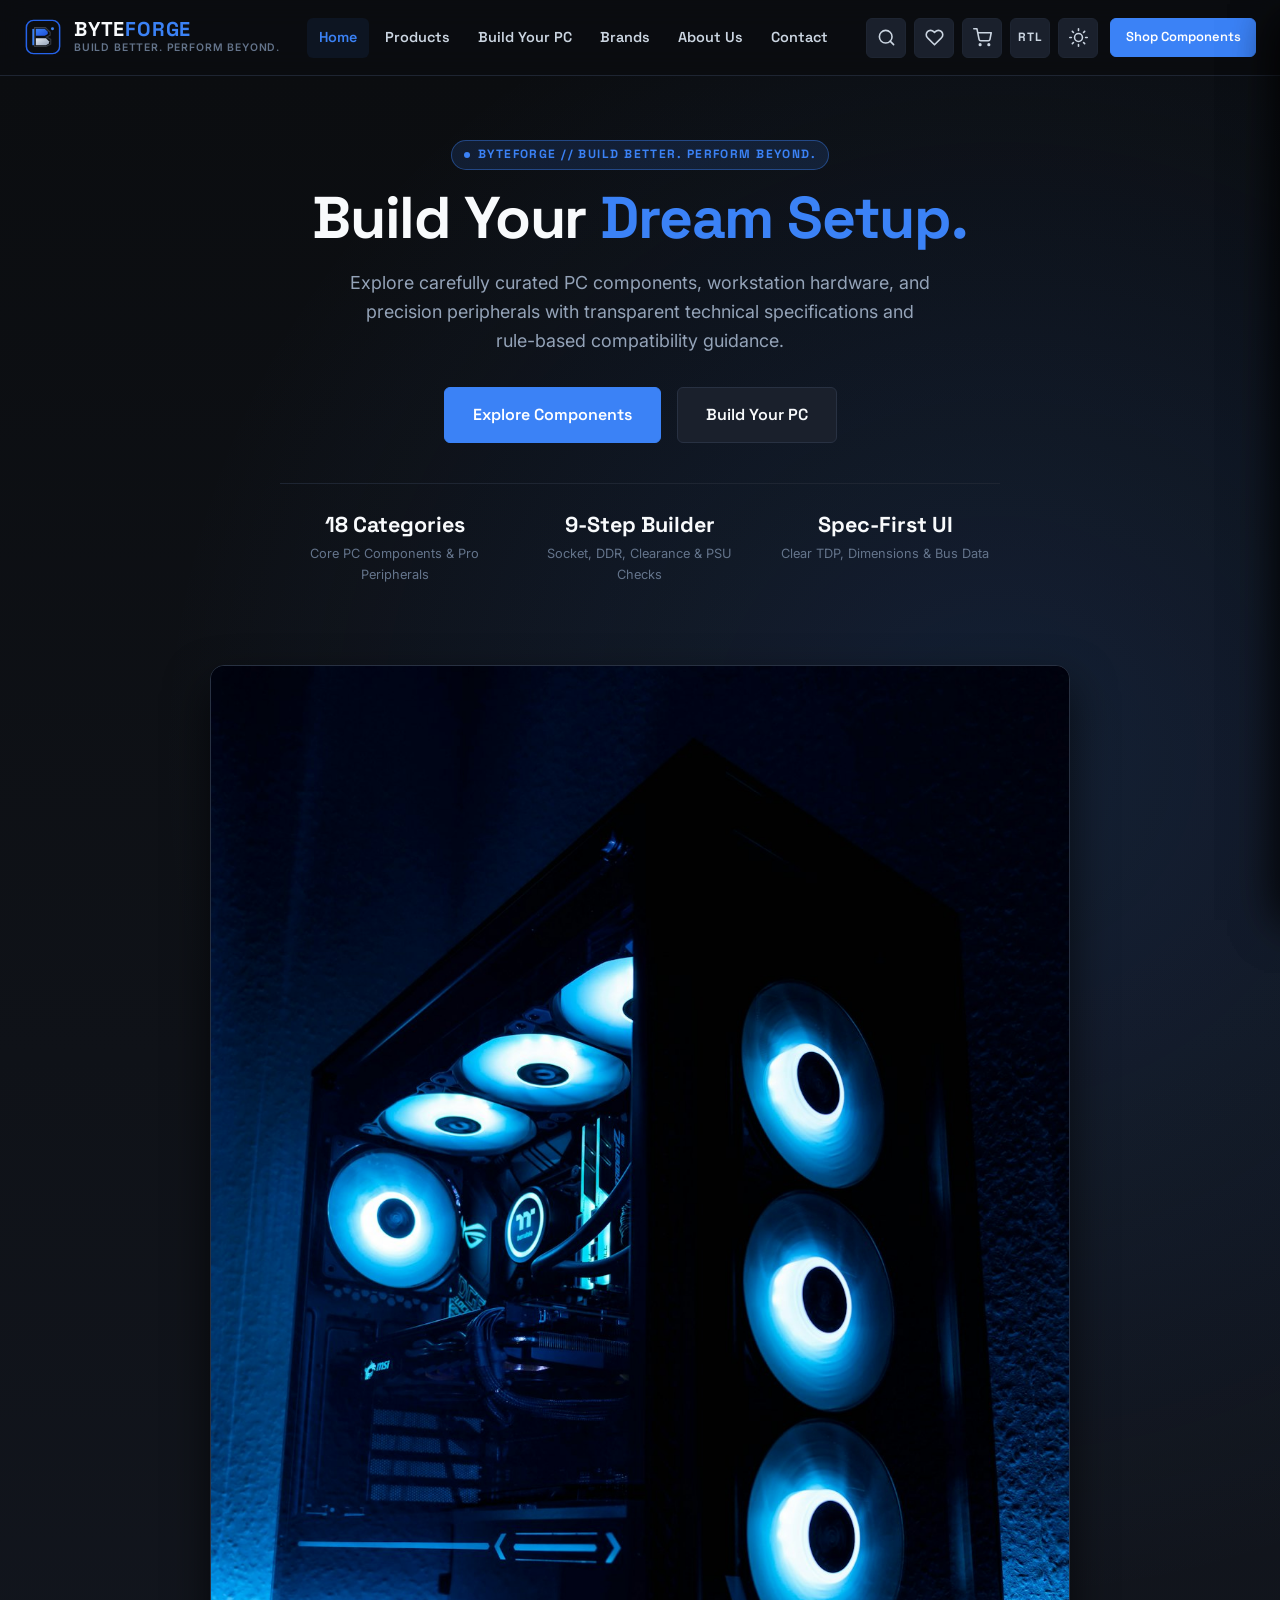
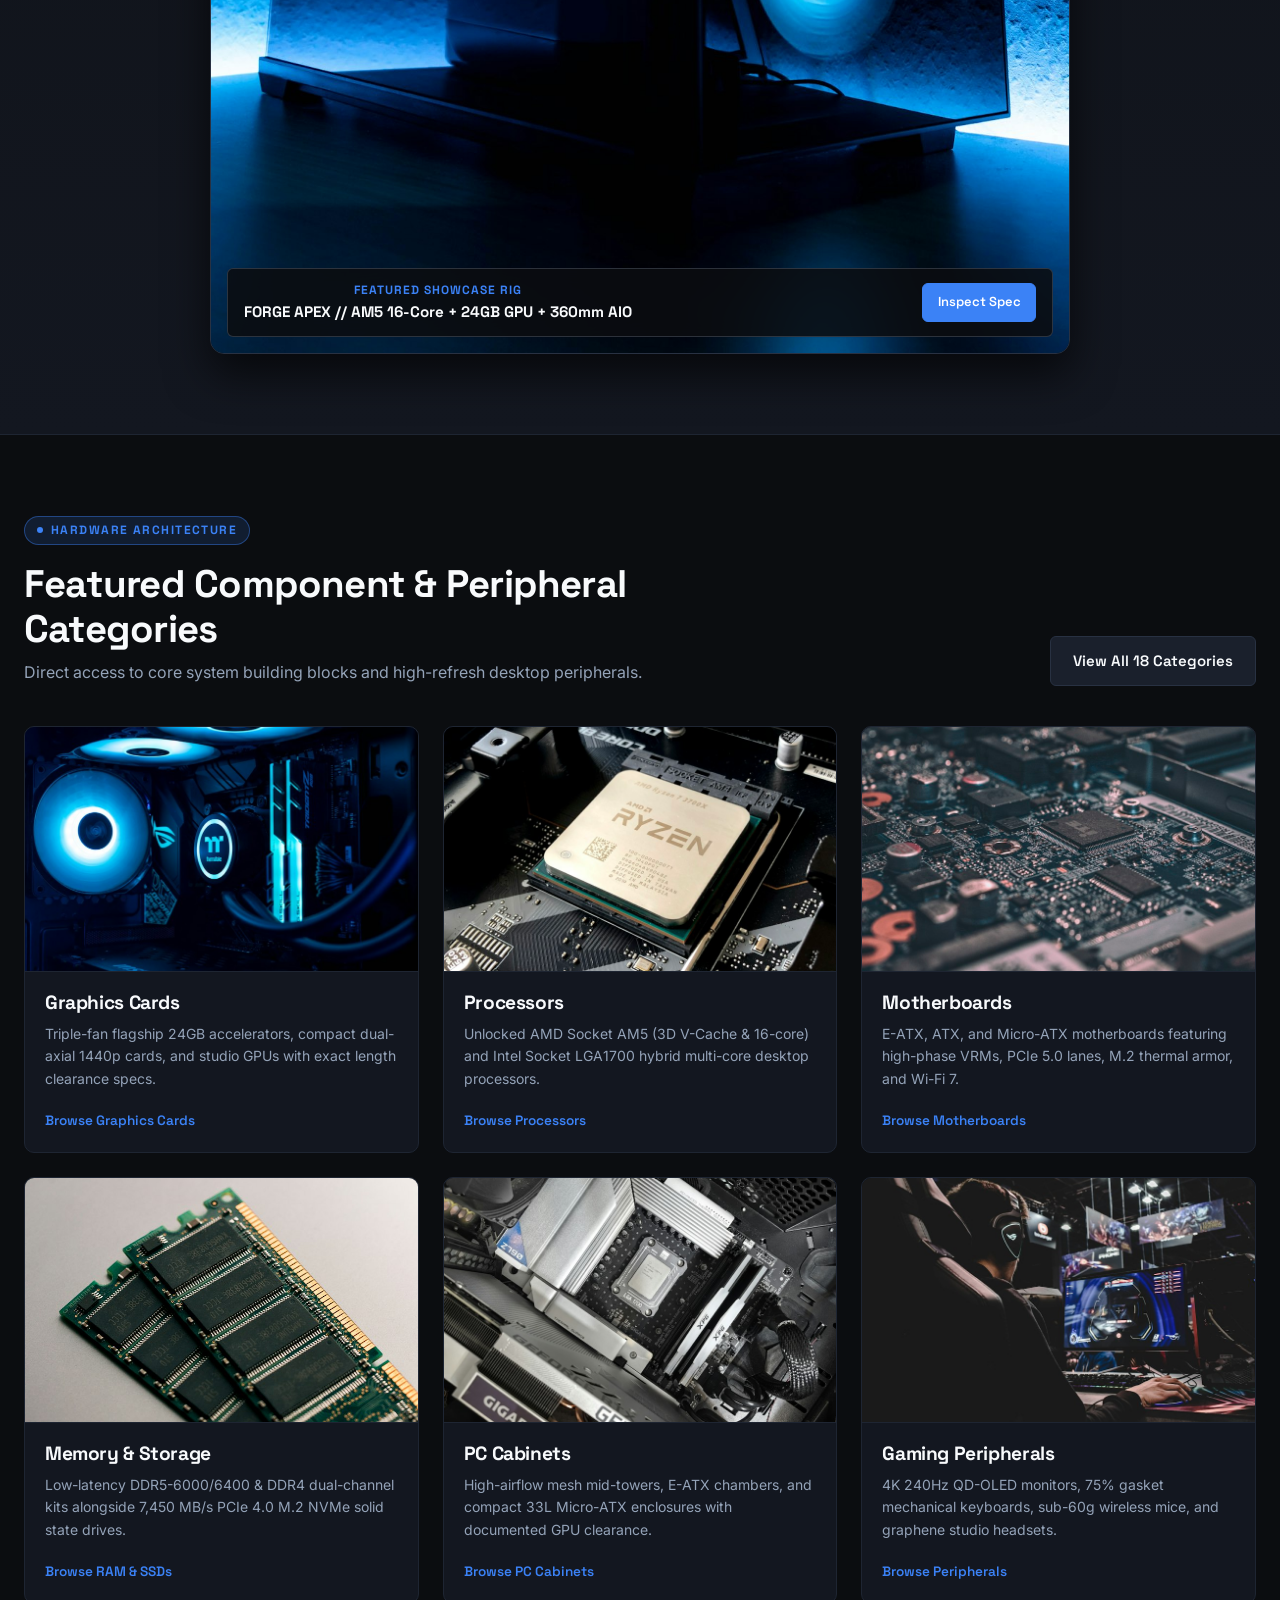
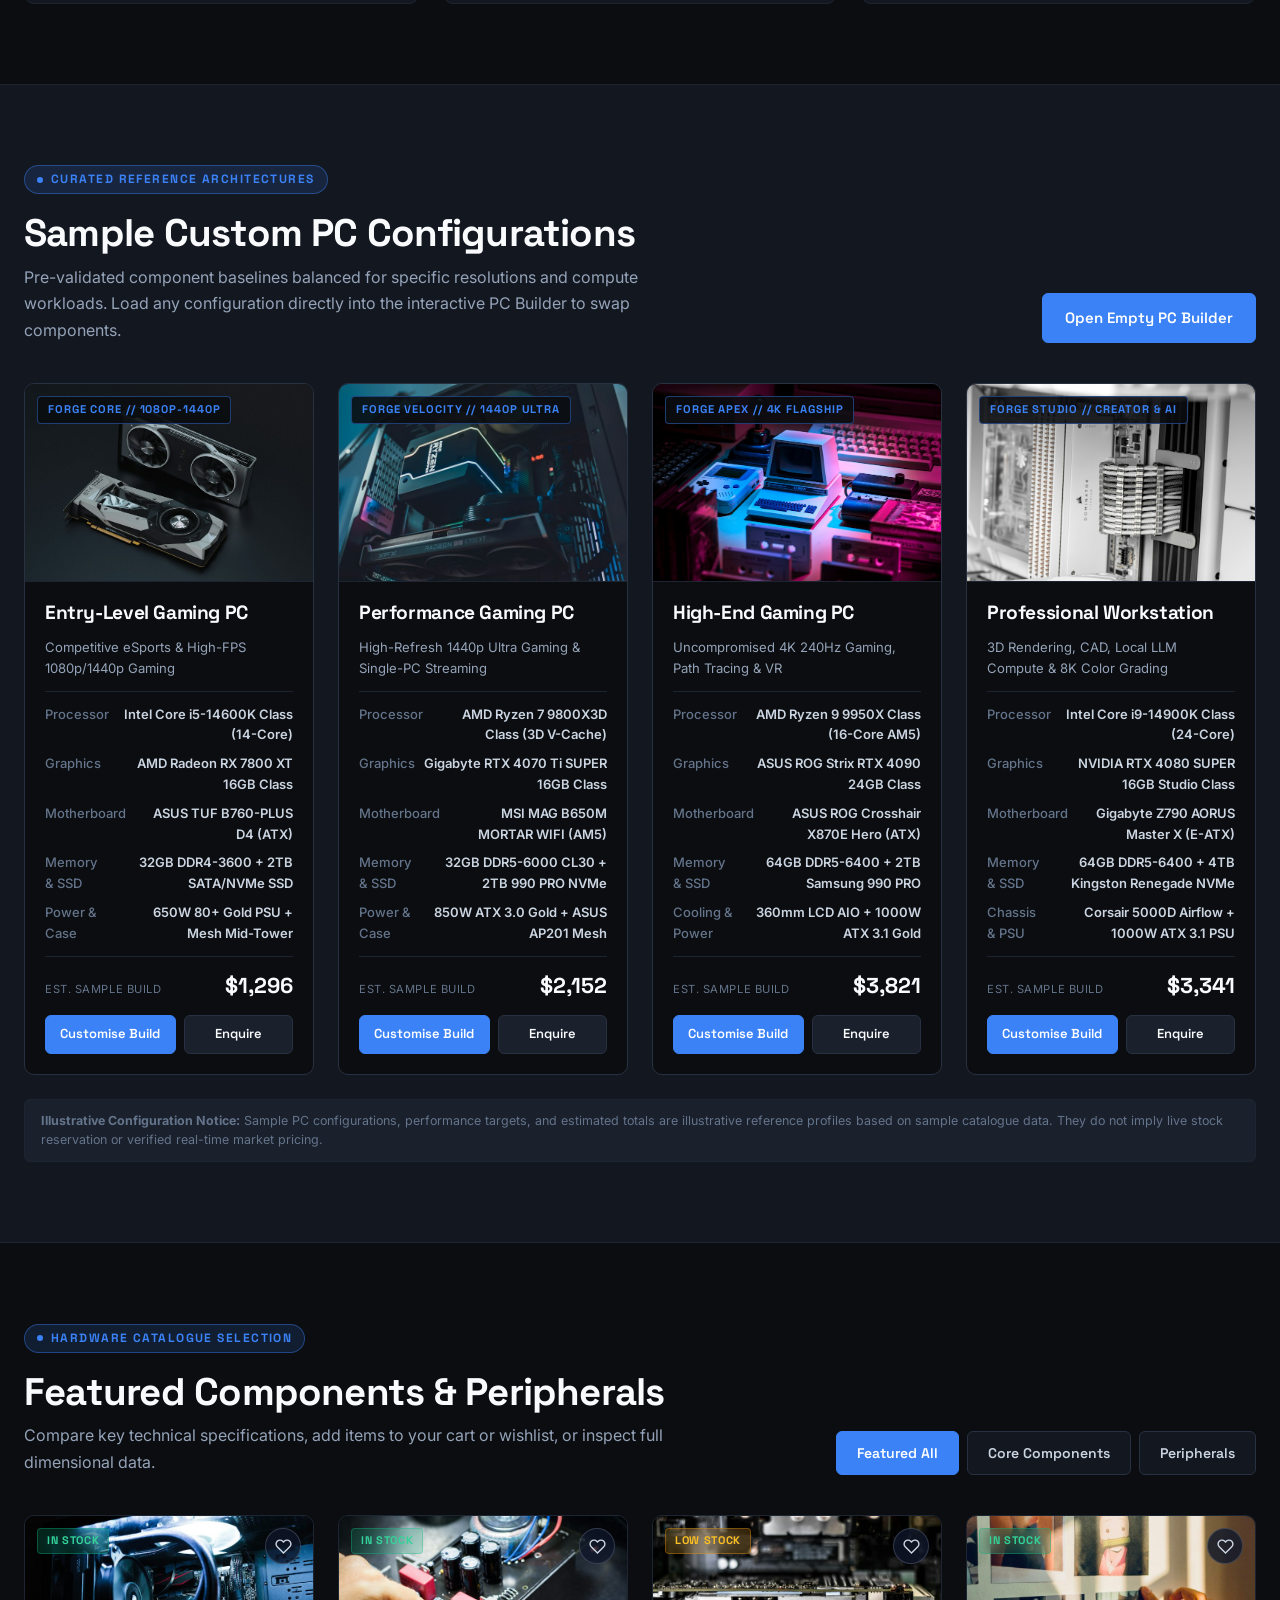
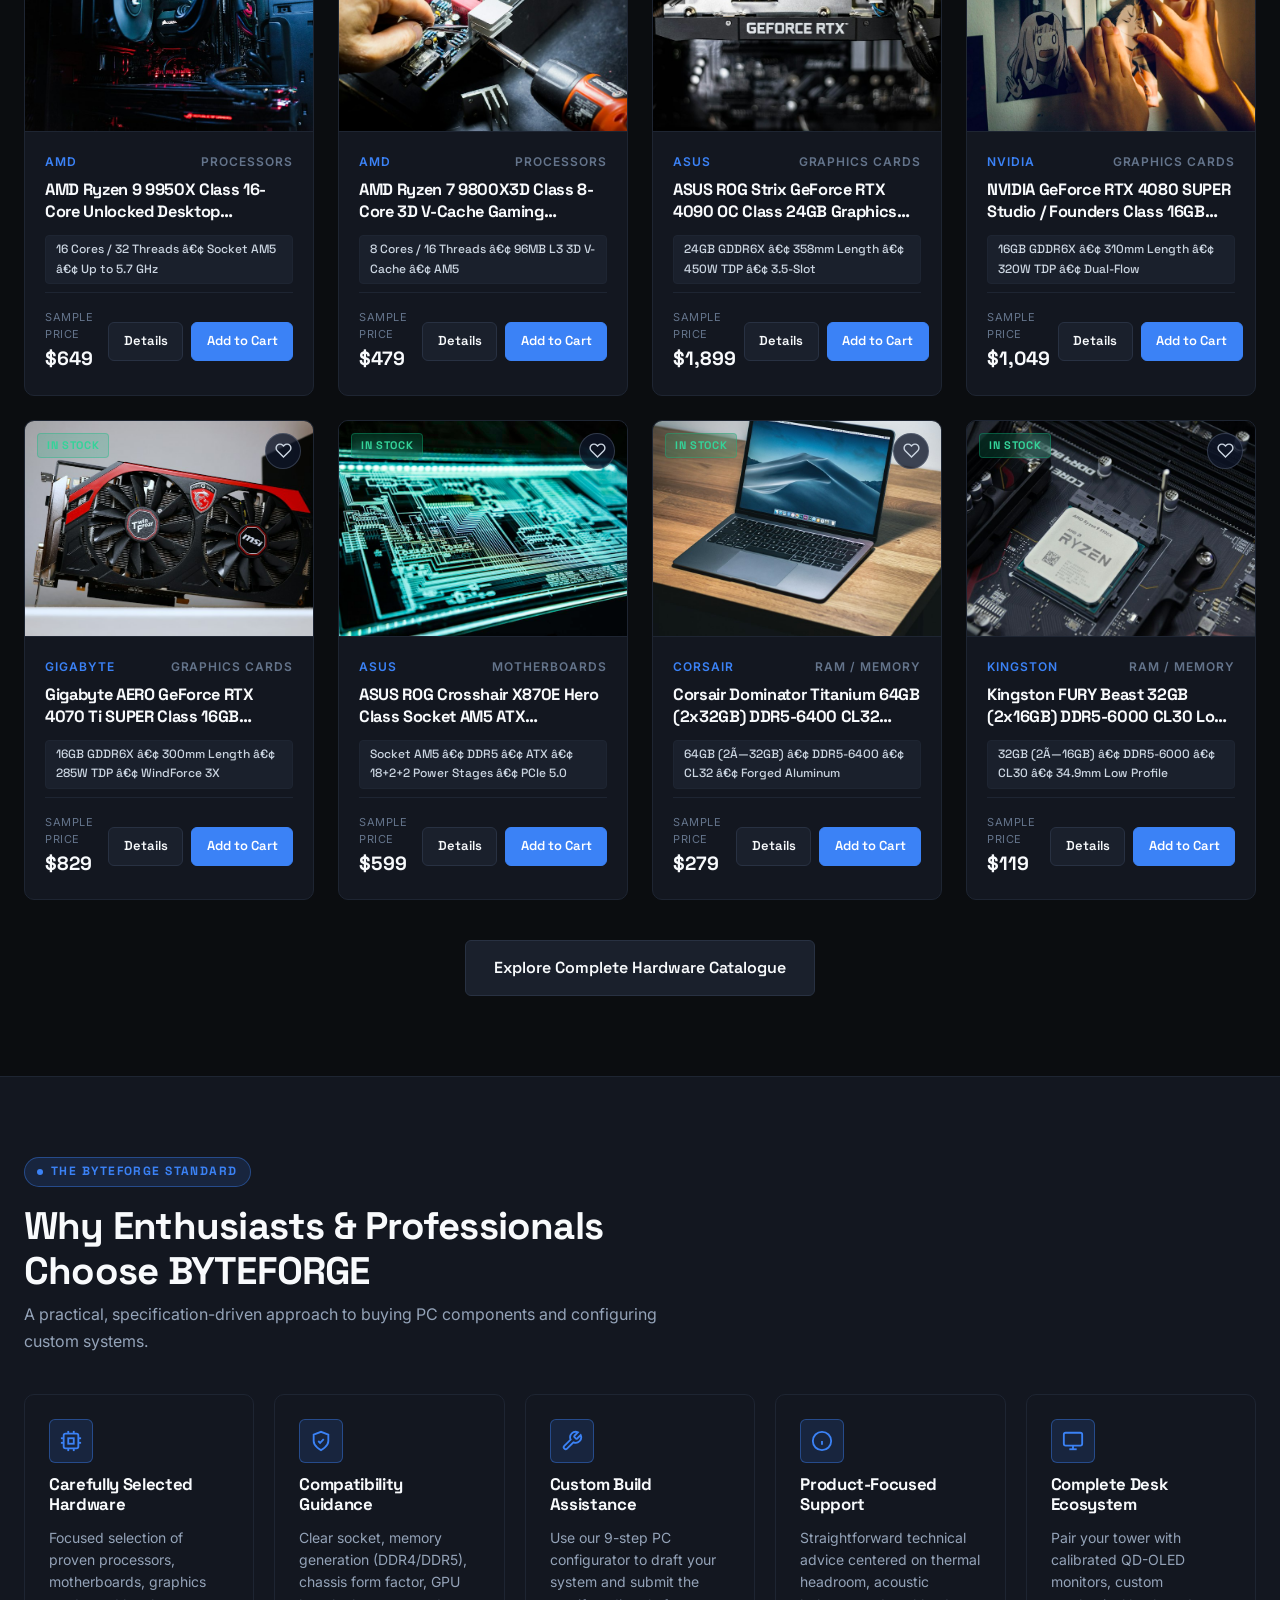
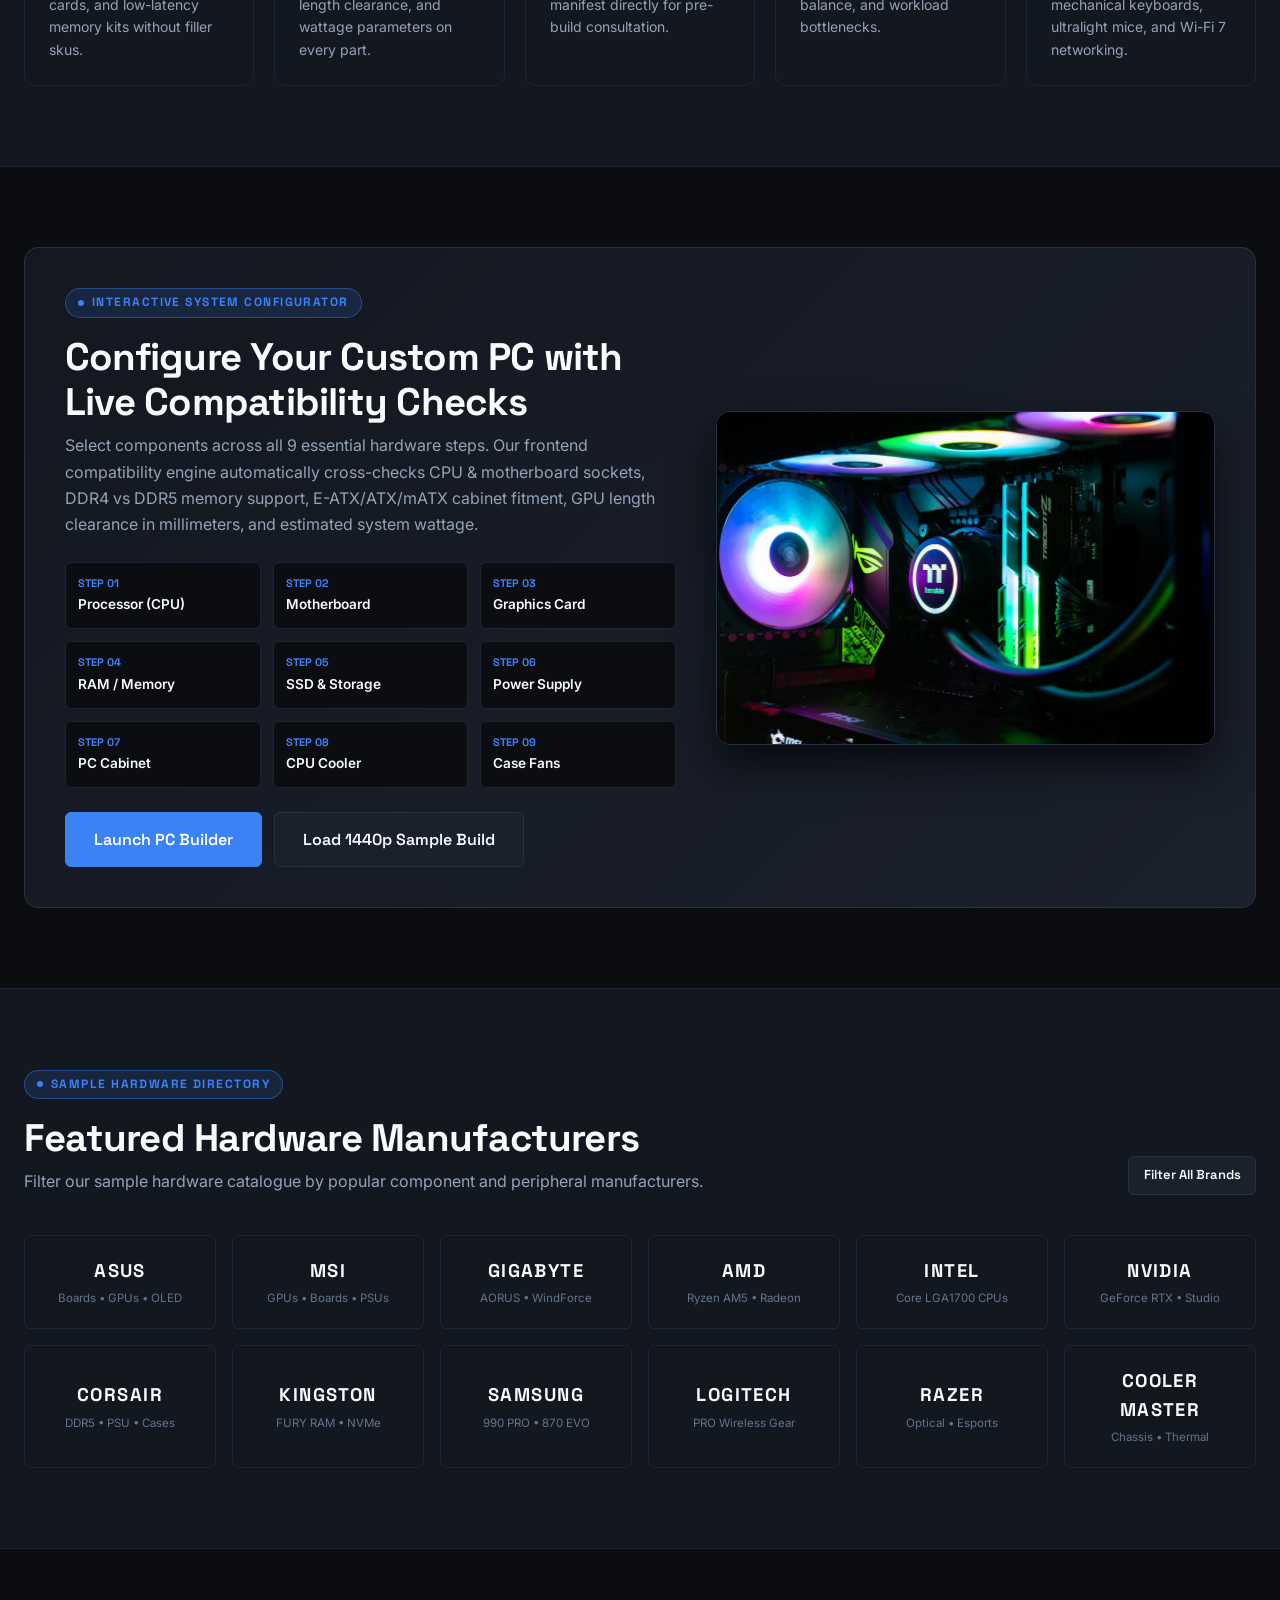
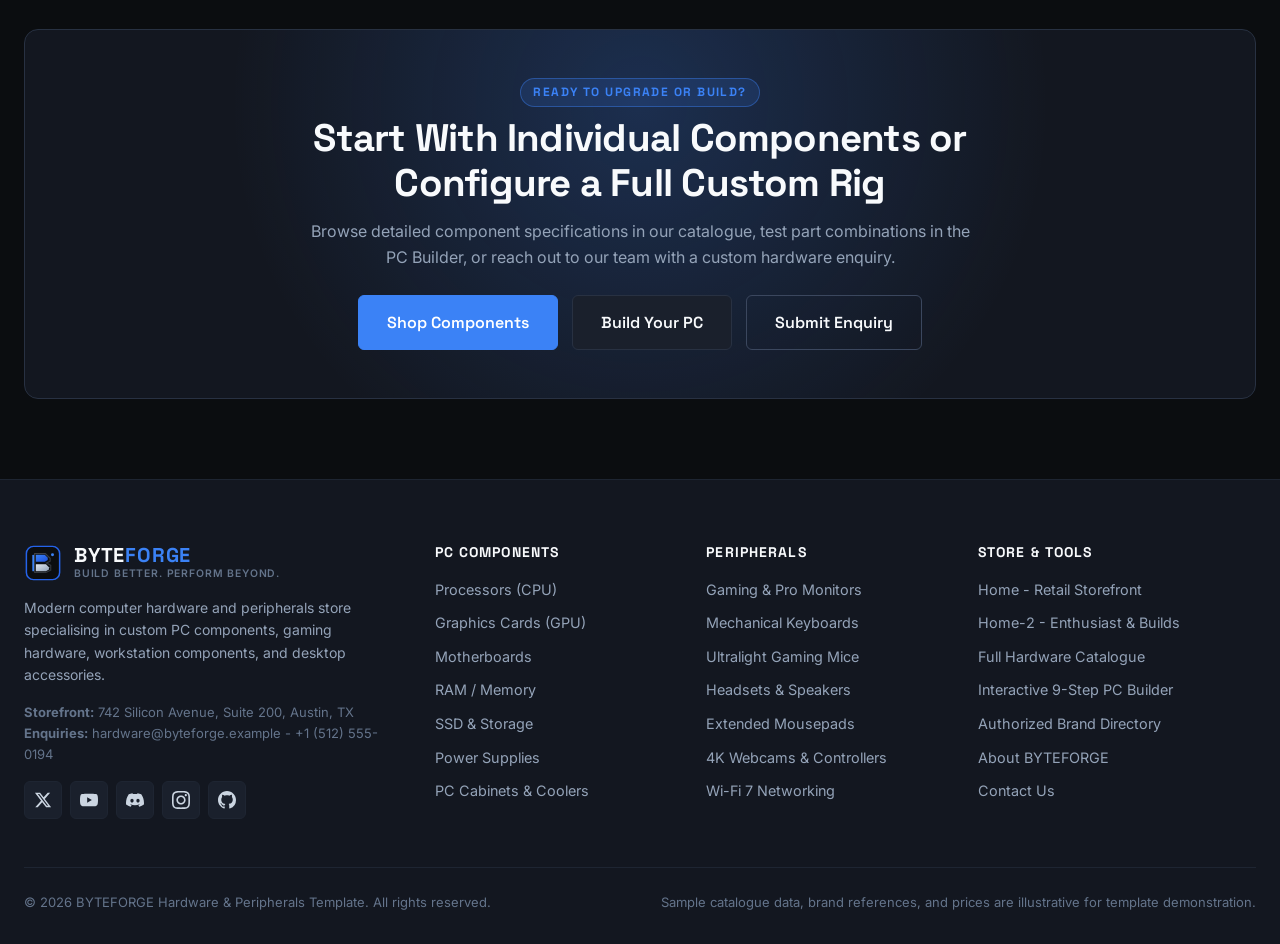
==== commit 5cd7e6af: "Your commit message" ====
--- a/index.html
+++ b/index.html
@@ -1,4 +1,4 @@
-<!DOCTYPE html>
+﻿<!DOCTYPE html>
 <html lang="en" data-theme="dark">
 <head>
   <meta charset="UTF-8">
@@ -105,7 +105,7 @@
 
           <!-- Brands Dropdown -->
           <li class="nav-item">
-            <a href="products.html#brands" class="nav-link" data-dropdown-toggle aria-expanded="false">
+            <a href="brands.html" class="nav-link" data-dropdown-toggle aria-expanded="false">
               Brands
             </a>
             <div class="dropdown-panel dropdown-brands">
@@ -126,7 +126,7 @@
               </div>
               <div class="dropdown-footer">
                 <span style="font-size:0.75rem;color:var(--text-dim);">Sample manufacturer directory - illustrative catalogue data</span>
-                <a href="products.html" style="font-size:0.8rem;font-weight:600;color:var(--accent-primary);">Filter Catalogue</a>
+                <a href="brands.html" style="font-size:0.8rem;font-weight:600;color:var(--accent-primary);">View All Brands</a>
               </div>
             </div>
           </li>
@@ -255,6 +255,7 @@
             <span>Brands</span>
           </button>
           <div class="mobile-submenu">
+            <a href="brands.html" class="mobile-submenu-link"><strong>All Brands Directory</strong></a>
             <a href="products.html?brand=ASUS" class="mobile-submenu-link">ASUS</a>
             <a href="products.html?brand=MSI" class="mobile-submenu-link">MSI</a>
             <a href="products.html?brand=Gigabyte" class="mobile-submenu-link">Gigabyte</a>
@@ -318,7 +319,7 @@
         </div>
 
         <div class="hero-visual-frame">
-          <img src="assets/images/heroes/hero-home1.svg" alt="BYTEFORGE Custom Liquid-Cooled Gaming PC and RTX Graphics Component Array" width="960" height="640">
+          <img src="assets/images/heroes/hero-home1.jpg" alt="BYTEFORGE Custom Liquid-Cooled Gaming PC and RTX Graphics Component Array" width="960" height="640">
           <div class="hero-floating-spec">
             <div>
               <div style="font-family:var(--font-heading);font-size:0.75rem;color:var(--accent-primary);font-weight:700;text-transform:uppercase;letter-spacing:0.08em;">Featured Showcase Rig</div>
@@ -345,7 +346,7 @@
         <div class="categories-grid">
           <a href="products.html?category=graphics-cards" class="category-card">
             <div class="category-card-media">
-              <img src="assets/images/categories/cat-gpu.svg" alt="Graphics Cards (GPU)" width="600" height="375" loading="lazy">
+              <img src="assets/images/categories/cat-gpu.jpg" alt="Graphics Cards (GPU)" width="600" height="375" loading="lazy">
             </div>
             <div class="category-card-body">
               <h3 class="category-card-title">Graphics Cards</h3>
@@ -356,7 +357,7 @@
 
           <a href="products.html?category=processors" class="category-card">
             <div class="category-card-media">
-              <img src="assets/images/categories/cat-cpu.svg" alt="Processors (CPU)" width="600" height="375" loading="lazy">
+              <img src="assets/images/categories/cat-cpu.jpg" alt="Processors (CPU)" width="600" height="375" loading="lazy">
             </div>
             <div class="category-card-body">
               <h3 class="category-card-title">Processors</h3>
@@ -367,7 +368,7 @@
 
           <a href="products.html?category=motherboards" class="category-card">
             <div class="category-card-media">
-              <img src="assets/images/categories/cat-motherboard.svg" alt="Motherboards" width="600" height="375" loading="lazy">
+              <img src="assets/images/categories/cat-motherboard.jpg" alt="Motherboards" width="600" height="375" loading="lazy">
             </div>
             <div class="category-card-body">
               <h3 class="category-card-title">Motherboards</h3>
@@ -378,7 +379,7 @@
 
           <a href="products.html?category=memory-storage" class="category-card">
             <div class="category-card-media">
-              <img src="assets/images/categories/cat-memory-storage.svg" alt="Memory &amp; Storage" width="600" height="375" loading="lazy">
+              <img src="assets/images/categories/cat-memory-storage.jpg" alt="Memory &amp; Storage" width="600" height="375" loading="lazy">
             </div>
             <div class="category-card-body">
               <h3 class="category-card-title">Memory &amp; Storage</h3>
@@ -389,7 +390,7 @@
 
           <a href="products.html?category=pc-cabinets" class="category-card">
             <div class="category-card-media">
-              <img src="assets/images/categories/cat-cabinets.svg" alt="PC Cabinets" width="600" height="375" loading="lazy">
+              <img src="assets/images/categories/cat-cabinets.jpg" alt="PC Cabinets" width="600" height="375" loading="lazy">
             </div>
             <div class="category-card-body">
               <h3 class="category-card-title">PC Cabinets</h3>
@@ -400,7 +401,7 @@
 
           <a href="products.html?group=peripherals" class="category-card">
             <div class="category-card-media">
-              <img src="assets/images/categories/cat-peripherals.svg" alt="Gaming Peripherals" width="600" height="375" loading="lazy">
+              <img src="assets/images/categories/cat-peripherals.jpg" alt="Gaming Peripherals" width="600" height="375" loading="lazy">
             </div>
             <div class="category-card-body">
               <h3 class="category-card-title">Gaming Peripherals</h3>
@@ -430,7 +431,7 @@
       <article class="build-card">
         <div class="build-card-media">
           <span class="build-usecase-badge">FORGE CORE // 1080P-1440P</span>
-          <img src="assets/images/builds/build-entry.svg" alt="Entry-Level Gaming PC" width="480" height="330" loading="lazy">
+          <img src="assets/images/builds/build-entry.jpg" alt="Entry-Level Gaming PC" width="480" height="330" loading="lazy">
         </div>
         <div class="build-card-body">
           <h3 class="build-card-title">Entry-Level Gaming PC</h3>
@@ -458,7 +459,7 @@
       <article class="build-card">
         <div class="build-card-media">
           <span class="build-usecase-badge">FORGE VELOCITY // 1440P ULTRA</span>
-          <img src="assets/images/builds/build-performance.svg" alt="Performance Gaming PC" width="480" height="330" loading="lazy">
+          <img src="assets/images/builds/build-performance.jpg" alt="Performance Gaming PC" width="480" height="330" loading="lazy">
         </div>
         <div class="build-card-body">
           <h3 class="build-card-title">Performance Gaming PC</h3>
@@ -486,7 +487,7 @@
       <article class="build-card">
         <div class="build-card-media">
           <span class="build-usecase-badge">FORGE APEX // 4K FLAGSHIP</span>
-          <img src="assets/images/builds/build-highend.svg" alt="High-End Gaming PC" width="480" height="330" loading="lazy">
+          <img src="assets/images/builds/build-highend.jpg" alt="High-End Gaming PC" width="480" height="330" loading="lazy">
         </div>
         <div class="build-card-body">
           <h3 class="build-card-title">High-End Gaming PC</h3>
@@ -514,7 +515,7 @@
       <article class="build-card">
         <div class="build-card-media">
           <span class="build-usecase-badge">FORGE STUDIO // CREATOR &amp; AI</span>
-          <img src="assets/images/builds/build-workstation.svg" alt="Professional Workstation" width="480" height="330" loading="lazy">
+          <img src="assets/images/builds/build-workstation.jpg" alt="Professional Workstation" width="480" height="330" loading="lazy">
         </div>
         <div class="build-card-body">
           <h3 class="build-card-title">Professional Workstation</h3>
@@ -572,7 +573,7 @@
             <svg viewBox="0 0 24 24"><path d="M20.84 4.61a5.5 5.5 0 0 0-7.78 0L12 5.67l-1.06-1.06a5.5 5.5 0 0 0-7.78 7.78l1.06 1.06L12 21.23l7.78-7.78 1.06-1.06a5.5 5.5 0 0 0 0-7.78z"></path></svg>
           </button>
           <a href="product-details.html?id=cpu-ryzen9-9950x" aria-label="View details for AMD Ryzen 9 9950X Class 16-Core Unlocked Desktop Processor">
-            <img src="assets/images/products/cpu-ryzen9-9950x.svg" alt="AMD Ryzen 9 9950X Class 16-Core Unlocked Desktop Processor" width="400" height="300" loading="lazy">
+            <img src="assets/images/products/cpu-ryzen9-9950x.jpg" alt="AMD Ryzen 9 9950X Class 16-Core Unlocked Desktop Processor" width="400" height="300" loading="lazy">
           </a>
         </div>
         <div class="product-card-body">
@@ -605,7 +606,7 @@
             <svg viewBox="0 0 24 24"><path d="M20.84 4.61a5.5 5.5 0 0 0-7.78 0L12 5.67l-1.06-1.06a5.5 5.5 0 0 0-7.78 7.78l1.06 1.06L12 21.23l7.78-7.78 1.06-1.06a5.5 5.5 0 0 0 0-7.78z"></path></svg>
           </button>
           <a href="product-details.html?id=cpu-ryzen7-9800x3d" aria-label="View details for AMD Ryzen 7 9800X3D Class 8-Core 3D V-Cache Gaming Processor">
-            <img src="assets/images/products/cpu-ryzen7-9800x3d.svg" alt="AMD Ryzen 7 9800X3D Class 8-Core 3D V-Cache Gaming Processor" width="400" height="300" loading="lazy">
+            <img src="assets/images/products/cpu-ryzen7-9800x3d.jpg" alt="AMD Ryzen 7 9800X3D Class 8-Core 3D V-Cache Gaming Processor" width="400" height="300" loading="lazy">
           </a>
         </div>
         <div class="product-card-body">
@@ -638,7 +639,7 @@
             <svg viewBox="0 0 24 24"><path d="M20.84 4.61a5.5 5.5 0 0 0-7.78 0L12 5.67l-1.06-1.06a5.5 5.5 0 0 0-7.78 7.78l1.06 1.06L12 21.23l7.78-7.78 1.06-1.06a5.5 5.5 0 0 0 0-7.78z"></path></svg>
           </button>
           <a href="product-details.html?id=gpu-asus-4090" aria-label="View details for ASUS ROG Strix GeForce RTX 4090 OC Class 24GB Graphics Card">
-            <img src="assets/images/products/gpu-asus-4090.svg" alt="ASUS ROG Strix GeForce RTX 4090 OC Class 24GB Graphics Card" width="400" height="300" loading="lazy">
+            <img src="assets/images/products/gpu-asus-4090.jpg" alt="ASUS ROG Strix GeForce RTX 4090 OC Class 24GB Graphics Card" width="400" height="300" loading="lazy">
           </a>
         </div>
         <div class="product-card-body">
@@ -671,7 +672,7 @@
             <svg viewBox="0 0 24 24"><path d="M20.84 4.61a5.5 5.5 0 0 0-7.78 0L12 5.67l-1.06-1.06a5.5 5.5 0 0 0-7.78 7.78l1.06 1.06L12 21.23l7.78-7.78 1.06-1.06a5.5 5.5 0 0 0 0-7.78z"></path></svg>
           </button>
           <a href="product-details.html?id=gpu-nvidia-4080s" aria-label="View details for NVIDIA GeForce RTX 4080 SUPER Studio / Founders Class 16GB GPU">
-            <img src="assets/images/products/gpu-msi-4080s.svg" alt="NVIDIA GeForce RTX 4080 SUPER Studio / Founders Class 16GB GPU" width="400" height="300" loading="lazy">
+            <img src="assets/images/products/gpu-msi-4080s.jpg" alt="NVIDIA GeForce RTX 4080 SUPER Studio / Founders Class 16GB GPU" width="400" height="300" loading="lazy">
           </a>
         </div>
         <div class="product-card-body">
@@ -704,7 +705,7 @@
             <svg viewBox="0 0 24 24"><path d="M20.84 4.61a5.5 5.5 0 0 0-7.78 0L12 5.67l-1.06-1.06a5.5 5.5 0 0 0-7.78 7.78l1.06 1.06L12 21.23l7.78-7.78 1.06-1.06a5.5 5.5 0 0 0 0-7.78z"></path></svg>
           </button>
           <a href="product-details.html?id=mobo-asus-x870e" aria-label="View details for ASUS ROG Crosshair X870E Hero Class Socket AM5 ATX Motherboard">
-            <img src="assets/images/products/mobo-asus-x870e.svg" alt="ASUS ROG Crosshair X870E Hero Class Socket AM5 ATX Motherboard" width="400" height="300" loading="lazy">
+            <img src="assets/images/products/mobo-asus-x870e.jpg" alt="ASUS ROG Crosshair X870E Hero Class Socket AM5 ATX Motherboard" width="400" height="300" loading="lazy">
           </a>
         </div>
         <div class="product-card-body">
@@ -737,7 +738,7 @@
             <svg viewBox="0 0 24 24"><path d="M20.84 4.61a5.5 5.5 0 0 0-7.78 0L12 5.67l-1.06-1.06a5.5 5.5 0 0 0-7.78 7.78l1.06 1.06L12 21.23l7.78-7.78 1.06-1.06a5.5 5.5 0 0 0 0-7.78z"></path></svg>
           </button>
           <a href="product-details.html?id=ram-corsair-64gb-ddr5" aria-label="View details for Corsair Dominator Titanium 64GB (2x32GB) DDR5-6400 CL32 Memory Kit">
-            <img src="assets/images/products/ram-corsair-64gb-ddr5.svg" alt="Corsair Dominator Titanium 64GB (2x32GB) DDR5-6400 CL32 Memory Kit" width="400" height="300" loading="lazy">
+            <img src="assets/images/products/ram-corsair-64gb-ddr5.jpg" alt="Corsair Dominator Titanium 64GB (2x32GB) DDR5-6400 CL32 Memory Kit" width="400" height="300" loading="lazy">
           </a>
         </div>
         <div class="product-card-body">
@@ -770,7 +771,7 @@
             <svg viewBox="0 0 24 24"><path d="M20.84 4.61a5.5 5.5 0 0 0-7.78 0L12 5.67l-1.06-1.06a5.5 5.5 0 0 0-7.78 7.78l1.06 1.06L12 21.23l7.78-7.78 1.06-1.06a5.5 5.5 0 0 0 0-7.78z"></path></svg>
           </button>
           <a href="product-details.html?id=ssd-samsung-990pro-2tb" aria-label="View details for Samsung 990 PRO 2TB PCIe 4.0 x4 NVMe M.2 Internal SSD">
-            <img src="assets/images/products/ssd-samsung-990pro-2tb.svg" alt="Samsung 990 PRO 2TB PCIe 4.0 x4 NVMe M.2 Internal SSD" width="400" height="300" loading="lazy">
+            <img src="assets/images/products/ssd-samsung-990pro-2tb.jpg" alt="Samsung 990 PRO 2TB PCIe 4.0 x4 NVMe M.2 Internal SSD" width="400" height="300" loading="lazy">
           </a>
         </div>
         <div class="product-card-body">
@@ -803,7 +804,7 @@
             <svg viewBox="0 0 24 24"><path d="M20.84 4.61a5.5 5.5 0 0 0-7.78 0L12 5.67l-1.06-1.06a5.5 5.5 0 0 0-7.78 7.78l1.06 1.06L12 21.23l7.78-7.78 1.06-1.06a5.5 5.5 0 0 0 0-7.78z"></path></svg>
           </button>
           <a href="product-details.html?id=monitor-asus-pg32ucdm" aria-label="View details for ASUS ROG Swift PG32UCDM 32-Inch 4K UHD 240Hz QD-OLED Monitor">
-            <img src="assets/images/products/monitor-asus-pg32ucdm.svg" alt="ASUS ROG Swift PG32UCDM 32-Inch 4K UHD 240Hz QD-OLED Monitor" width="400" height="300" loading="lazy">
+            <img src="assets/images/products/monitor-asus-pg32ucdm.jpg" alt="ASUS ROG Swift PG32UCDM 32-Inch 4K UHD 240Hz QD-OLED Monitor" width="400" height="300" loading="lazy">
           </a>
         </div>
         <div class="product-card-body">
@@ -918,7 +919,7 @@
           </div>
 
           <div class="hero-visual-frame">
-            <img src="assets/images/builds/builder-preview.svg" alt="BYTEFORGE Interactive 9-Step PC Builder Preview" width="800" height="600" loading="lazy">
+            <img src="assets/images/builds/builder-preview.jpg" alt="BYTEFORGE Interactive 9-Step PC Builder Preview" width="800" height="600" loading="lazy">
           </div>
         </div>
       </div>
@@ -1046,6 +1047,7 @@
             <li><a href="home-2.html">Home-2 - Enthusiast &amp; Builds</a></li>
             <li><a href="products.html">Full Hardware Catalogue</a></li>
             <li><a href="build-your-pc.html">Interactive 9-Step PC Builder</a></li>
+            <li><a href="brands.html">Authorized Brand Directory</a></li>
             <li><a href="about.html">About BYTEFORGE</a></li>
             <li><a href="contact.html">Contact Us</a></li>
           </ul>
@@ -1064,3 +1066,6 @@
 </body>
 </html>
 
+
+
+
--- a/css/main.css
+++ b/css/main.css
@@ -767,6 +767,24 @@
   background-color: var(--bg-hover);
 }
 
+.mobile-nav-row.active,
+.mobile-nav-item.active > .mobile-nav-row {
+  color: var(--accent-primary);
+  font-weight: 700;
+  background-color: var(--accent-soft);
+  border-radius: var(--radius-sm);
+  padding-left: 10px;
+  padding-right: 10px;
+}
+
+.mobile-submenu-link.active {
+  color: var(--accent-primary);
+  font-weight: 700;
+  background-color: var(--accent-soft);
+  border-left: 3px solid var(--accent-primary);
+  padding-left: 12px;
+}
+
 .mobile-nav-footer {
   padding: var(--space-4) var(--space-5);
   border-top: 1px solid var(--border-subtle);
@@ -1515,4 +1533,85 @@
   text-align: center !important;
 }
 
-
+/* ==========================================================================
+   BACK TO TOP FLOATING BUTTON
+   ========================================================================== */
+.back-to-top {
+  position: fixed;
+  bottom: 28px;
+  right: 28px;
+  width: 46px;
+  height: 46px;
+  border-radius: 50%;
+  background: var(--accent-primary);
+  color: #ffffff;
+  border: 1px solid rgba(255, 255, 255, 0.25);
+  box-shadow: 0 6px 18px rgba(0, 0, 0, 0.25), 0 0 16px rgba(59, 130, 246, 0.35);
+  display: flex;
+  align-items: center;
+  justify-content: center;
+  cursor: pointer;
+  z-index: 995;
+  opacity: 0;
+  visibility: hidden;
+  transform: translateY(12px) scale(0.92);
+  transition: opacity 0.25s ease, transform 0.25s ease, visibility 0.25s ease, background-color 0.2s ease, box-shadow 0.2s ease;
+}
+
+.back-to-top.visible {
+  opacity: 1;
+  visibility: visible;
+  transform: translateY(0) scale(1);
+}
+
+.back-to-top:hover {
+  background: var(--accent-hover);
+  transform: translateY(-3px) scale(1.06);
+  box-shadow: 0 10px 24px rgba(0, 0, 0, 0.35), 0 0 22px rgba(59, 130, 246, 0.55);
+}
+
+.back-to-top:active {
+  transform: translateY(0) scale(0.96);
+}
+
+.back-to-top svg {
+  width: 22px;
+  height: 22px;
+  stroke: currentColor;
+  stroke-width: 2.5;
+  stroke-linecap: round;
+  stroke-linejoin: round;
+  fill: none;
+  transition: transform 0.2s ease;
+}
+
+.back-to-top:hover svg {
+  transform: translateY(-2px);
+}
+
+@media (max-width: 768px) {
+  .back-to-top {
+    bottom: 20px;
+    right: 20px;
+    width: 42px;
+    height: 42px;
+  }
+  .back-to-top svg {
+    width: 18px;
+    height: 18px;
+  }
+}
+
+[dir="rtl"] .back-to-top {
+  right: auto;
+  left: 28px;
+}
+
+@media (max-width: 768px) {
+  [dir="rtl"] .back-to-top {
+    left: 20px;
+    right: auto;
+  }
+}
+
+
--- a/css/pages.css
+++ b/css/pages.css
@@ -1647,6 +1647,16 @@
 
 .page-hero-compact {
   text-align: center;
+  min-height: 250px;
+  display: flex !important;
+  align-items: center !important;
+  justify-content: center !important;
+  padding: var(--space-10) 0;
+  box-sizing: border-box;
+}
+
+.page-hero-compact .container {
+  width: 100%;
 }
 
 .page-hero-compact .container > div {
@@ -1654,6 +1664,7 @@
   align-items: center !important;
   justify-content: center !important;
   text-align: center !important;
+  width: 100%;
 }
 
 .page-hero-compact .section-subtitle {
@@ -1665,6 +1676,30 @@
 
 .page-hero-compact div[style*="display:flex"] {
   justify-content: center !important;
+}
+
+/* ==========================================================================
+   CENTERED EYEBROW HEADINGS (Pre-Assembly Guide & Lab Standards)
+   ========================================================================== */
+.section-header-center,
+.section-header.text-center,
+.section-header[style*="text-align:center"],
+.section-header[style*="text-align: center"] {
+  display: flex !important;
+  flex-direction: column !important;
+  align-items: center !important;
+  justify-content: center !important;
+  text-align: center !important;
+}
+
+.section-header-center .eyebrow,
+.section-header.text-center .eyebrow,
+.section-header[style*="text-align:center"] .eyebrow,
+.section-header[style*="text-align: center"] .eyebrow {
+  display: inline-flex !important;
+  align-self: center !important;
+  margin: 0 auto var(--space-2) !important;
+  text-align: center !important;
 }
 
 .about-hero-section,
@@ -1796,4 +1831,80 @@
   display: block;
 }
 
-
+/* ==========================================================================
+   CONTACT PAGE MOBILE RESPONSIVENESS FIXES (ZERO CROPPING)
+   ========================================================================== */
+@media (max-width: 960px) {
+  .contact-split-section {
+    grid-template-columns: 1fr !important;
+    gap: var(--space-8) !important;
+    width: 100% !important;
+  }
+}
+
+@media (max-width: 768px) {
+  .contact-split-section {
+    grid-template-columns: 1fr !important;
+    gap: var(--space-6) !important;
+    width: 100% !important;
+  }
+
+  .contact-split-section > * {
+    min-width: 0 !important;
+    max-width: 100% !important;
+    width: 100% !important;
+    box-sizing: border-box !important;
+  }
+
+  .enquiry-form-card {
+    padding: var(--space-6) var(--space-5) !important;
+    max-width: 100% !important;
+    box-sizing: border-box !important;
+  }
+
+  .form-grid-2 {
+    grid-template-columns: 1fr !important;
+    gap: var(--space-4) !important;
+  }
+
+  .map-showcase-card,
+  .contact-info-card {
+    max-width: 100% !important;
+    box-sizing: border-box !important;
+    width: 100% !important;
+  }
+
+  .contact-map-frame {
+    width: 100% !important;
+    max-width: 100% !important;
+    margin: 0 !important;
+  }
+
+  .contact-map-frame iframe {
+    width: 100% !important;
+    max-width: 100% !important;
+    height: 300px !important;
+  }
+
+  .contact-info-card .footer-socials {
+    display: flex !important;
+    flex-wrap: wrap !important;
+    gap: 8px !important;
+  }
+}
+
+@media (max-width: 480px) {
+  .enquiry-form-card {
+    padding: 20px 14px !important;
+  }
+
+  .contact-info-card {
+    padding: 18px 14px !important;
+  }
+
+  .contact-map-frame iframe {
+    height: 240px !important;
+  }
+}
+
+
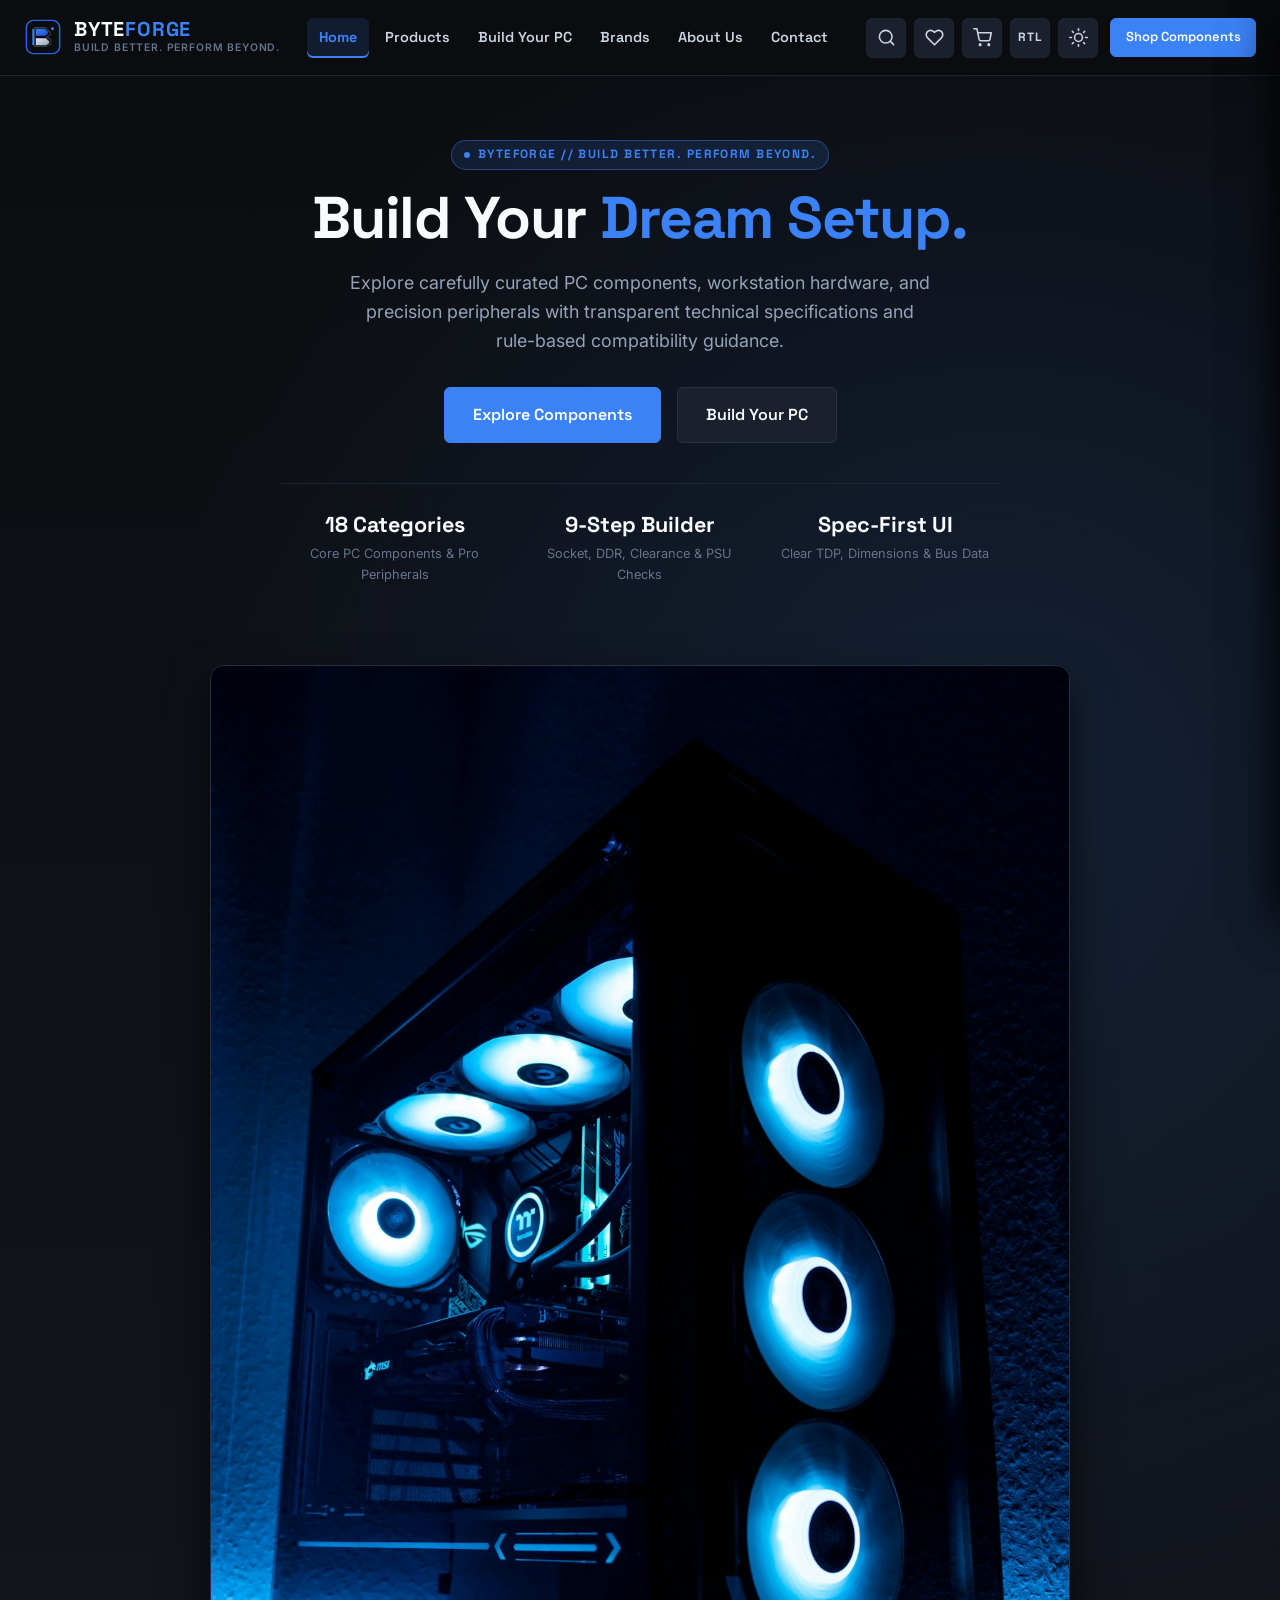
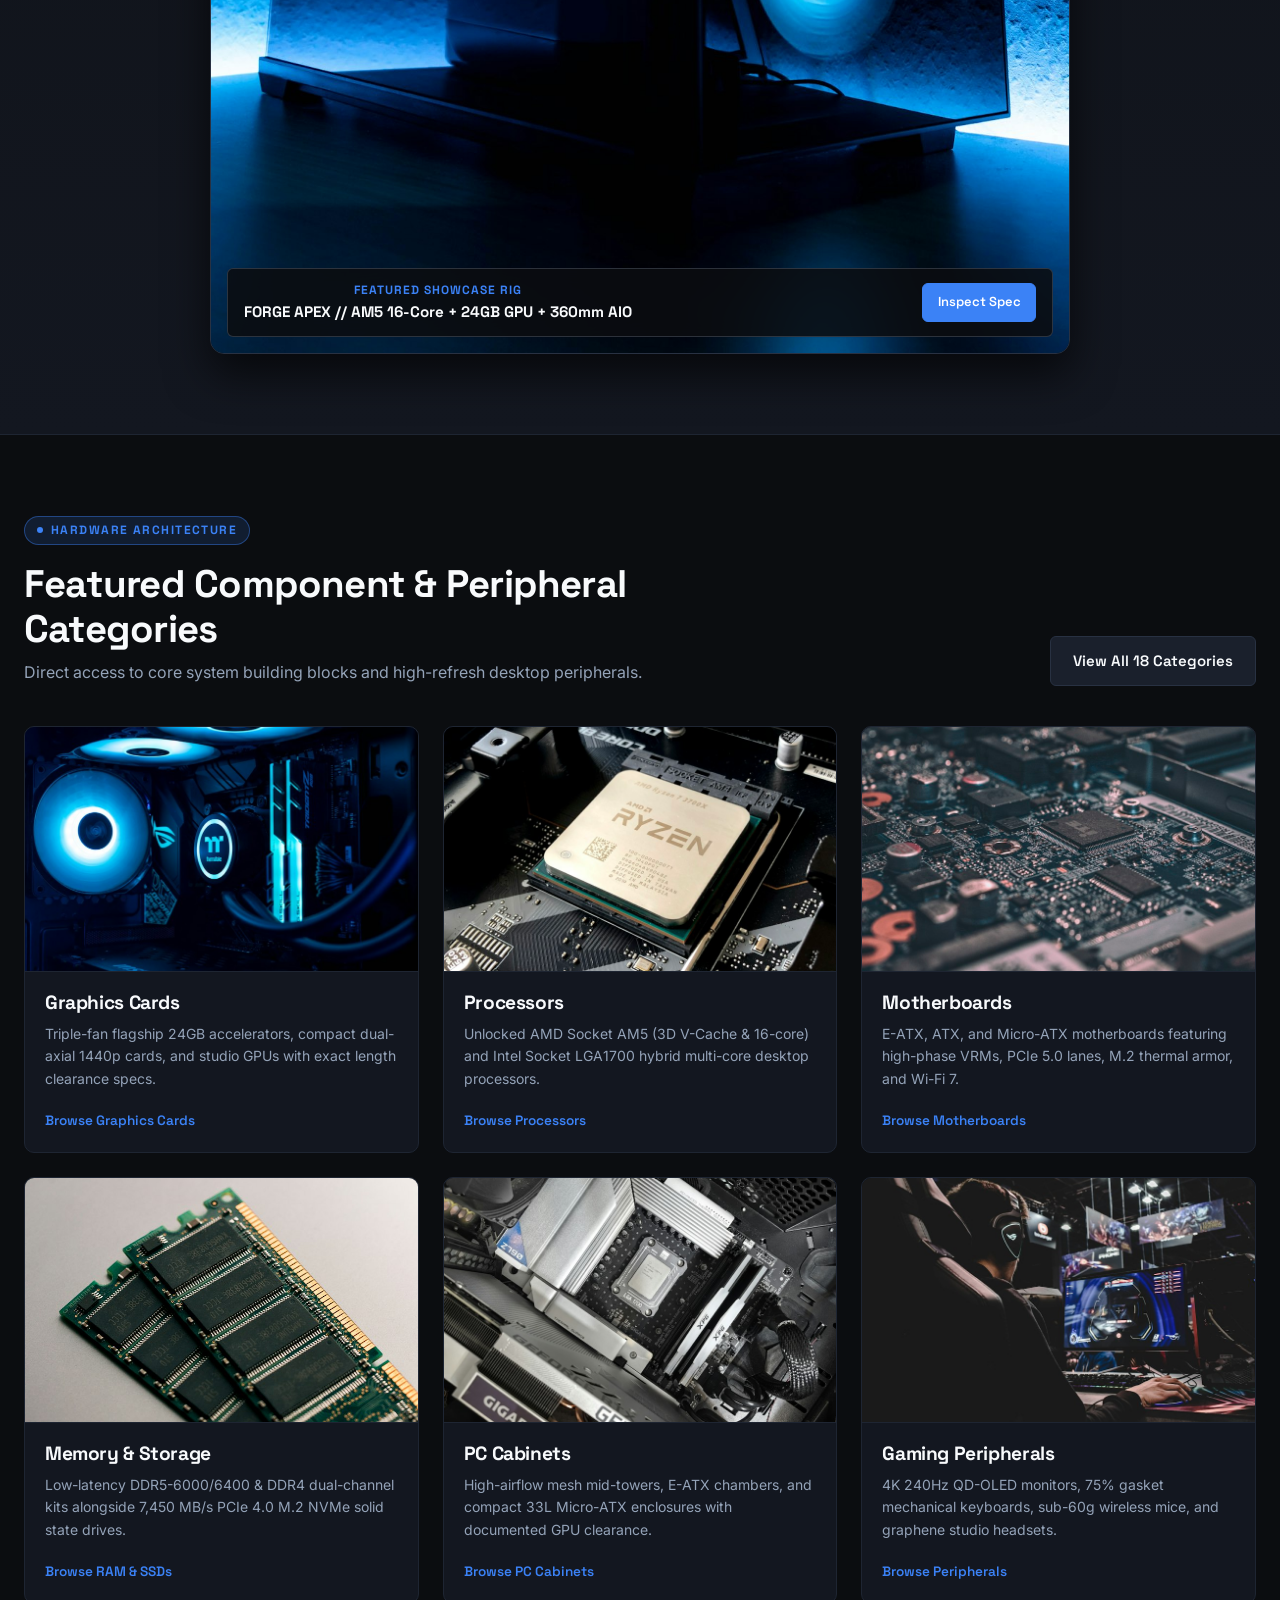
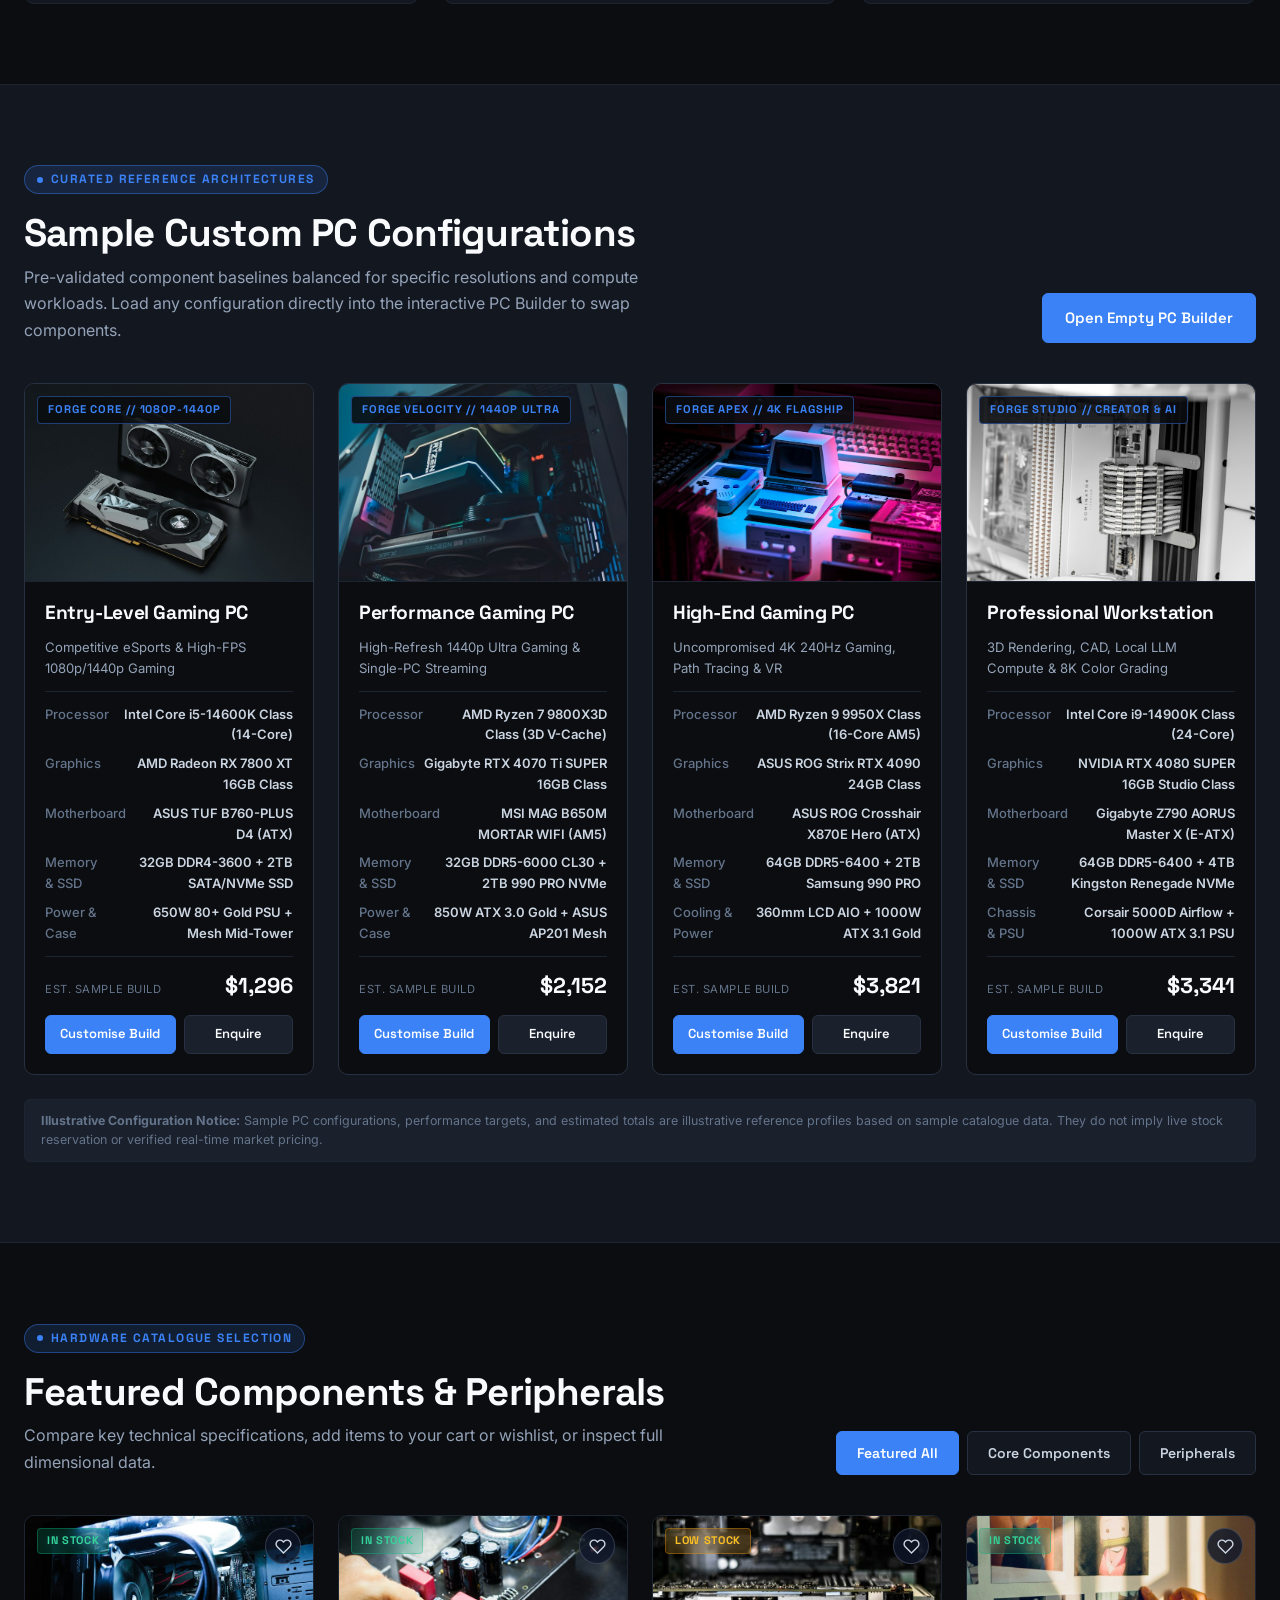
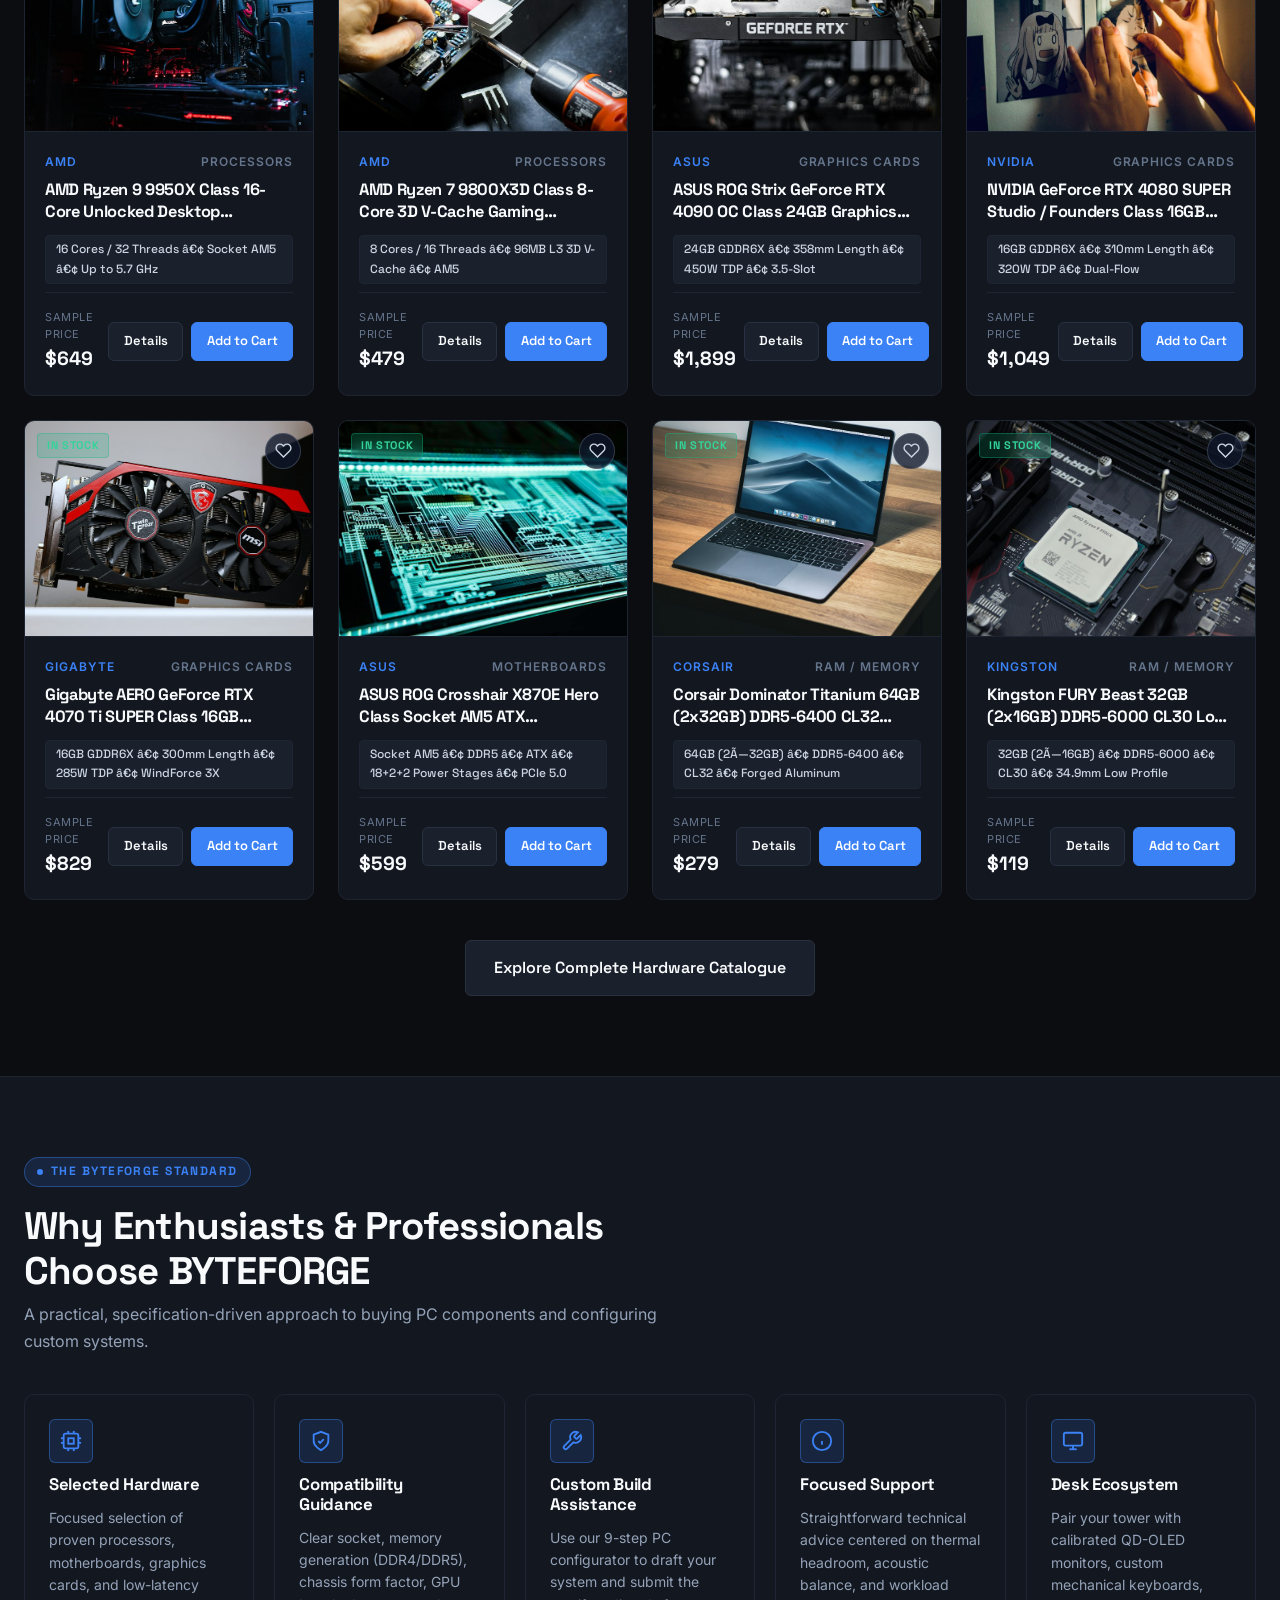
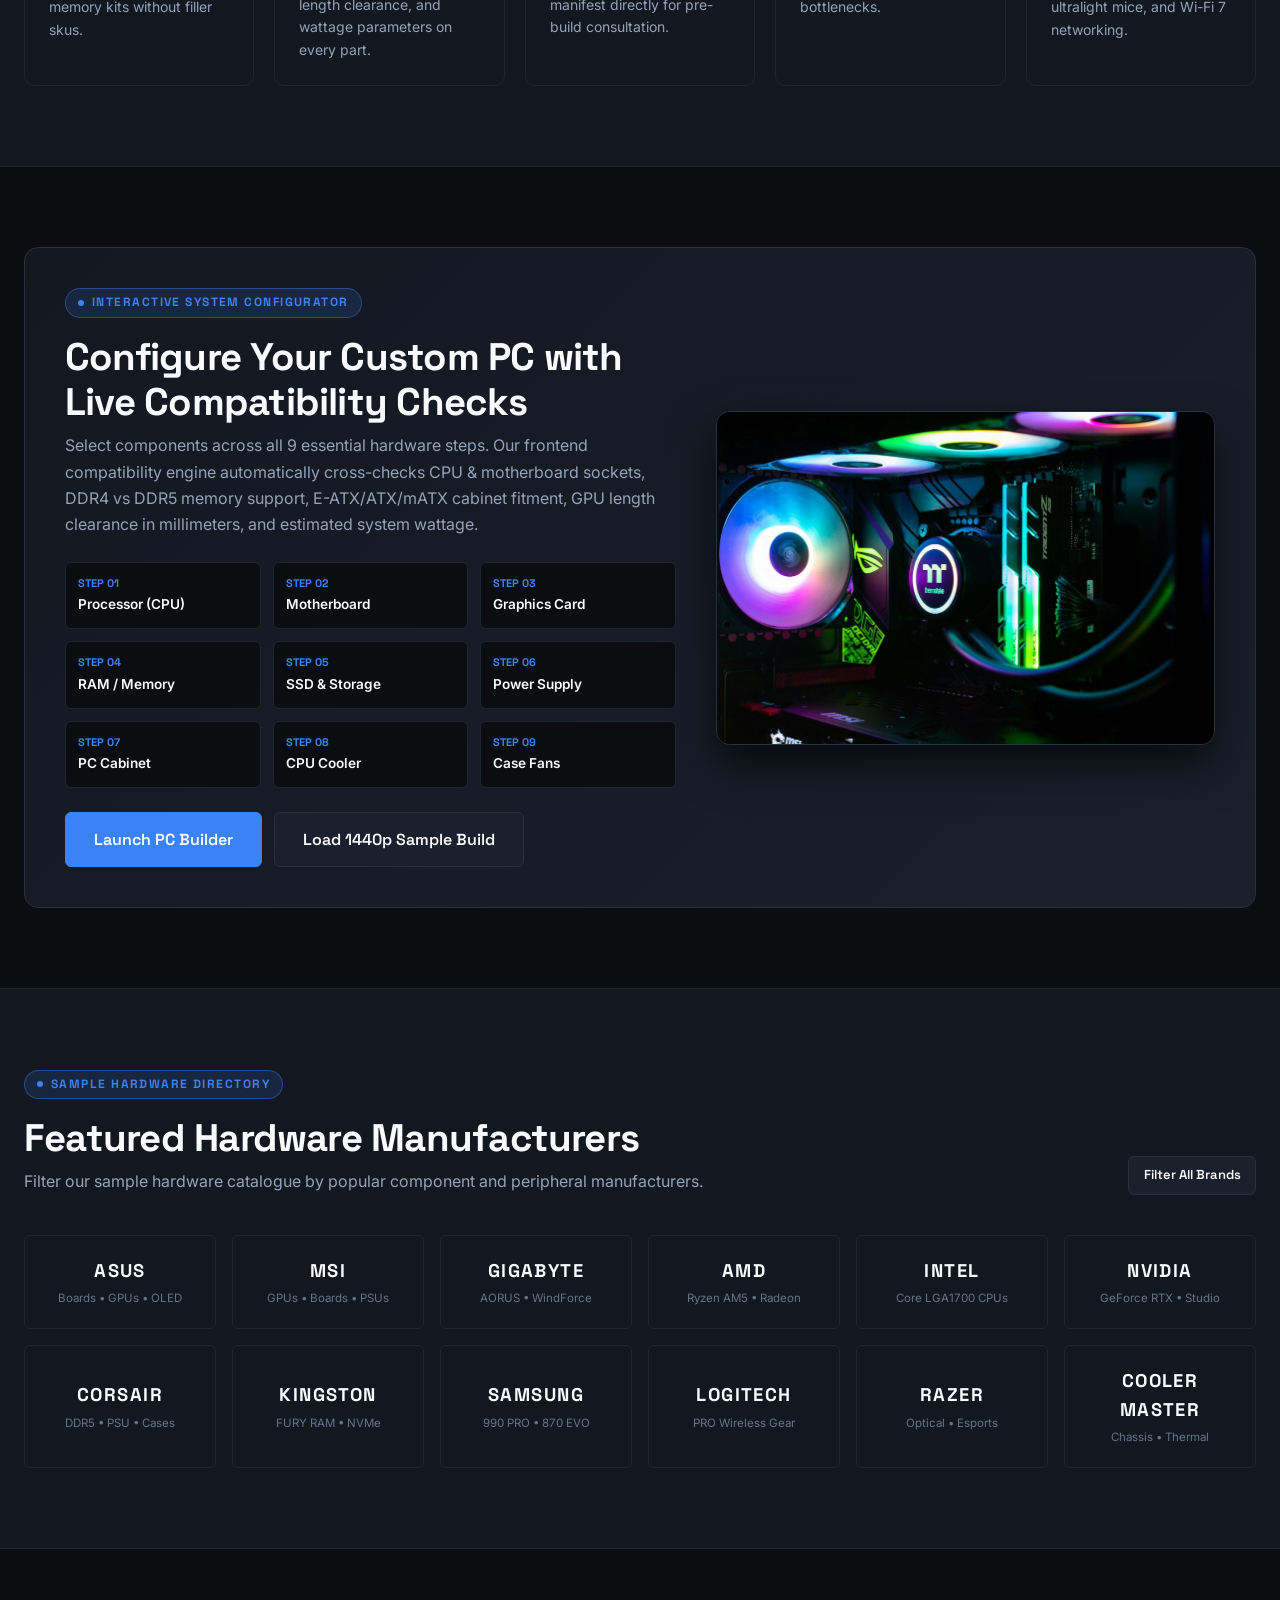
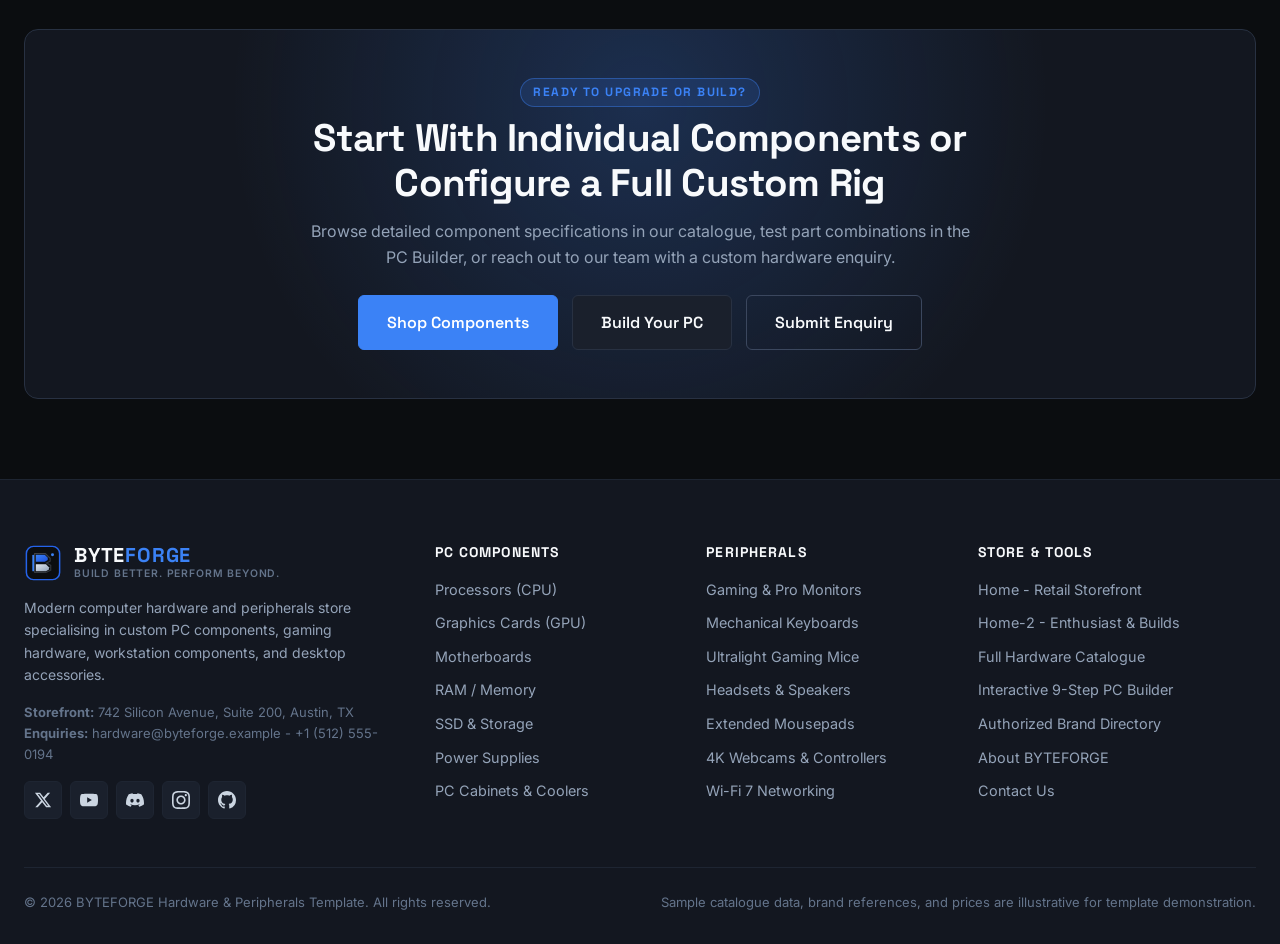
==== commit 81d9cb4a: "Your commit message" ====
--- a/index.html
+++ b/index.html
@@ -1,18 +1,23 @@
-﻿<!DOCTYPE html>
+<!DOCTYPE html>
 <html lang="en" data-theme="dark">
+
 <head>
   <meta charset="UTF-8">
   <meta name="viewport" content="width=device-width, initial-scale=1.0">
   <title>BYTEFORGE — Premium Computer Hardware &amp; Peripherals Store | Build Better. Perform Beyond.</title>
-  <meta name="description" content="BYTEFORGE is a modern computer hardware and peripherals store specialising in custom PC components, gaming hardware, workstation components and computer accessories.">
+  <meta name="description"
+    content="BYTEFORGE is a modern computer hardware and peripherals store specialising in custom PC components, gaming hardware, workstation components and computer accessories.">
   <link rel="icon" type="image/svg+xml" href="assets/icons/favicon.svg">
   <link rel="preconnect" href="https://fonts.googleapis.com">
   <link rel="preconnect" href="https://fonts.gstatic.com" crossorigin>
-  <link href="https://fonts.googleapis.com/css2?family=Inter:wght@400;500;600;700&family=Space+Grotesk:wght@500;600;700&display=swap" rel="stylesheet">
+  <link
+    href="https://fonts.googleapis.com/css2?family=Inter:wght@400;500;600;700&family=Space+Grotesk:wght@500;600;700&display=swap"
+    rel="stylesheet">
   <link rel="stylesheet" href="css/variables.css">
   <link rel="stylesheet" href="css/main.css">
   <link rel="stylesheet" href="css/pages.css">
 </head>
+
 <body>
 
   <!-- ==================== MANDATORY STICKY NAVBAR ==================== -->
@@ -37,7 +42,7 @@
               <div class="dropdown-col-title">Homepage Layouts</div>
               <ul class="dropdown-list">
                 <li>
-                  <a href="index.html" class="dropdown-link">
+                  <a href="index.html" class="dropdown-link active" aria-current="page">
                     <div>
                       <strong>Home - Hardware Retail</strong>
                       <span class="dropdown-link-desc">Product discovery &amp; catalogue shopping</span>
@@ -67,7 +72,8 @@
                   <div class="dropdown-col-title">PC Components</div>
                   <ul class="dropdown-list">
                     <li><a href="products.html?category=processors" class="dropdown-link">Processors (CPU)</a></li>
-                    <li><a href="products.html?category=graphics-cards" class="dropdown-link">Graphics Cards (GPU)</a></li>
+                    <li><a href="products.html?category=graphics-cards" class="dropdown-link">Graphics Cards (GPU)</a>
+                    </li>
                     <li><a href="products.html?category=motherboards" class="dropdown-link">Motherboards</a></li>
                     <li><a href="products.html?category=memory" class="dropdown-link">RAM / Memory</a></li>
                     <li><a href="products.html?category=storage" class="dropdown-link">SSD &amp; Storage</a></li>
@@ -83,16 +89,19 @@
                     <li><a href="products.html?category=monitors" class="dropdown-link">Monitors</a></li>
                     <li><a href="products.html?category=keyboards" class="dropdown-link">Keyboards</a></li>
                     <li><a href="products.html?category=gaming-mice" class="dropdown-link">Gaming Mice</a></li>
-                    <li><a href="products.html?category=headsets-speakers" class="dropdown-link">Headsets &amp; Speakers</a></li>
+                    <li><a href="products.html?category=headsets-speakers" class="dropdown-link">Headsets &amp;
+                        Speakers</a></li>
                     <li><a href="products.html?category=mousepads" class="dropdown-link">Mousepads</a></li>
                     <li><a href="products.html?category=webcams" class="dropdown-link">Webcams</a></li>
                     <li><a href="products.html?category=controllers" class="dropdown-link">Controllers</a></li>
-                    <li><a href="products.html?category=networking" class="dropdown-link">Networking Accessories</a></li>
+                    <li><a href="products.html?category=networking" class="dropdown-link">Networking Accessories</a>
+                    </li>
                   </ul>
                 </div>
               </div>
               <div class="dropdown-footer">
-                <span style="font-size:0.8rem;color:var(--text-muted);">Explore 38+ illustrative hardware components &amp; peripherals</span>
+                <span style="font-size:0.8rem;color:var(--text-muted);">Explore 38+ illustrative hardware components
+                  &amp; peripherals</span>
                 <a href="products.html" class="btn btn-primary btn-sm">All Products</a>
               </div>
             </div>
@@ -111,22 +120,40 @@
             <div class="dropdown-panel dropdown-brands">
               <div class="dropdown-col-title">Sample Hardware Brand Directory</div>
               <div class="brands-dropdown-grid">
-                <a href="products.html?brand=ASUS" class="brand-pill-link"><span class="brand-pill-name">ASUS</span><span class="brand-pill-meta">Boards, GPUs &amp; OLED</span></a>
-                <a href="products.html?brand=MSI" class="brand-pill-link"><span class="brand-pill-name">MSI</span><span class="brand-pill-meta">GPUs, Boards &amp; PSUs</span></a>
-                <a href="products.html?brand=Gigabyte" class="brand-pill-link"><span class="brand-pill-name">Gigabyte</span><span class="brand-pill-meta">AORUS &amp; WindForce</span></a>
-                <a href="products.html?brand=Intel" class="brand-pill-link"><span class="brand-pill-name">Intel</span><span class="brand-pill-meta">LGA1700 Processors</span></a>
-                <a href="products.html?brand=AMD" class="brand-pill-link"><span class="brand-pill-name">AMD</span><span class="brand-pill-meta">Ryzen AM5 &amp; Radeon</span></a>
-                <a href="products.html?brand=NVIDIA" class="brand-pill-link"><span class="brand-pill-name">NVIDIA</span><span class="brand-pill-meta">RTX Graphics</span></a>
-                <a href="products.html?brand=Corsair" class="brand-pill-link"><span class="brand-pill-name">Corsair</span><span class="brand-pill-meta">Memory, PSU &amp; Cases</span></a>
-                <a href="products.html?brand=Kingston" class="brand-pill-link"><span class="brand-pill-name">Kingston</span><span class="brand-pill-meta">FURY DDR5 &amp; NVMe</span></a>
-                <a href="products.html?brand=Samsung" class="brand-pill-link"><span class="brand-pill-name">Samsung</span><span class="brand-pill-meta">990 PRO &amp; EVO SSDs</span></a>
-                <a href="products.html?brand=Logitech" class="brand-pill-link"><span class="brand-pill-name">Logitech</span><span class="brand-pill-meta">PRO Wireless Gear</span></a>
-                <a href="products.html?brand=Razer" class="brand-pill-link"><span class="brand-pill-name">Razer</span><span class="brand-pill-meta">Optical &amp; Esports</span></a>
-                <a href="products.html?brand=Cooler%20Master" class="brand-pill-link"><span class="brand-pill-name">Cooler Master</span><span class="brand-pill-meta">Cases &amp; Thermal</span></a>
+                <a href="products.html?brand=ASUS" class="brand-pill-link"><span
+                    class="brand-pill-name">ASUS</span><span class="brand-pill-meta">Boards, GPUs &amp; OLED</span></a>
+                <a href="products.html?brand=MSI" class="brand-pill-link"><span class="brand-pill-name">MSI</span><span
+                    class="brand-pill-meta">GPUs, Boards &amp; PSUs</span></a>
+                <a href="products.html?brand=Gigabyte" class="brand-pill-link"><span
+                    class="brand-pill-name">Gigabyte</span><span class="brand-pill-meta">AORUS &amp;
+                    WindForce</span></a>
+                <a href="products.html?brand=Intel" class="brand-pill-link"><span
+                    class="brand-pill-name">Intel</span><span class="brand-pill-meta">LGA1700 Processors</span></a>
+                <a href="products.html?brand=AMD" class="brand-pill-link"><span class="brand-pill-name">AMD</span><span
+                    class="brand-pill-meta">Ryzen AM5 &amp; Radeon</span></a>
+                <a href="products.html?brand=NVIDIA" class="brand-pill-link"><span
+                    class="brand-pill-name">NVIDIA</span><span class="brand-pill-meta">RTX Graphics</span></a>
+                <a href="products.html?brand=Corsair" class="brand-pill-link"><span
+                    class="brand-pill-name">Corsair</span><span class="brand-pill-meta">Memory, PSU &amp;
+                    Cases</span></a>
+                <a href="products.html?brand=Kingston" class="brand-pill-link"><span
+                    class="brand-pill-name">Kingston</span><span class="brand-pill-meta">FURY DDR5 &amp; NVMe</span></a>
+                <a href="products.html?brand=Samsung" class="brand-pill-link"><span
+                    class="brand-pill-name">Samsung</span><span class="brand-pill-meta">990 PRO &amp; EVO
+                    SSDs</span></a>
+                <a href="products.html?brand=Logitech" class="brand-pill-link"><span
+                    class="brand-pill-name">Logitech</span><span class="brand-pill-meta">PRO Wireless Gear</span></a>
+                <a href="products.html?brand=Razer" class="brand-pill-link"><span
+                    class="brand-pill-name">Razer</span><span class="brand-pill-meta">Optical &amp; Esports</span></a>
+                <a href="products.html?brand=Cooler%20Master" class="brand-pill-link"><span
+                    class="brand-pill-name">Cooler Master</span><span class="brand-pill-meta">Cases &amp;
+                    Thermal</span></a>
               </div>
               <div class="dropdown-footer">
-                <span style="font-size:0.75rem;color:var(--text-dim);">Sample manufacturer directory - illustrative catalogue data</span>
-                <a href="brands.html" style="font-size:0.8rem;font-weight:600;color:var(--accent-primary);">View All Brands</a>
+                <span style="font-size:0.75rem;color:var(--text-dim);">Sample manufacturer directory - illustrative
+                  catalogue data</span>
+                <a href="brands.html" style="font-size:0.8rem;font-weight:600;color:var(--accent-primary);">View All
+                  Brands</a>
               </div>
             </div>
           </li>
@@ -145,30 +172,53 @@
 
       <!-- Right-Side Action Icons & Primary CTA -->
       <div class="nav-actions">
-        <button type="button" class="icon-btn" data-action="open-search" aria-label="Search Products" title="Search Hardware Catalogue">
-          <svg viewBox="0 0 24 24" aria-hidden="true"><circle cx="11" cy="11" r="8"></circle><line x1="21" y1="21" x2="16.65" y2="16.65"></line></svg>
+        <button type="button" class="icon-btn" data-action="open-search" aria-label="Search Products"
+          title="Search Hardware Catalogue">
+          <svg viewBox="0 0 24 24" aria-hidden="true">
+            <circle cx="11" cy="11" r="8"></circle>
+            <line x1="21" y1="21" x2="16.65" y2="16.65"></line>
+          </svg>
         </button>
 
-        <button type="button" class="icon-btn" data-action="open-wishlist" aria-label="Open Wishlist" title="Saved Wishlist">
-          <svg viewBox="0 0 24 24" aria-hidden="true"><path d="M20.84 4.61a5.5 5.5 0 0 0-7.78 0L12 5.67l-1.06-1.06a5.5 5.5 0 0 0-7.78 7.78l1.06 1.06L12 21.23l7.78-7.78 1.06-1.06a5.5 5.5 0 0 0 0-7.78z"></path></svg>
+        <button type="button" class="icon-btn" data-action="open-wishlist" aria-label="Open Wishlist"
+          title="Saved Wishlist">
+          <svg viewBox="0 0 24 24" aria-hidden="true">
+            <path
+              d="M20.84 4.61a5.5 5.5 0 0 0-7.78 0L12 5.67l-1.06-1.06a5.5 5.5 0 0 0-7.78 7.78l1.06 1.06L12 21.23l7.78-7.78 1.06-1.06a5.5 5.5 0 0 0 0-7.78z">
+            </path>
+          </svg>
           <span class="badge-count" data-wishlist-count data-count="0">0</span>
         </button>
 
-        <button type="button" class="icon-btn" data-action="open-cart" aria-label="Open Shopping Cart" title="Hardware Shopping Cart">
-          <svg viewBox="0 0 24 24" aria-hidden="true"><circle cx="9" cy="21" r="1"></circle><circle cx="20" cy="21" r="1"></circle><path d="M1 1h4l2.68 13.39a2 2 0 0 0 2 1.61h9.72a2 2 0 0 0 2-1.61L23 6H6"></path></svg>
+        <button type="button" class="icon-btn" data-action="open-cart" aria-label="Open Shopping Cart"
+          title="Hardware Shopping Cart">
+          <svg viewBox="0 0 24 24" aria-hidden="true">
+            <circle cx="9" cy="21" r="1"></circle>
+            <circle cx="20" cy="21" r="1"></circle>
+            <path d="M1 1h4l2.68 13.39a2 2 0 0 0 2 1.61h9.72a2 2 0 0 0 2-1.61L23 6H6"></path>
+          </svg>
           <span class="badge-count" data-cart-count data-count="0">0</span>
         </button>
 
-        <button type="button" class="icon-btn rtl-toggle-btn" data-action="toggle-rtl" aria-label="Toggle RTL Direction" title="Toggle RTL">RTL</button>
-
-        <button type="button" class="icon-btn" data-action="toggle-theme" aria-label="Toggle Light/Dark Theme" title="Toggle Theme">
-          <svg viewBox="0 0 24 24" aria-hidden="true"><circle cx="12" cy="12" r="5"></circle></svg>
+        <button type="button" class="icon-btn rtl-toggle-btn" data-action="toggle-rtl" aria-label="Toggle RTL Direction"
+          title="Toggle RTL">RTL</button>
+
+        <button type="button" class="icon-btn" data-action="toggle-theme" aria-label="Toggle Light/Dark Theme"
+          title="Toggle Theme">
+          <svg viewBox="0 0 24 24" aria-hidden="true">
+            <circle cx="12" cy="12" r="5"></circle>
+          </svg>
         </button>
 
         <a href="products.html" class="btn btn-primary btn-sm nav-cta-btn">Shop Components</a>
 
-        <button type="button" class="icon-btn mobile-menu-toggle" data-action="open-mobile-menu" aria-label="Open Navigation Menu" aria-expanded="false">
-          <svg viewBox="0 0 24 24" aria-hidden="true"><line x1="3" y1="6" x2="21" y2="6"></line><line x1="3" y1="12" x2="21" y2="12"></line><line x1="3" y1="18" x2="21" y2="18"></line></svg>
+        <button type="button" class="icon-btn mobile-menu-toggle" data-action="open-mobile-menu"
+          aria-label="Open Navigation Menu" aria-expanded="false">
+          <svg viewBox="0 0 24 24" aria-hidden="true">
+            <line x1="3" y1="6" x2="21" y2="6"></line>
+            <line x1="3" y1="12" x2="21" y2="12"></line>
+            <line x1="3" y1="18" x2="21" y2="18"></line>
+          </svg>
         </button>
       </div>
     </div>
@@ -183,37 +233,58 @@
         <span class="brand-name">BYTE<span>FORGE</span></span>
       </a>
       <button type="button" class="icon-btn" data-action="close-mobile-menu" aria-label="Close Navigation Menu">
-        <svg viewBox="0 0 24 24"><line x1="18" y1="6" x2="6" y2="18"></line><line x1="6" y1="6" x2="18" y2="18"></line></svg>
+        <svg viewBox="0 0 24 24">
+          <line x1="18" y1="6" x2="6" y2="18"></line>
+          <line x1="6" y1="6" x2="18" y2="18"></line>
+        </svg>
       </button>
     </div>
 
     <!-- Quick Action Buttons in Menu -->
     <div class="mobile-nav-actions">
-      <button type="button" class="icon-btn" data-action="open-search" aria-label="Search Products" title="Search Hardware Catalogue">
-        <svg viewBox="0 0 24 24" aria-hidden="true"><circle cx="11" cy="11" r="8"></circle><line x1="21" y1="21" x2="16.65" y2="16.65"></line></svg>
+      <button type="button" class="icon-btn" data-action="open-search" aria-label="Search Products"
+        title="Search Hardware Catalogue">
+        <svg viewBox="0 0 24 24" aria-hidden="true">
+          <circle cx="11" cy="11" r="8"></circle>
+          <line x1="21" y1="21" x2="16.65" y2="16.65"></line>
+        </svg>
       </button>
-      <button type="button" class="icon-btn" data-action="open-wishlist" aria-label="Open Wishlist" title="Saved Wishlist">
-        <svg viewBox="0 0 24 24" aria-hidden="true"><path d="M20.84 4.61a5.5 5.5 0 0 0-7.78 0L12 5.67l-1.06-1.06a5.5 5.5 0 0 0-7.78 7.78l1.06 1.06L12 21.23l7.78-7.78 1.06-1.06a5.5 5.5 0 0 0 0-7.78z"></path></svg>
+      <button type="button" class="icon-btn" data-action="open-wishlist" aria-label="Open Wishlist"
+        title="Saved Wishlist">
+        <svg viewBox="0 0 24 24" aria-hidden="true">
+          <path
+            d="M20.84 4.61a5.5 5.5 0 0 0-7.78 0L12 5.67l-1.06-1.06a5.5 5.5 0 0 0-7.78 7.78l1.06 1.06L12 21.23l7.78-7.78 1.06-1.06a5.5 5.5 0 0 0 0-7.78z">
+          </path>
+        </svg>
         <span class="badge-count" data-wishlist-count data-count="0">0</span>
       </button>
-      <button type="button" class="icon-btn" data-action="open-cart" aria-label="Open Shopping Cart" title="Hardware Shopping Cart">
-        <svg viewBox="0 0 24 24" aria-hidden="true"><circle cx="9" cy="21" r="1"></circle><circle cx="20" cy="21" r="1"></circle><path d="M1 1h4l2.68 13.39a2 2 0 0 0 2 1.61h9.72a2 2 0 0 0 2-1.61L23 6H6"></path></svg>
+      <button type="button" class="icon-btn" data-action="open-cart" aria-label="Open Shopping Cart"
+        title="Hardware Shopping Cart">
+        <svg viewBox="0 0 24 24" aria-hidden="true">
+          <circle cx="9" cy="21" r="1"></circle>
+          <circle cx="20" cy="21" r="1"></circle>
+          <path d="M1 1h4l2.68 13.39a2 2 0 0 0 2 1.61h9.72a2 2 0 0 0 2-1.61L23 6H6"></path>
+        </svg>
         <span class="badge-count" data-cart-count data-count="0">0</span>
       </button>
-      <button type="button" class="icon-btn rtl-toggle-btn" data-action="toggle-rtl" aria-label="Toggle RTL Direction" title="Toggle RTL">RTL</button>
-      <button type="button" class="icon-btn" data-action="toggle-theme" aria-label="Toggle Light/Dark Theme" title="Toggle Theme">
-        <svg viewBox="0 0 24 24" aria-hidden="true"><circle cx="12" cy="12" r="5"></circle></svg>
+      <button type="button" class="icon-btn rtl-toggle-btn" data-action="toggle-rtl" aria-label="Toggle RTL Direction"
+        title="Toggle RTL">RTL</button>
+      <button type="button" class="icon-btn" data-action="toggle-theme" aria-label="Toggle Light/Dark Theme"
+        title="Toggle Theme">
+        <svg viewBox="0 0 24 24" aria-hidden="true">
+          <circle cx="12" cy="12" r="5"></circle>
+        </svg>
       </button>
     </div>
 
     <div class="mobile-nav-body">
       <ul class="mobile-nav-list">
-        <li class="mobile-nav-item expanded">
+        <li class="mobile-nav-item active expanded">
           <button type="button" class="mobile-nav-row" data-mobile-accordion>
             <span>Home</span>
           </button>
           <div class="mobile-submenu">
-            <a href="index.html" class="mobile-submenu-link">Home - Primary Retail Store</a>
+            <a href="index.html" class="mobile-submenu-link active" aria-current="page">Home - Primary Retail Store</a>
             <a href="home-2.html" class="mobile-submenu-link">Home-2 - Custom PC &amp; Enthusiast</a>
           </div>
         </li>
@@ -296,7 +367,8 @@
           <span class="eyebrow">BYTEFORGE // Build Better. Perform Beyond.</span>
           <h1 class="hero-title">Build Your <span>Dream Setup.</span></h1>
           <p class="hero-lead">
-            Explore carefully curated PC components, workstation hardware, and precision peripherals with transparent technical specifications and rule-based compatibility guidance.
+            Explore carefully curated PC components, workstation hardware, and precision peripherals with transparent
+            technical specifications and rule-based compatibility guidance.
           </p>
           <div class="hero-cta-group">
             <a href="products.html" class="btn btn-primary btn-lg">Explore Components</a>
@@ -319,11 +391,15 @@
         </div>
 
         <div class="hero-visual-frame">
-          <img src="assets/images/heroes/hero-home1.jpg" alt="BYTEFORGE Custom Liquid-Cooled Gaming PC and RTX Graphics Component Array" width="960" height="640">
+          <img src="assets/images/heroes/hero-home1.jpg"
+            alt="BYTEFORGE Custom Liquid-Cooled Gaming PC and RTX Graphics Component Array" width="960" height="640">
           <div class="hero-floating-spec">
             <div>
-              <div style="font-family:var(--font-heading);font-size:0.75rem;color:var(--accent-primary);font-weight:700;text-transform:uppercase;letter-spacing:0.08em;">Featured Showcase Rig</div>
-              <div style="font-family:var(--font-heading);font-size:0.95rem;font-weight:700;">FORGE APEX // AM5 16-Core + 24GB GPU + 360mm AIO</div>
+              <div
+                style="font-family:var(--font-heading);font-size:0.75rem;color:var(--accent-primary);font-weight:700;text-transform:uppercase;letter-spacing:0.08em;">
+                Featured Showcase Rig</div>
+              <div style="font-family:var(--font-heading);font-size:0.95rem;font-weight:700;">FORGE APEX // AM5 16-Core
+                + 24GB GPU + 360mm AIO</div>
             </div>
             <a href="build-your-pc.html?preset=highend-gaming" class="btn btn-primary btn-sm">Inspect Spec</a>
           </div>
@@ -338,7 +414,8 @@
           <div class="section-header-copy">
             <span class="eyebrow">Hardware Architecture</span>
             <h2 class="section-title">Featured Component &amp; Peripheral Categories</h2>
-            <p class="section-subtitle">Direct access to core system building blocks and high-refresh desktop peripherals.</p>
+            <p class="section-subtitle">Direct access to core system building blocks and high-refresh desktop
+              peripherals.</p>
           </div>
           <a href="products.html" class="btn btn-secondary">View All 18 Categories</a>
         </div>
@@ -346,66 +423,78 @@
         <div class="categories-grid">
           <a href="products.html?category=graphics-cards" class="category-card">
             <div class="category-card-media">
-              <img src="assets/images/categories/cat-gpu.jpg" alt="Graphics Cards (GPU)" width="600" height="375" loading="lazy">
+              <img src="assets/images/categories/cat-gpu.jpg" alt="Graphics Cards (GPU)" width="600" height="375"
+                loading="lazy">
             </div>
             <div class="category-card-body">
               <h3 class="category-card-title">Graphics Cards</h3>
-              <p class="category-card-desc">Triple-fan flagship 24GB accelerators, compact dual-axial 1440p cards, and studio GPUs with exact length clearance specs.</p>
+              <p class="category-card-desc">Triple-fan flagship 24GB accelerators, compact dual-axial 1440p cards, and
+                studio GPUs with exact length clearance specs.</p>
               <span class="category-card-link">Browse Graphics Cards</span>
             </div>
           </a>
 
           <a href="products.html?category=processors" class="category-card">
             <div class="category-card-media">
-              <img src="assets/images/categories/cat-cpu.jpg" alt="Processors (CPU)" width="600" height="375" loading="lazy">
+              <img src="assets/images/categories/cat-cpu.jpg" alt="Processors (CPU)" width="600" height="375"
+                loading="lazy">
             </div>
             <div class="category-card-body">
               <h3 class="category-card-title">Processors</h3>
-              <p class="category-card-desc">Unlocked AMD Socket AM5 (3D V-Cache &amp; 16-core) and Intel Socket LGA1700 hybrid multi-core desktop processors.</p>
+              <p class="category-card-desc">Unlocked AMD Socket AM5 (3D V-Cache &amp; 16-core) and Intel Socket LGA1700
+                hybrid multi-core desktop processors.</p>
               <span class="category-card-link">Browse Processors</span>
             </div>
           </a>
 
           <a href="products.html?category=motherboards" class="category-card">
             <div class="category-card-media">
-              <img src="assets/images/categories/cat-motherboard.jpg" alt="Motherboards" width="600" height="375" loading="lazy">
+              <img src="assets/images/categories/cat-motherboard.jpg" alt="Motherboards" width="600" height="375"
+                loading="lazy">
             </div>
             <div class="category-card-body">
               <h3 class="category-card-title">Motherboards</h3>
-              <p class="category-card-desc">E-ATX, ATX, and Micro-ATX motherboards featuring high-phase VRMs, PCIe 5.0 lanes, M.2 thermal armor, and Wi-Fi 7.</p>
+              <p class="category-card-desc">E-ATX, ATX, and Micro-ATX motherboards featuring high-phase VRMs, PCIe 5.0
+                lanes, M.2 thermal armor, and Wi-Fi 7.</p>
               <span class="category-card-link">Browse Motherboards</span>
             </div>
           </a>
 
           <a href="products.html?category=memory-storage" class="category-card">
             <div class="category-card-media">
-              <img src="assets/images/categories/cat-memory-storage.jpg" alt="Memory &amp; Storage" width="600" height="375" loading="lazy">
+              <img src="assets/images/categories/cat-memory-storage.jpg" alt="Memory &amp; Storage" width="600"
+                height="375" loading="lazy">
             </div>
             <div class="category-card-body">
               <h3 class="category-card-title">Memory &amp; Storage</h3>
-              <p class="category-card-desc">Low-latency DDR5-6000/6400 &amp; DDR4 dual-channel kits alongside 7,450 MB/s PCIe 4.0 M.2 NVMe solid state drives.</p>
+              <p class="category-card-desc">Low-latency DDR5-6000/6400 &amp; DDR4 dual-channel kits alongside 7,450 MB/s
+                PCIe 4.0 M.2 NVMe solid state drives.</p>
               <span class="category-card-link">Browse RAM &amp; SSDs</span>
             </div>
           </a>
 
           <a href="products.html?category=pc-cabinets" class="category-card">
             <div class="category-card-media">
-              <img src="assets/images/categories/cat-cabinets.jpg" alt="PC Cabinets" width="600" height="375" loading="lazy">
+              <img src="assets/images/categories/cat-cabinets.jpg" alt="PC Cabinets" width="600" height="375"
+                loading="lazy">
             </div>
             <div class="category-card-body">
               <h3 class="category-card-title">PC Cabinets</h3>
-              <p class="category-card-desc">High-airflow mesh mid-towers, E-ATX chambers, and compact 33L Micro-ATX enclosures with documented GPU clearance.</p>
+              <p class="category-card-desc">High-airflow mesh mid-towers, E-ATX chambers, and compact 33L Micro-ATX
+                enclosures with documented GPU clearance.</p>
               <span class="category-card-link">Browse PC Cabinets</span>
             </div>
           </a>
 
           <a href="products.html?group=peripherals" class="category-card">
             <div class="category-card-media">
-              <img src="assets/images/categories/cat-peripherals.jpg" alt="Gaming Peripherals" width="600" height="375" loading="lazy">
+              <img src="assets/images/categories/cat-peripherals.jpg" alt="Gaming Peripherals" width="600" height="375"
+                loading="lazy">
             </div>
             <div class="category-card-body">
               <h3 class="category-card-title">Gaming Peripherals</h3>
-              <p class="category-card-desc">4K 240Hz QD-OLED monitors, 75% gasket mechanical keyboards, sub-60g wireless mice, and graphene studio headsets.</p>
+              <p class="category-card-desc">4K 240Hz QD-OLED monitors, 75% gasket mechanical keyboards, sub-60g wireless
+                mice, and graphene studio headsets.</p>
               <span class="category-card-link">Browse Peripherals</span>
             </div>
           </a>
@@ -421,128 +510,160 @@
             <span class="eyebrow">Curated Reference Architectures</span>
             <h2 class="section-title">Sample Custom PC Configurations</h2>
             <p class="section-subtitle">
-              Pre-validated component baselines balanced for specific resolutions and compute workloads. Load any configuration directly into the interactive PC Builder to swap components.
+              Pre-validated component baselines balanced for specific resolutions and compute workloads. Load any
+              configuration directly into the interactive PC Builder to swap components.
             </p>
           </div>
           <a href="build-your-pc.html" class="btn btn-primary">Open Empty PC Builder</a>
         </div>
 
         <div class="builds-grid" id="bf-home-builds-grid">
-      <article class="build-card">
-        <div class="build-card-media">
-          <span class="build-usecase-badge">FORGE CORE // 1080P-1440P</span>
-          <img src="assets/images/builds/build-entry.jpg" alt="Entry-Level Gaming PC" width="480" height="330" loading="lazy">
-        </div>
-        <div class="build-card-body">
-          <h3 class="build-card-title">Entry-Level Gaming PC</h3>
-          <p class="build-card-target">Competitive eSports &amp; High-FPS 1080p/1440p Gaming</p>
-          <div class="build-specs-list">
-            <div class="build-spec-row"><span class="build-spec-key">Processor</span><span class="build-spec-val">Intel Core i5-14600K Class (14-Core)</span></div>
-            <div class="build-spec-row"><span class="build-spec-key">Graphics</span><span class="build-spec-val">AMD Radeon RX 7800 XT 16GB Class</span></div>
-            <div class="build-spec-row"><span class="build-spec-key">Motherboard</span><span class="build-spec-val">ASUS TUF B760-PLUS D4 (ATX)</span></div>
-            <div class="build-spec-row"><span class="build-spec-key">Memory &amp; SSD</span><span class="build-spec-val">32GB DDR4-3600 + 2TB SSD</span></div>
-            <div class="build-spec-row"><span class="build-spec-key">Power &amp; Case</span><span class="build-spec-val">650W 80+ Gold PSU + Mesh Mid-Tower</span></div>
-          </div>
-          <div class="build-card-footer">
-            <div class="build-price-row">
-              <span class="build-price-note">Est. Sample Build</span>
-              <span class="build-price-val">$1,296</span>
-            </div>
-            <div style="display:grid;grid-template-columns:1fr 1fr;gap:8px;">
-              <a href="build-your-pc.html?preset=entry-gaming" class="btn btn-primary btn-sm">Customise Build</a>
-              <a href="contact.html?enquiry=custom-build&amp;preset=entry-gaming#enquiry-form" class="btn btn-secondary btn-sm">Enquire</a>
-            </div>
-          </div>
-        </div>
-      </article>
-
-      <article class="build-card">
-        <div class="build-card-media">
-          <span class="build-usecase-badge">FORGE VELOCITY // 1440P ULTRA</span>
-          <img src="assets/images/builds/build-performance.jpg" alt="Performance Gaming PC" width="480" height="330" loading="lazy">
-        </div>
-        <div class="build-card-body">
-          <h3 class="build-card-title">Performance Gaming PC</h3>
-          <p class="build-card-target">High-Refresh 1440p Ultra Gaming &amp; Single-PC Streaming</p>
-          <div class="build-specs-list">
-            <div class="build-spec-row"><span class="build-spec-key">Processor</span><span class="build-spec-val">AMD Ryzen 7 9800X3D Class (3D V-Cache)</span></div>
-            <div class="build-spec-row"><span class="build-spec-key">Graphics</span><span class="build-spec-val">Gigabyte RTX 4070 Ti SUPER 16GB Class</span></div>
-            <div class="build-spec-row"><span class="build-spec-key">Motherboard</span><span class="build-spec-val">MSI MAG B650M MORTAR WIFI (AM5)</span></div>
-            <div class="build-spec-row"><span class="build-spec-key">Memory &amp; SSD</span><span class="build-spec-val">32GB DDR5-6000 CL30 + 2TB 990 PRO</span></div>
-            <div class="build-spec-row"><span class="build-spec-key">Power &amp; Case</span><span class="build-spec-val">850W ATX 3.0 Gold + ASUS AP201 Mesh</span></div>
-          </div>
-          <div class="build-card-footer">
-            <div class="build-price-row">
-              <span class="build-price-note">Est. Sample Build</span>
-              <span class="build-price-val">$2,152</span>
-            </div>
-            <div style="display:grid;grid-template-columns:1fr 1fr;gap:8px;">
-              <a href="build-your-pc.html?preset=performance-gaming" class="btn btn-primary btn-sm">Customise Build</a>
-              <a href="contact.html?enquiry=custom-build&amp;preset=performance-gaming#enquiry-form" class="btn btn-secondary btn-sm">Enquire</a>
-            </div>
-          </div>
-        </div>
-      </article>
-
-      <article class="build-card">
-        <div class="build-card-media">
-          <span class="build-usecase-badge">FORGE APEX // 4K FLAGSHIP</span>
-          <img src="assets/images/builds/build-highend.jpg" alt="High-End Gaming PC" width="480" height="330" loading="lazy">
-        </div>
-        <div class="build-card-body">
-          <h3 class="build-card-title">High-End Gaming PC</h3>
-          <p class="build-card-target">Uncompromised 4K 240Hz Gaming, Path Tracing &amp; VR</p>
-          <div class="build-specs-list">
-            <div class="build-spec-row"><span class="build-spec-key">Processor</span><span class="build-spec-val">AMD Ryzen 9 9950X Class (16-Core AM5)</span></div>
-            <div class="build-spec-row"><span class="build-spec-key">Graphics</span><span class="build-spec-val">ASUS ROG Strix RTX 4090 24GB Class</span></div>
-            <div class="build-spec-row"><span class="build-spec-key">Motherboard</span><span class="build-spec-val">ASUS ROG Crosshair X870E Hero (ATX)</span></div>
-            <div class="build-spec-row"><span class="build-spec-key">Memory &amp; SSD</span><span class="build-spec-val">64GB DDR5-6400 + 2TB Samsung 990 PRO</span></div>
-            <div class="build-spec-row"><span class="build-spec-key">Cooling &amp; Power</span><span class="build-spec-val">360mm LCD AIO + 1000W ATX 3.1 Gold</span></div>
-          </div>
-          <div class="build-card-footer">
-            <div class="build-price-row">
-              <span class="build-price-note">Est. Sample Build</span>
-              <span class="build-price-val">$3,821</span>
-            </div>
-            <div style="display:grid;grid-template-columns:1fr 1fr;gap:8px;">
-              <a href="build-your-pc.html?preset=highend-gaming" class="btn btn-primary btn-sm">Customise Build</a>
-              <a href="contact.html?enquiry=custom-build&amp;preset=highend-gaming#enquiry-form" class="btn btn-secondary btn-sm">Enquire</a>
-            </div>
-          </div>
-        </div>
-      </article>
-
-      <article class="build-card">
-        <div class="build-card-media">
-          <span class="build-usecase-badge">FORGE STUDIO // CREATOR &amp; AI</span>
-          <img src="assets/images/builds/build-workstation.jpg" alt="Professional Workstation" width="480" height="330" loading="lazy">
-        </div>
-        <div class="build-card-body">
-          <h3 class="build-card-title">Professional Workstation</h3>
-          <p class="build-card-target">3D Rendering, CAD, Local LLM Compute &amp; 8K Color Grading</p>
-          <div class="build-specs-list">
-            <div class="build-spec-row"><span class="build-spec-key">Processor</span><span class="build-spec-val">Intel Core i9-14900K Class (24-Core)</span></div>
-            <div class="build-spec-row"><span class="build-spec-key">Graphics</span><span class="build-spec-val">NVIDIA RTX 4080 SUPER 16GB Studio Class</span></div>
-            <div class="build-spec-row"><span class="build-spec-key">Motherboard</span><span class="build-spec-val">Gigabyte Z790 AORUS Master X (E-ATX)</span></div>
-            <div class="build-spec-row"><span class="build-spec-key">Memory &amp; SSD</span><span class="build-spec-val">64GB DDR5-6400 + 4TB Renegade NVMe</span></div>
-            <div class="build-spec-row"><span class="build-spec-key">Chassis &amp; PSU</span><span class="build-spec-val">Corsair 5000D Airflow + 1000W ATX 3.1</span></div>
-          </div>
-          <div class="build-card-footer">
-            <div class="build-price-row">
-              <span class="build-price-note">Est. Sample Build</span>
-              <span class="build-price-val">$3,341</span>
-            </div>
-            <div style="display:grid;grid-template-columns:1fr 1fr;gap:8px;">
-              <a href="build-your-pc.html?preset=workstation" class="btn btn-primary btn-sm">Customise Build</a>
-              <a href="contact.html?enquiry=custom-build&amp;preset=workstation#enquiry-form" class="btn btn-secondary btn-sm">Enquire</a>
-            </div>
-          </div>
-        </div>
-      </article>
-</div>
+          <article class="build-card">
+            <div class="build-card-media">
+              <span class="build-usecase-badge">FORGE CORE // 1080P-1440P</span>
+              <img src="assets/images/builds/build-entry.jpg" alt="Entry-Level Gaming PC" width="480" height="330"
+                loading="lazy">
+            </div>
+            <div class="build-card-body">
+              <h3 class="build-card-title">Entry-Level Gaming PC</h3>
+              <p class="build-card-target">Competitive eSports &amp; High-FPS 1080p/1440p Gaming</p>
+              <div class="build-specs-list">
+                <div class="build-spec-row"><span class="build-spec-key">Processor</span><span
+                    class="build-spec-val">Intel Core i5-14600K Class (14-Core)</span></div>
+                <div class="build-spec-row"><span class="build-spec-key">Graphics</span><span class="build-spec-val">AMD
+                    Radeon RX 7800 XT 16GB Class</span></div>
+                <div class="build-spec-row"><span class="build-spec-key">Motherboard</span><span
+                    class="build-spec-val">ASUS TUF B760-PLUS D4 (ATX)</span></div>
+                <div class="build-spec-row"><span class="build-spec-key">Memory &amp; SSD</span><span
+                    class="build-spec-val">32GB DDR4-3600 + 2TB SSD</span></div>
+                <div class="build-spec-row"><span class="build-spec-key">Power &amp; Case</span><span
+                    class="build-spec-val">650W 80+ Gold PSU + Mesh Mid-Tower</span></div>
+              </div>
+              <div class="build-card-footer">
+                <div class="build-price-row">
+                  <span class="build-price-note">Est. Sample Build</span>
+                  <span class="build-price-val">$1,296</span>
+                </div>
+                <div style="display:grid;grid-template-columns:1fr 1fr;gap:8px;">
+                  <a href="build-your-pc.html?preset=entry-gaming" class="btn btn-primary btn-sm">Customise Build</a>
+                  <a href="contact.html?enquiry=custom-build&amp;preset=entry-gaming#enquiry-form"
+                    class="btn btn-secondary btn-sm">Enquire</a>
+                </div>
+              </div>
+            </div>
+          </article>
+
+          <article class="build-card">
+            <div class="build-card-media">
+              <span class="build-usecase-badge">FORGE VELOCITY // 1440P ULTRA</span>
+              <img src="assets/images/builds/build-performance.jpg" alt="Performance Gaming PC" width="480" height="330"
+                loading="lazy">
+            </div>
+            <div class="build-card-body">
+              <h3 class="build-card-title">Performance Gaming PC</h3>
+              <p class="build-card-target">High-Refresh 1440p Ultra Gaming &amp; Single-PC Streaming</p>
+              <div class="build-specs-list">
+                <div class="build-spec-row"><span class="build-spec-key">Processor</span><span
+                    class="build-spec-val">AMD Ryzen 7 9800X3D Class (3D V-Cache)</span></div>
+                <div class="build-spec-row"><span class="build-spec-key">Graphics</span><span
+                    class="build-spec-val">Gigabyte RTX 4070 Ti SUPER 16GB Class</span></div>
+                <div class="build-spec-row"><span class="build-spec-key">Motherboard</span><span
+                    class="build-spec-val">MSI MAG B650M MORTAR WIFI (AM5)</span></div>
+                <div class="build-spec-row"><span class="build-spec-key">Memory &amp; SSD</span><span
+                    class="build-spec-val">32GB DDR5-6000 CL30 + 2TB 990 PRO</span></div>
+                <div class="build-spec-row"><span class="build-spec-key">Power &amp; Case</span><span
+                    class="build-spec-val">850W ATX 3.0 Gold + ASUS AP201 Mesh</span></div>
+              </div>
+              <div class="build-card-footer">
+                <div class="build-price-row">
+                  <span class="build-price-note">Est. Sample Build</span>
+                  <span class="build-price-val">$2,152</span>
+                </div>
+                <div style="display:grid;grid-template-columns:1fr 1fr;gap:8px;">
+                  <a href="build-your-pc.html?preset=performance-gaming" class="btn btn-primary btn-sm">Customise
+                    Build</a>
+                  <a href="contact.html?enquiry=custom-build&amp;preset=performance-gaming#enquiry-form"
+                    class="btn btn-secondary btn-sm">Enquire</a>
+                </div>
+              </div>
+            </div>
+          </article>
+
+          <article class="build-card">
+            <div class="build-card-media">
+              <span class="build-usecase-badge">FORGE APEX // 4K FLAGSHIP</span>
+              <img src="assets/images/builds/build-highend.jpg" alt="High-End Gaming PC" width="480" height="330"
+                loading="lazy">
+            </div>
+            <div class="build-card-body">
+              <h3 class="build-card-title">High-End Gaming PC</h3>
+              <p class="build-card-target">Uncompromised 4K 240Hz Gaming, Path Tracing &amp; VR</p>
+              <div class="build-specs-list">
+                <div class="build-spec-row"><span class="build-spec-key">Processor</span><span
+                    class="build-spec-val">AMD Ryzen 9 9950X Class (16-Core AM5)</span></div>
+                <div class="build-spec-row"><span class="build-spec-key">Graphics</span><span
+                    class="build-spec-val">ASUS ROG Strix RTX 4090 24GB Class</span></div>
+                <div class="build-spec-row"><span class="build-spec-key">Motherboard</span><span
+                    class="build-spec-val">ASUS ROG Crosshair X870E Hero (ATX)</span></div>
+                <div class="build-spec-row"><span class="build-spec-key">Memory &amp; SSD</span><span
+                    class="build-spec-val">64GB DDR5-6400 + 2TB Samsung 990 PRO</span></div>
+                <div class="build-spec-row"><span class="build-spec-key">Cooling &amp; Power</span><span
+                    class="build-spec-val">360mm LCD AIO + 1000W ATX 3.1 Gold</span></div>
+              </div>
+              <div class="build-card-footer">
+                <div class="build-price-row">
+                  <span class="build-price-note">Est. Sample Build</span>
+                  <span class="build-price-val">$3,821</span>
+                </div>
+                <div style="display:grid;grid-template-columns:1fr 1fr;gap:8px;">
+                  <a href="build-your-pc.html?preset=highend-gaming" class="btn btn-primary btn-sm">Customise Build</a>
+                  <a href="contact.html?enquiry=custom-build&amp;preset=highend-gaming#enquiry-form"
+                    class="btn btn-secondary btn-sm">Enquire</a>
+                </div>
+              </div>
+            </div>
+          </article>
+
+          <article class="build-card">
+            <div class="build-card-media">
+              <span class="build-usecase-badge">FORGE STUDIO // CREATOR &amp; AI</span>
+              <img src="assets/images/builds/build-workstation.jpg" alt="Professional Workstation" width="480"
+                height="330" loading="lazy">
+            </div>
+            <div class="build-card-body">
+              <h3 class="build-card-title">Professional Workstation</h3>
+              <p class="build-card-target">3D Rendering, CAD, Local LLM Compute &amp; 8K Color Grading</p>
+              <div class="build-specs-list">
+                <div class="build-spec-row"><span class="build-spec-key">Processor</span><span
+                    class="build-spec-val">Intel Core i9-14900K Class (24-Core)</span></div>
+                <div class="build-spec-row"><span class="build-spec-key">Graphics</span><span
+                    class="build-spec-val">NVIDIA RTX 4080 SUPER 16GB Studio Class</span></div>
+                <div class="build-spec-row"><span class="build-spec-key">Motherboard</span><span
+                    class="build-spec-val">Gigabyte Z790 AORUS Master X (E-ATX)</span></div>
+                <div class="build-spec-row"><span class="build-spec-key">Memory &amp; SSD</span><span
+                    class="build-spec-val">64GB DDR5-6400 + 4TB Renegade NVMe</span></div>
+                <div class="build-spec-row"><span class="build-spec-key">Chassis &amp; PSU</span><span
+                    class="build-spec-val">Corsair 5000D Airflow + 1000W ATX 3.1</span></div>
+              </div>
+              <div class="build-card-footer">
+                <div class="build-price-row">
+                  <span class="build-price-note">Est. Sample Build</span>
+                  <span class="build-price-val">$3,341</span>
+                </div>
+                <div style="display:grid;grid-template-columns:1fr 1fr;gap:8px;">
+                  <a href="build-your-pc.html?preset=workstation" class="btn btn-primary btn-sm">Customise Build</a>
+                  <a href="contact.html?enquiry=custom-build&amp;preset=workstation#enquiry-form"
+                    class="btn btn-secondary btn-sm">Enquire</a>
+                </div>
+              </div>
+            </div>
+          </article>
+        </div>
 
         <div class="disclaimer-note" style="margin-top:var(--space-6);">
-          <strong>Illustrative Configuration Notice:</strong> Sample PC configurations, performance targets, and estimated totals are illustrative reference profiles based on sample catalogue data. They do not imply live stock reservation or verified real-time market pricing.
+          <strong>Illustrative Configuration Notice:</strong> Sample PC configurations, performance targets, and
+          estimated totals are illustrative reference profiles based on sample catalogue data. They do not imply live
+          stock reservation or verified real-time market pricing.
         </div>
       </div>
     </section>
@@ -554,7 +675,8 @@
           <div class="section-header-copy">
             <span class="eyebrow">Hardware Catalogue Selection</span>
             <h2 class="section-title">Featured Components &amp; Peripherals</h2>
-            <p class="section-subtitle">Compare key technical specifications, add items to your cart or wishlist, or inspect full dimensional data.</p>
+            <p class="section-subtitle">Compare key technical specifications, add items to your cart or wishlist, or
+              inspect full dimensional data.</p>
           </div>
           <div class="spotlight-tabs" style="margin-bottom:0;">
             <button type="button" class="tab-btn active" data-home-product-tab="featured">Featured All</button>
@@ -564,271 +686,358 @@
         </div>
 
         <div class="products-grid" id="bf-home-products-grid">
-      <article class="product-card" data-product-id="cpu-ryzen9-9950x">
-        <div class="product-card-media">
-          <div class="product-card-badges">
-            <span class="status-badge status-in-stock">In Stock</span>
-          </div>
-          <button type="button" class="wishlist-btn" data-wishlist-btn="cpu-ryzen9-9950x" aria-label="Save AMD Ryzen 9 9950X Class 16-Core Unlocked Desktop Processor to Wishlist" aria-pressed="false">
-            <svg viewBox="0 0 24 24"><path d="M20.84 4.61a5.5 5.5 0 0 0-7.78 0L12 5.67l-1.06-1.06a5.5 5.5 0 0 0-7.78 7.78l1.06 1.06L12 21.23l7.78-7.78 1.06-1.06a5.5 5.5 0 0 0 0-7.78z"></path></svg>
-          </button>
-          <a href="product-details.html?id=cpu-ryzen9-9950x" aria-label="View details for AMD Ryzen 9 9950X Class 16-Core Unlocked Desktop Processor">
-            <img src="assets/images/products/cpu-ryzen9-9950x.jpg" alt="AMD Ryzen 9 9950X Class 16-Core Unlocked Desktop Processor" width="400" height="300" loading="lazy">
-          </a>
-        </div>
-        <div class="product-card-body">
-          <div class="product-card-meta">
-            <span>AMD</span>
-            <span class="product-card-category">Processors</span>
-          </div>
-          <h3 class="product-card-title">
-            <a href="product-details.html?id=cpu-ryzen9-9950x">AMD Ryzen 9 9950X Class 16-Core Unlocked Desktop Processor</a>
-          </h3>
-          <span class="product-spec-pill">16 Cores / 32 Threads | Socket AM5 | Up to 5.7 GHz</span>
-          <div class="product-card-footer">
-            <div class="product-price-wrap">
-              <span class="product-price-label">Sample Price</span>
-              <span class="product-price">$649</span>
-            </div>
-            <div class="product-card-actions">
-              <a href="product-details.html?id=cpu-ryzen9-9950x" class="btn btn-secondary btn-sm">Details</a>
-              <button type="button" class="btn btn-primary btn-sm" data-add-to-cart="cpu-ryzen9-9950x">Add to Cart</button>
-            </div>
-          </div>
-        </div>
-      </article>
-      <article class="product-card" data-product-id="cpu-ryzen7-9800x3d">
-        <div class="product-card-media">
-          <div class="product-card-badges">
-            <span class="status-badge status-in-stock">In Stock</span>
-          </div>
-          <button type="button" class="wishlist-btn" data-wishlist-btn="cpu-ryzen7-9800x3d" aria-label="Save AMD Ryzen 7 9800X3D Class 8-Core 3D V-Cache Gaming Processor to Wishlist" aria-pressed="false">
-            <svg viewBox="0 0 24 24"><path d="M20.84 4.61a5.5 5.5 0 0 0-7.78 0L12 5.67l-1.06-1.06a5.5 5.5 0 0 0-7.78 7.78l1.06 1.06L12 21.23l7.78-7.78 1.06-1.06a5.5 5.5 0 0 0 0-7.78z"></path></svg>
-          </button>
-          <a href="product-details.html?id=cpu-ryzen7-9800x3d" aria-label="View details for AMD Ryzen 7 9800X3D Class 8-Core 3D V-Cache Gaming Processor">
-            <img src="assets/images/products/cpu-ryzen7-9800x3d.jpg" alt="AMD Ryzen 7 9800X3D Class 8-Core 3D V-Cache Gaming Processor" width="400" height="300" loading="lazy">
-          </a>
-        </div>
-        <div class="product-card-body">
-          <div class="product-card-meta">
-            <span>AMD</span>
-            <span class="product-card-category">Processors</span>
-          </div>
-          <h3 class="product-card-title">
-            <a href="product-details.html?id=cpu-ryzen7-9800x3d">AMD Ryzen 7 9800X3D Class 8-Core 3D V-Cache Gaming Processor</a>
-          </h3>
-          <span class="product-spec-pill">8 Cores / 16 Threads | 96MB L3 3D V-Cache | AM5</span>
-          <div class="product-card-footer">
-            <div class="product-price-wrap">
-              <span class="product-price-label">Sample Price</span>
-              <span class="product-price">$479</span>
-            </div>
-            <div class="product-card-actions">
-              <a href="product-details.html?id=cpu-ryzen7-9800x3d" class="btn btn-secondary btn-sm">Details</a>
-              <button type="button" class="btn btn-primary btn-sm" data-add-to-cart="cpu-ryzen7-9800x3d">Add to Cart</button>
-            </div>
-          </div>
-        </div>
-      </article>
-      <article class="product-card" data-product-id="gpu-asus-4090">
-        <div class="product-card-media">
-          <div class="product-card-badges">
-            <span class="status-badge status-low-stock">Low Stock</span>
-          </div>
-          <button type="button" class="wishlist-btn" data-wishlist-btn="gpu-asus-4090" aria-label="Save ASUS ROG Strix GeForce RTX 4090 OC Class 24GB Graphics Card to Wishlist" aria-pressed="false">
-            <svg viewBox="0 0 24 24"><path d="M20.84 4.61a5.5 5.5 0 0 0-7.78 0L12 5.67l-1.06-1.06a5.5 5.5 0 0 0-7.78 7.78l1.06 1.06L12 21.23l7.78-7.78 1.06-1.06a5.5 5.5 0 0 0 0-7.78z"></path></svg>
-          </button>
-          <a href="product-details.html?id=gpu-asus-4090" aria-label="View details for ASUS ROG Strix GeForce RTX 4090 OC Class 24GB Graphics Card">
-            <img src="assets/images/products/gpu-asus-4090.jpg" alt="ASUS ROG Strix GeForce RTX 4090 OC Class 24GB Graphics Card" width="400" height="300" loading="lazy">
-          </a>
-        </div>
-        <div class="product-card-body">
-          <div class="product-card-meta">
-            <span>ASUS</span>
-            <span class="product-card-category">Graphics Cards</span>
-          </div>
-          <h3 class="product-card-title">
-            <a href="product-details.html?id=gpu-asus-4090">ASUS ROG Strix GeForce RTX 4090 OC Class 24GB Graphics Card</a>
-          </h3>
-          <span class="product-spec-pill">24GB GDDR6X | 358mm Length | 450W TDP | 3.5-Slot</span>
-          <div class="product-card-footer">
-            <div class="product-price-wrap">
-              <span class="product-price-label">Sample Price</span>
-              <span class="product-price">$1,899</span>
-            </div>
-            <div class="product-card-actions">
-              <a href="product-details.html?id=gpu-asus-4090" class="btn btn-secondary btn-sm">Details</a>
-              <button type="button" class="btn btn-primary btn-sm" data-add-to-cart="gpu-asus-4090">Add to Cart</button>
-            </div>
-          </div>
-        </div>
-      </article>
-      <article class="product-card" data-product-id="gpu-nvidia-4080s">
-        <div class="product-card-media">
-          <div class="product-card-badges">
-            <span class="status-badge status-in-stock">In Stock</span>
-          </div>
-          <button type="button" class="wishlist-btn" data-wishlist-btn="gpu-nvidia-4080s" aria-label="Save NVIDIA GeForce RTX 4080 SUPER Studio / Founders Class 16GB GPU to Wishlist" aria-pressed="false">
-            <svg viewBox="0 0 24 24"><path d="M20.84 4.61a5.5 5.5 0 0 0-7.78 0L12 5.67l-1.06-1.06a5.5 5.5 0 0 0-7.78 7.78l1.06 1.06L12 21.23l7.78-7.78 1.06-1.06a5.5 5.5 0 0 0 0-7.78z"></path></svg>
-          </button>
-          <a href="product-details.html?id=gpu-nvidia-4080s" aria-label="View details for NVIDIA GeForce RTX 4080 SUPER Studio / Founders Class 16GB GPU">
-            <img src="assets/images/products/gpu-msi-4080s.jpg" alt="NVIDIA GeForce RTX 4080 SUPER Studio / Founders Class 16GB GPU" width="400" height="300" loading="lazy">
-          </a>
-        </div>
-        <div class="product-card-body">
-          <div class="product-card-meta">
-            <span>NVIDIA</span>
-            <span class="product-card-category">Graphics Cards</span>
-          </div>
-          <h3 class="product-card-title">
-            <a href="product-details.html?id=gpu-nvidia-4080s">NVIDIA GeForce RTX 4080 SUPER Studio / Founders Class 16GB GPU</a>
-          </h3>
-          <span class="product-spec-pill">16GB GDDR6X | 310mm Length | 320W TDP | Dual-Flow</span>
-          <div class="product-card-footer">
-            <div class="product-price-wrap">
-              <span class="product-price-label">Sample Price</span>
-              <span class="product-price">$1,049</span>
-            </div>
-            <div class="product-card-actions">
-              <a href="product-details.html?id=gpu-nvidia-4080s" class="btn btn-secondary btn-sm">Details</a>
-              <button type="button" class="btn btn-primary btn-sm" data-add-to-cart="gpu-nvidia-4080s">Add to Cart</button>
-            </div>
-          </div>
-        </div>
-      </article>
-      <article class="product-card" data-product-id="mobo-asus-x870e">
-        <div class="product-card-media">
-          <div class="product-card-badges">
-            <span class="status-badge status-in-stock">In Stock</span>
-          </div>
-          <button type="button" class="wishlist-btn" data-wishlist-btn="mobo-asus-x870e" aria-label="Save ASUS ROG Crosshair X870E Hero Class Socket AM5 ATX Motherboard to Wishlist" aria-pressed="false">
-            <svg viewBox="0 0 24 24"><path d="M20.84 4.61a5.5 5.5 0 0 0-7.78 0L12 5.67l-1.06-1.06a5.5 5.5 0 0 0-7.78 7.78l1.06 1.06L12 21.23l7.78-7.78 1.06-1.06a5.5 5.5 0 0 0 0-7.78z"></path></svg>
-          </button>
-          <a href="product-details.html?id=mobo-asus-x870e" aria-label="View details for ASUS ROG Crosshair X870E Hero Class Socket AM5 ATX Motherboard">
-            <img src="assets/images/products/mobo-asus-x870e.jpg" alt="ASUS ROG Crosshair X870E Hero Class Socket AM5 ATX Motherboard" width="400" height="300" loading="lazy">
-          </a>
-        </div>
-        <div class="product-card-body">
-          <div class="product-card-meta">
-            <span>ASUS</span>
-            <span class="product-card-category">Motherboards</span>
-          </div>
-          <h3 class="product-card-title">
-            <a href="product-details.html?id=mobo-asus-x870e">ASUS ROG Crosshair X870E Hero Class Socket AM5 ATX Motherboard</a>
-          </h3>
-          <span class="product-spec-pill">Socket AM5 | DDR5 | ATX | 18+2+2 Power Stages</span>
-          <div class="product-card-footer">
-            <div class="product-price-wrap">
-              <span class="product-price-label">Sample Price</span>
-              <span class="product-price">$599</span>
-            </div>
-            <div class="product-card-actions">
-              <a href="product-details.html?id=mobo-asus-x870e" class="btn btn-secondary btn-sm">Details</a>
-              <button type="button" class="btn btn-primary btn-sm" data-add-to-cart="mobo-asus-x870e">Add to Cart</button>
-            </div>
-          </div>
-        </div>
-      </article>
-      <article class="product-card" data-product-id="ram-corsair-64gb-ddr5">
-        <div class="product-card-media">
-          <div class="product-card-badges">
-            <span class="status-badge status-in-stock">In Stock</span>
-          </div>
-          <button type="button" class="wishlist-btn" data-wishlist-btn="ram-corsair-64gb-ddr5" aria-label="Save Corsair Dominator Titanium 64GB (2x32GB) DDR5-6400 CL32 Memory Kit to Wishlist" aria-pressed="false">
-            <svg viewBox="0 0 24 24"><path d="M20.84 4.61a5.5 5.5 0 0 0-7.78 0L12 5.67l-1.06-1.06a5.5 5.5 0 0 0-7.78 7.78l1.06 1.06L12 21.23l7.78-7.78 1.06-1.06a5.5 5.5 0 0 0 0-7.78z"></path></svg>
-          </button>
-          <a href="product-details.html?id=ram-corsair-64gb-ddr5" aria-label="View details for Corsair Dominator Titanium 64GB (2x32GB) DDR5-6400 CL32 Memory Kit">
-            <img src="assets/images/products/ram-corsair-64gb-ddr5.jpg" alt="Corsair Dominator Titanium 64GB (2x32GB) DDR5-6400 CL32 Memory Kit" width="400" height="300" loading="lazy">
-          </a>
-        </div>
-        <div class="product-card-body">
-          <div class="product-card-meta">
-            <span>Corsair</span>
-            <span class="product-card-category">RAM / Memory</span>
-          </div>
-          <h3 class="product-card-title">
-            <a href="product-details.html?id=ram-corsair-64gb-ddr5">Corsair Dominator Titanium 64GB (2x32GB) DDR5-6400 CL32 Memory Kit</a>
-          </h3>
-          <span class="product-spec-pill">64GB (2x32GB) | DDR5-6400 | CL32 | Forged Aluminum</span>
-          <div class="product-card-footer">
-            <div class="product-price-wrap">
-              <span class="product-price-label">Sample Price</span>
-              <span class="product-price">$279</span>
-            </div>
-            <div class="product-card-actions">
-              <a href="product-details.html?id=ram-corsair-64gb-ddr5" class="btn btn-secondary btn-sm">Details</a>
-              <button type="button" class="btn btn-primary btn-sm" data-add-to-cart="ram-corsair-64gb-ddr5">Add to Cart</button>
-            </div>
-          </div>
-        </div>
-      </article>
-      <article class="product-card" data-product-id="ssd-samsung-990pro-2tb">
-        <div class="product-card-media">
-          <div class="product-card-badges">
-            <span class="status-badge status-in-stock">In Stock</span>
-          </div>
-          <button type="button" class="wishlist-btn" data-wishlist-btn="ssd-samsung-990pro-2tb" aria-label="Save Samsung 990 PRO 2TB PCIe 4.0 x4 NVMe M.2 Internal SSD to Wishlist" aria-pressed="false">
-            <svg viewBox="0 0 24 24"><path d="M20.84 4.61a5.5 5.5 0 0 0-7.78 0L12 5.67l-1.06-1.06a5.5 5.5 0 0 0-7.78 7.78l1.06 1.06L12 21.23l7.78-7.78 1.06-1.06a5.5 5.5 0 0 0 0-7.78z"></path></svg>
-          </button>
-          <a href="product-details.html?id=ssd-samsung-990pro-2tb" aria-label="View details for Samsung 990 PRO 2TB PCIe 4.0 x4 NVMe M.2 Internal SSD">
-            <img src="assets/images/products/ssd-samsung-990pro-2tb.jpg" alt="Samsung 990 PRO 2TB PCIe 4.0 x4 NVMe M.2 Internal SSD" width="400" height="300" loading="lazy">
-          </a>
-        </div>
-        <div class="product-card-body">
-          <div class="product-card-meta">
-            <span>Samsung</span>
-            <span class="product-card-category">SSD & Storage</span>
-          </div>
-          <h3 class="product-card-title">
-            <a href="product-details.html?id=ssd-samsung-990pro-2tb">Samsung 990 PRO 2TB PCIe 4.0 x4 NVMe M.2 Internal SSD</a>
-          </h3>
-          <span class="product-spec-pill">2TB M.2 2280 | PCIe 4.0 NVMe | Up to 7,450 MB/s</span>
-          <div class="product-card-footer">
-            <div class="product-price-wrap">
-              <span class="product-price-label">Sample Price</span>
-              <span class="product-price">$169</span>
-            </div>
-            <div class="product-card-actions">
-              <a href="product-details.html?id=ssd-samsung-990pro-2tb" class="btn btn-secondary btn-sm">Details</a>
-              <button type="button" class="btn btn-primary btn-sm" data-add-to-cart="ssd-samsung-990pro-2tb">Add to Cart</button>
-            </div>
-          </div>
-        </div>
-      </article>
-      <article class="product-card" data-product-id="monitor-asus-pg32ucdm">
-        <div class="product-card-media">
-          <div class="product-card-badges">
-            <span class="status-badge status-in-stock">In Stock</span>
-          </div>
-          <button type="button" class="wishlist-btn" data-wishlist-btn="monitor-asus-pg32ucdm" aria-label="Save ASUS ROG Swift PG32UCDM 32-Inch 4K UHD 240Hz QD-OLED Monitor to Wishlist" aria-pressed="false">
-            <svg viewBox="0 0 24 24"><path d="M20.84 4.61a5.5 5.5 0 0 0-7.78 0L12 5.67l-1.06-1.06a5.5 5.5 0 0 0-7.78 7.78l1.06 1.06L12 21.23l7.78-7.78 1.06-1.06a5.5 5.5 0 0 0 0-7.78z"></path></svg>
-          </button>
-          <a href="product-details.html?id=monitor-asus-pg32ucdm" aria-label="View details for ASUS ROG Swift PG32UCDM 32-Inch 4K UHD 240Hz QD-OLED Monitor">
-            <img src="assets/images/products/monitor-asus-pg32ucdm.jpg" alt="ASUS ROG Swift PG32UCDM 32-Inch 4K UHD 240Hz QD-OLED Monitor" width="400" height="300" loading="lazy">
-          </a>
-        </div>
-        <div class="product-card-body">
-          <div class="product-card-meta">
-            <span>ASUS</span>
-            <span class="product-card-category">Monitors</span>
-          </div>
-          <h3 class="product-card-title">
-            <a href="product-details.html?id=monitor-asus-pg32ucdm">ASUS ROG Swift PG32UCDM 32-Inch 4K UHD 240Hz QD-OLED Monitor</a>
-          </h3>
-          <span class="product-spec-pill">32-Inch 4K UHD | 240Hz QD-OLED | 0.03ms | USB-C 90W</span>
-          <div class="product-card-footer">
-            <div class="product-price-wrap">
-              <span class="product-price-label">Sample Price</span>
-              <span class="product-price">$1,299</span>
-            </div>
-            <div class="product-card-actions">
-              <a href="product-details.html?id=monitor-asus-pg32ucdm" class="btn btn-secondary btn-sm">Details</a>
-              <button type="button" class="btn btn-primary btn-sm" data-add-to-cart="monitor-asus-pg32ucdm">Add to Cart</button>
-            </div>
-          </div>
-        </div>
-      </article>
-</div>
+          <article class="product-card" data-product-id="cpu-ryzen9-9950x">
+            <div class="product-card-media">
+              <div class="product-card-badges">
+                <span class="status-badge status-in-stock">In Stock</span>
+              </div>
+              <button type="button" class="wishlist-btn" data-wishlist-btn="cpu-ryzen9-9950x"
+                aria-label="Save AMD Ryzen 9 9950X Class 16-Core Unlocked Desktop Processor to Wishlist"
+                aria-pressed="false">
+                <svg viewBox="0 0 24 24">
+                  <path
+                    d="M20.84 4.61a5.5 5.5 0 0 0-7.78 0L12 5.67l-1.06-1.06a5.5 5.5 0 0 0-7.78 7.78l1.06 1.06L12 21.23l7.78-7.78 1.06-1.06a5.5 5.5 0 0 0 0-7.78z">
+                  </path>
+                </svg>
+              </button>
+              <a href="product-details.html?id=cpu-ryzen9-9950x"
+                aria-label="View details for AMD Ryzen 9 9950X Class 16-Core Unlocked Desktop Processor">
+                <img src="assets/images/products/cpu-ryzen9-9950x.jpg"
+                  alt="AMD Ryzen 9 9950X Class 16-Core Unlocked Desktop Processor" width="400" height="300"
+                  loading="lazy">
+              </a>
+            </div>
+            <div class="product-card-body">
+              <div class="product-card-meta">
+                <span>AMD</span>
+                <span class="product-card-category">Processors</span>
+              </div>
+              <h3 class="product-card-title">
+                <a href="product-details.html?id=cpu-ryzen9-9950x">AMD Ryzen 9 9950X Class 16-Core Unlocked Desktop
+                  Processor</a>
+              </h3>
+              <span class="product-spec-pill">16 Cores / 32 Threads | Socket AM5 | Up to 5.7 GHz</span>
+              <div class="product-card-footer">
+                <div class="product-price-wrap">
+                  <span class="product-price-label">Sample Price</span>
+                  <span class="product-price">$649</span>
+                </div>
+                <div class="product-card-actions">
+                  <a href="product-details.html?id=cpu-ryzen9-9950x" class="btn btn-secondary btn-sm">Details</a>
+                  <button type="button" class="btn btn-primary btn-sm" data-add-to-cart="cpu-ryzen9-9950x">Add to
+                    Cart</button>
+                </div>
+              </div>
+            </div>
+          </article>
+          <article class="product-card" data-product-id="cpu-ryzen7-9800x3d">
+            <div class="product-card-media">
+              <div class="product-card-badges">
+                <span class="status-badge status-in-stock">In Stock</span>
+              </div>
+              <button type="button" class="wishlist-btn" data-wishlist-btn="cpu-ryzen7-9800x3d"
+                aria-label="Save AMD Ryzen 7 9800X3D Class 8-Core 3D V-Cache Gaming Processor to Wishlist"
+                aria-pressed="false">
+                <svg viewBox="0 0 24 24">
+                  <path
+                    d="M20.84 4.61a5.5 5.5 0 0 0-7.78 0L12 5.67l-1.06-1.06a5.5 5.5 0 0 0-7.78 7.78l1.06 1.06L12 21.23l7.78-7.78 1.06-1.06a5.5 5.5 0 0 0 0-7.78z">
+                  </path>
+                </svg>
+              </button>
+              <a href="product-details.html?id=cpu-ryzen7-9800x3d"
+                aria-label="View details for AMD Ryzen 7 9800X3D Class 8-Core 3D V-Cache Gaming Processor">
+                <img src="assets/images/products/cpu-ryzen7-9800x3d.jpg"
+                  alt="AMD Ryzen 7 9800X3D Class 8-Core 3D V-Cache Gaming Processor" width="400" height="300"
+                  loading="lazy">
+              </a>
+            </div>
+            <div class="product-card-body">
+              <div class="product-card-meta">
+                <span>AMD</span>
+                <span class="product-card-category">Processors</span>
+              </div>
+              <h3 class="product-card-title">
+                <a href="product-details.html?id=cpu-ryzen7-9800x3d">AMD Ryzen 7 9800X3D Class 8-Core 3D V-Cache Gaming
+                  Processor</a>
+              </h3>
+              <span class="product-spec-pill">8 Cores / 16 Threads | 96MB L3 3D V-Cache | AM5</span>
+              <div class="product-card-footer">
+                <div class="product-price-wrap">
+                  <span class="product-price-label">Sample Price</span>
+                  <span class="product-price">$479</span>
+                </div>
+                <div class="product-card-actions">
+                  <a href="product-details.html?id=cpu-ryzen7-9800x3d" class="btn btn-secondary btn-sm">Details</a>
+                  <button type="button" class="btn btn-primary btn-sm" data-add-to-cart="cpu-ryzen7-9800x3d">Add to
+                    Cart</button>
+                </div>
+              </div>
+            </div>
+          </article>
+          <article class="product-card" data-product-id="gpu-asus-4090">
+            <div class="product-card-media">
+              <div class="product-card-badges">
+                <span class="status-badge status-low-stock">Low Stock</span>
+              </div>
+              <button type="button" class="wishlist-btn" data-wishlist-btn="gpu-asus-4090"
+                aria-label="Save ASUS ROG Strix GeForce RTX 4090 OC Class 24GB Graphics Card to Wishlist"
+                aria-pressed="false">
+                <svg viewBox="0 0 24 24">
+                  <path
+                    d="M20.84 4.61a5.5 5.5 0 0 0-7.78 0L12 5.67l-1.06-1.06a5.5 5.5 0 0 0-7.78 7.78l1.06 1.06L12 21.23l7.78-7.78 1.06-1.06a5.5 5.5 0 0 0 0-7.78z">
+                  </path>
+                </svg>
+              </button>
+              <a href="product-details.html?id=gpu-asus-4090"
+                aria-label="View details for ASUS ROG Strix GeForce RTX 4090 OC Class 24GB Graphics Card">
+                <img src="assets/images/products/gpu-asus-4090.jpg"
+                  alt="ASUS ROG Strix GeForce RTX 4090 OC Class 24GB Graphics Card" width="400" height="300"
+                  loading="lazy">
+              </a>
+            </div>
+            <div class="product-card-body">
+              <div class="product-card-meta">
+                <span>ASUS</span>
+                <span class="product-card-category">Graphics Cards</span>
+              </div>
+              <h3 class="product-card-title">
+                <a href="product-details.html?id=gpu-asus-4090">ASUS ROG Strix GeForce RTX 4090 OC Class 24GB Graphics
+                  Card</a>
+              </h3>
+              <span class="product-spec-pill">24GB GDDR6X | 358mm Length | 450W TDP | 3.5-Slot</span>
+              <div class="product-card-footer">
+                <div class="product-price-wrap">
+                  <span class="product-price-label">Sample Price</span>
+                  <span class="product-price">$1,899</span>
+                </div>
+                <div class="product-card-actions">
+                  <a href="product-details.html?id=gpu-asus-4090" class="btn btn-secondary btn-sm">Details</a>
+                  <button type="button" class="btn btn-primary btn-sm" data-add-to-cart="gpu-asus-4090">Add to
+                    Cart</button>
+                </div>
+              </div>
+            </div>
+          </article>
+          <article class="product-card" data-product-id="gpu-nvidia-4080s">
+            <div class="product-card-media">
+              <div class="product-card-badges">
+                <span class="status-badge status-in-stock">In Stock</span>
+              </div>
+              <button type="button" class="wishlist-btn" data-wishlist-btn="gpu-nvidia-4080s"
+                aria-label="Save NVIDIA GeForce RTX 4080 SUPER Studio / Founders Class 16GB GPU to Wishlist"
+                aria-pressed="false">
+                <svg viewBox="0 0 24 24">
+                  <path
+                    d="M20.84 4.61a5.5 5.5 0 0 0-7.78 0L12 5.67l-1.06-1.06a5.5 5.5 0 0 0-7.78 7.78l1.06 1.06L12 21.23l7.78-7.78 1.06-1.06a5.5 5.5 0 0 0 0-7.78z">
+                  </path>
+                </svg>
+              </button>
+              <a href="product-details.html?id=gpu-nvidia-4080s"
+                aria-label="View details for NVIDIA GeForce RTX 4080 SUPER Studio / Founders Class 16GB GPU">
+                <img src="assets/images/products/gpu-msi-4080s.jpg"
+                  alt="NVIDIA GeForce RTX 4080 SUPER Studio / Founders Class 16GB GPU" width="400" height="300"
+                  loading="lazy">
+              </a>
+            </div>
+            <div class="product-card-body">
+              <div class="product-card-meta">
+                <span>NVIDIA</span>
+                <span class="product-card-category">Graphics Cards</span>
+              </div>
+              <h3 class="product-card-title">
+                <a href="product-details.html?id=gpu-nvidia-4080s">NVIDIA GeForce RTX 4080 SUPER Studio / Founders Class
+                  16GB GPU</a>
+              </h3>
+              <span class="product-spec-pill">16GB GDDR6X | 310mm Length | 320W TDP | Dual-Flow</span>
+              <div class="product-card-footer">
+                <div class="product-price-wrap">
+                  <span class="product-price-label">Sample Price</span>
+                  <span class="product-price">$1,049</span>
+                </div>
+                <div class="product-card-actions">
+                  <a href="product-details.html?id=gpu-nvidia-4080s" class="btn btn-secondary btn-sm">Details</a>
+                  <button type="button" class="btn btn-primary btn-sm" data-add-to-cart="gpu-nvidia-4080s">Add to
+                    Cart</button>
+                </div>
+              </div>
+            </div>
+          </article>
+          <article class="product-card" data-product-id="mobo-asus-x870e">
+            <div class="product-card-media">
+              <div class="product-card-badges">
+                <span class="status-badge status-in-stock">In Stock</span>
+              </div>
+              <button type="button" class="wishlist-btn" data-wishlist-btn="mobo-asus-x870e"
+                aria-label="Save ASUS ROG Crosshair X870E Hero Class Socket AM5 ATX Motherboard to Wishlist"
+                aria-pressed="false">
+                <svg viewBox="0 0 24 24">
+                  <path
+                    d="M20.84 4.61a5.5 5.5 0 0 0-7.78 0L12 5.67l-1.06-1.06a5.5 5.5 0 0 0-7.78 7.78l1.06 1.06L12 21.23l7.78-7.78 1.06-1.06a5.5 5.5 0 0 0 0-7.78z">
+                  </path>
+                </svg>
+              </button>
+              <a href="product-details.html?id=mobo-asus-x870e"
+                aria-label="View details for ASUS ROG Crosshair X870E Hero Class Socket AM5 ATX Motherboard">
+                <img src="assets/images/products/mobo-asus-x870e.jpg"
+                  alt="ASUS ROG Crosshair X870E Hero Class Socket AM5 ATX Motherboard" width="400" height="300"
+                  loading="lazy">
+              </a>
+            </div>
+            <div class="product-card-body">
+              <div class="product-card-meta">
+                <span>ASUS</span>
+                <span class="product-card-category">Motherboards</span>
+              </div>
+              <h3 class="product-card-title">
+                <a href="product-details.html?id=mobo-asus-x870e">ASUS ROG Crosshair X870E Hero Class Socket AM5 ATX
+                  Motherboard</a>
+              </h3>
+              <span class="product-spec-pill">Socket AM5 | DDR5 | ATX | 18+2+2 Power Stages</span>
+              <div class="product-card-footer">
+                <div class="product-price-wrap">
+                  <span class="product-price-label">Sample Price</span>
+                  <span class="product-price">$599</span>
+                </div>
+                <div class="product-card-actions">
+                  <a href="product-details.html?id=mobo-asus-x870e" class="btn btn-secondary btn-sm">Details</a>
+                  <button type="button" class="btn btn-primary btn-sm" data-add-to-cart="mobo-asus-x870e">Add to
+                    Cart</button>
+                </div>
+              </div>
+            </div>
+          </article>
+          <article class="product-card" data-product-id="ram-corsair-64gb-ddr5">
+            <div class="product-card-media">
+              <div class="product-card-badges">
+                <span class="status-badge status-in-stock">In Stock</span>
+              </div>
+              <button type="button" class="wishlist-btn" data-wishlist-btn="ram-corsair-64gb-ddr5"
+                aria-label="Save Corsair Dominator Titanium 64GB (2x32GB) DDR5-6400 CL32 Memory Kit to Wishlist"
+                aria-pressed="false">
+                <svg viewBox="0 0 24 24">
+                  <path
+                    d="M20.84 4.61a5.5 5.5 0 0 0-7.78 0L12 5.67l-1.06-1.06a5.5 5.5 0 0 0-7.78 7.78l1.06 1.06L12 21.23l7.78-7.78 1.06-1.06a5.5 5.5 0 0 0 0-7.78z">
+                  </path>
+                </svg>
+              </button>
+              <a href="product-details.html?id=ram-corsair-64gb-ddr5"
+                aria-label="View details for Corsair Dominator Titanium 64GB (2x32GB) DDR5-6400 CL32 Memory Kit">
+                <img src="assets/images/products/ram-corsair-64gb-ddr5.jpg"
+                  alt="Corsair Dominator Titanium 64GB (2x32GB) DDR5-6400 CL32 Memory Kit" width="400" height="300"
+                  loading="lazy">
+              </a>
+            </div>
+            <div class="product-card-body">
+              <div class="product-card-meta">
+                <span>Corsair</span>
+                <span class="product-card-category">RAM / Memory</span>
+              </div>
+              <h3 class="product-card-title">
+                <a href="product-details.html?id=ram-corsair-64gb-ddr5">Corsair Dominator Titanium 64GB (2x32GB)
+                  DDR5-6400 CL32 Memory Kit</a>
+              </h3>
+              <span class="product-spec-pill">64GB (2x32GB) | DDR5-6400 | CL32 | Forged Aluminum</span>
+              <div class="product-card-footer">
+                <div class="product-price-wrap">
+                  <span class="product-price-label">Sample Price</span>
+                  <span class="product-price">$279</span>
+                </div>
+                <div class="product-card-actions">
+                  <a href="product-details.html?id=ram-corsair-64gb-ddr5" class="btn btn-secondary btn-sm">Details</a>
+                  <button type="button" class="btn btn-primary btn-sm" data-add-to-cart="ram-corsair-64gb-ddr5">Add to
+                    Cart</button>
+                </div>
+              </div>
+            </div>
+          </article>
+          <article class="product-card" data-product-id="ssd-samsung-990pro-2tb">
+            <div class="product-card-media">
+              <div class="product-card-badges">
+                <span class="status-badge status-in-stock">In Stock</span>
+              </div>
+              <button type="button" class="wishlist-btn" data-wishlist-btn="ssd-samsung-990pro-2tb"
+                aria-label="Save Samsung 990 PRO 2TB PCIe 4.0 x4 NVMe M.2 Internal SSD to Wishlist"
+                aria-pressed="false">
+                <svg viewBox="0 0 24 24">
+                  <path
+                    d="M20.84 4.61a5.5 5.5 0 0 0-7.78 0L12 5.67l-1.06-1.06a5.5 5.5 0 0 0-7.78 7.78l1.06 1.06L12 21.23l7.78-7.78 1.06-1.06a5.5 5.5 0 0 0 0-7.78z">
+                  </path>
+                </svg>
+              </button>
+              <a href="product-details.html?id=ssd-samsung-990pro-2tb"
+                aria-label="View details for Samsung 990 PRO 2TB PCIe 4.0 x4 NVMe M.2 Internal SSD">
+                <img src="assets/images/products/ssd-samsung-990pro-2tb.jpg"
+                  alt="Samsung 990 PRO 2TB PCIe 4.0 x4 NVMe M.2 Internal SSD" width="400" height="300" loading="lazy">
+              </a>
+            </div>
+            <div class="product-card-body">
+              <div class="product-card-meta">
+                <span>Samsung</span>
+                <span class="product-card-category">SSD & Storage</span>
+              </div>
+              <h3 class="product-card-title">
+                <a href="product-details.html?id=ssd-samsung-990pro-2tb">Samsung 990 PRO 2TB PCIe 4.0 x4 NVMe M.2
+                  Internal SSD</a>
+              </h3>
+              <span class="product-spec-pill">2TB M.2 2280 | PCIe 4.0 NVMe | Up to 7,450 MB/s</span>
+              <div class="product-card-footer">
+                <div class="product-price-wrap">
+                  <span class="product-price-label">Sample Price</span>
+                  <span class="product-price">$169</span>
+                </div>
+                <div class="product-card-actions">
+                  <a href="product-details.html?id=ssd-samsung-990pro-2tb" class="btn btn-secondary btn-sm">Details</a>
+                  <button type="button" class="btn btn-primary btn-sm" data-add-to-cart="ssd-samsung-990pro-2tb">Add to
+                    Cart</button>
+                </div>
+              </div>
+            </div>
+          </article>
+          <article class="product-card" data-product-id="monitor-asus-pg32ucdm">
+            <div class="product-card-media">
+              <div class="product-card-badges">
+                <span class="status-badge status-in-stock">In Stock</span>
+              </div>
+              <button type="button" class="wishlist-btn" data-wishlist-btn="monitor-asus-pg32ucdm"
+                aria-label="Save ASUS ROG Swift PG32UCDM 32-Inch 4K UHD 240Hz QD-OLED Monitor to Wishlist"
+                aria-pressed="false">
+                <svg viewBox="0 0 24 24">
+                  <path
+                    d="M20.84 4.61a5.5 5.5 0 0 0-7.78 0L12 5.67l-1.06-1.06a5.5 5.5 0 0 0-7.78 7.78l1.06 1.06L12 21.23l7.78-7.78 1.06-1.06a5.5 5.5 0 0 0 0-7.78z">
+                  </path>
+                </svg>
+              </button>
+              <a href="product-details.html?id=monitor-asus-pg32ucdm"
+                aria-label="View details for ASUS ROG Swift PG32UCDM 32-Inch 4K UHD 240Hz QD-OLED Monitor">
+                <img src="assets/images/products/monitor-asus-pg32ucdm.jpg"
+                  alt="ASUS ROG Swift PG32UCDM 32-Inch 4K UHD 240Hz QD-OLED Monitor" width="400" height="300"
+                  loading="lazy">
+              </a>
+            </div>
+            <div class="product-card-body">
+              <div class="product-card-meta">
+                <span>ASUS</span>
+                <span class="product-card-category">Monitors</span>
+              </div>
+              <h3 class="product-card-title">
+                <a href="product-details.html?id=monitor-asus-pg32ucdm">ASUS ROG Swift PG32UCDM 32-Inch 4K UHD 240Hz
+                  QD-OLED Monitor</a>
+              </h3>
+              <span class="product-spec-pill">32-Inch 4K UHD | 240Hz QD-OLED | 0.03ms | USB-C 90W</span>
+              <div class="product-card-footer">
+                <div class="product-price-wrap">
+                  <span class="product-price-label">Sample Price</span>
+                  <span class="product-price">$1,299</span>
+                </div>
+                <div class="product-card-actions">
+                  <a href="product-details.html?id=monitor-asus-pg32ucdm" class="btn btn-secondary btn-sm">Details</a>
+                  <button type="button" class="btn btn-primary btn-sm" data-add-to-cart="monitor-asus-pg32ucdm">Add to
+                    Cart</button>
+                </div>
+              </div>
+            </div>
+          </article>
+        </div>
 
         <div style="margin-top:var(--space-10);text-align:center;">
           <a href="products.html" class="btn btn-secondary btn-lg">Explore Complete Hardware Catalogue</a>
@@ -843,49 +1052,81 @@
           <div class="section-header-copy">
             <span class="eyebrow">The BYTEFORGE Standard</span>
             <h2 class="section-title">Why Enthusiasts &amp; Professionals Choose BYTEFORGE</h2>
-            <p class="section-subtitle">A practical, specification-driven approach to buying PC components and configuring custom systems.</p>
+            <p class="section-subtitle">A practical, specification-driven approach to buying PC components and
+              configuring custom systems.</p>
           </div>
         </div>
 
         <div class="pillars-grid">
           <div class="pillar-card">
             <div class="pillar-icon">
-              <svg viewBox="0 0 24 24"><rect x="4" y="4" width="16" height="16" rx="2"></rect><rect x="9" y="9" width="6" height="6"></rect><line x1="9" y1="1" x2="9" y2="4"></line><line x1="15" y1="1" x2="15" y2="4"></line><line x1="9" y1="20" x2="9" y2="23"></line><line x1="15" y1="20" x2="15" y2="23"></line><line x1="20" y1="9" x2="23" y2="9"></line><line x1="20" y1="14" x2="23" y2="14"></line><line x1="1" y1="9" x2="4" y2="9"></line><line x1="1" y1="14" x2="4" y2="14"></line></svg>
-            </div>
-            <h3 class="pillar-title">Carefully Selected Hardware</h3>
-            <p class="pillar-desc">Focused selection of proven processors, motherboards, graphics cards, and low-latency memory kits without filler skus.</p>
+              <svg viewBox="0 0 24 24">
+                <rect x="4" y="4" width="16" height="16" rx="2"></rect>
+                <rect x="9" y="9" width="6" height="6"></rect>
+                <line x1="9" y1="1" x2="9" y2="4"></line>
+                <line x1="15" y1="1" x2="15" y2="4"></line>
+                <line x1="9" y1="20" x2="9" y2="23"></line>
+                <line x1="15" y1="20" x2="15" y2="23"></line>
+                <line x1="20" y1="9" x2="23" y2="9"></line>
+                <line x1="20" y1="14" x2="23" y2="14"></line>
+                <line x1="1" y1="9" x2="4" y2="9"></line>
+                <line x1="1" y1="14" x2="4" y2="14"></line>
+              </svg>
+            </div>
+            <h3 class="pillar-title">Selected Hardware</h3>
+            <p class="pillar-desc">Focused selection of proven processors, motherboards, graphics cards, and low-latency
+              memory kits without filler skus.</p>
           </div>
 
           <div class="pillar-card">
             <div class="pillar-icon">
-              <svg viewBox="0 0 24 24"><path d="M12 22s8-4 8-10V5l-8-3-8 3v7c0 6 8 10 8 10z"></path><polyline points="9 12 11 14 15 10"></polyline></svg>
+              <svg viewBox="0 0 24 24">
+                <path d="M12 22s8-4 8-10V5l-8-3-8 3v7c0 6 8 10 8 10z"></path>
+                <polyline points="9 12 11 14 15 10"></polyline>
+              </svg>
             </div>
             <h3 class="pillar-title">Compatibility Guidance</h3>
-            <p class="pillar-desc">Clear socket, memory generation (DDR4/DDR5), chassis form factor, GPU length clearance, and wattage parameters on every part.</p>
+            <p class="pillar-desc">Clear socket, memory generation (DDR4/DDR5), chassis form factor, GPU length
+              clearance, and wattage parameters on every part.</p>
           </div>
 
           <div class="pillar-card">
             <div class="pillar-icon">
-              <svg viewBox="0 0 24 24"><path d="M14.7 6.3a1 1 0 0 0 0 1.4l1.6 1.6a1 1 0 0 0 1.4 0l3.77-3.77a6 6 0 0 1-7.94 7.94l-6.91 6.91a2.12 2.12 0 0 1-3-3l6.91-6.91a6 6 0 0 1 7.94-7.94l-3.76 3.76z"></path></svg>
+              <svg viewBox="0 0 24 24">
+                <path
+                  d="M14.7 6.3a1 1 0 0 0 0 1.4l1.6 1.6a1 1 0 0 0 1.4 0l3.77-3.77a6 6 0 0 1-7.94 7.94l-6.91 6.91a2.12 2.12 0 0 1-3-3l6.91-6.91a6 6 0 0 1 7.94-7.94l-3.76 3.76z">
+                </path>
+              </svg>
             </div>
             <h3 class="pillar-title">Custom Build Assistance</h3>
-            <p class="pillar-desc">Use our 9-step PC configurator to draft your system and submit the manifest directly for pre-build consultation.</p>
+            <p class="pillar-desc">Use our 9-step PC configurator to draft your system and submit the manifest directly
+              for pre-build consultation.</p>
           </div>
 
           <div class="pillar-card">
             <div class="pillar-icon">
-              <svg viewBox="0 0 24 24"><circle cx="12" cy="12" r="10"></circle><line x1="12" y1="16" x2="12" y2="12"></line><line x1="12" y1="8" x2="12.01" y2="8"></line></svg>
-            </div>
-            <h3 class="pillar-title">Product-Focused Support</h3>
-            <p class="pillar-desc">Straightforward technical advice centered on thermal headroom, acoustic balance, and workload bottlenecks.</p>
+              <svg viewBox="0 0 24 24">
+                <circle cx="12" cy="12" r="10"></circle>
+                <line x1="12" y1="16" x2="12" y2="12"></line>
+                <line x1="12" y1="8" x2="12.01" y2="8"></line>
+              </svg>
+            </div>
+            <h3 class="pillar-title">Focused Support</h3>
+            <p class="pillar-desc">Straightforward technical advice centered on thermal headroom, acoustic balance, and
+              workload bottlenecks.</p>
           </div>
 
           <div class="pillar-card">
             <div class="pillar-icon">
-              <svg viewBox="0 0 24 24"><rect x="2" y="3" width="20" height="14" rx="2" ry="2"></rect><line x1="8" y1="21" x2="16" y2="21"></line><line x1="12" y1="17" x2="12" y2="21"></line></svg>
-            </div>
-            <h3 class="pillar-title">Complete Desk Ecosystem</h3>
-            <p class="pillar-desc">Pair your tower with calibrated QD-OLED monitors, custom mechanical keyboards, ultralight mice, and Wi-Fi 7 networking.</p>
+              <svg viewBox="0 0 24 24">
+                <rect x="2" y="3" width="20" height="14" rx="2" ry="2"></rect>
+                <line x1="8" y1="21" x2="16" y2="21"></line>
+                <line x1="12" y1="17" x2="12" y2="21"></line>
+              </svg>
+            </div>
+            <h3 class="pillar-title"> Desk Ecosystem</h3>
+            <p class="pillar-desc">Pair your tower with calibrated QD-OLED monitors, custom mechanical keyboards,
+              ultralight mice, and Wi-Fi 7 networking.</p>
           </div>
         </div>
       </div>
@@ -899,27 +1140,40 @@
             <span class="eyebrow">Interactive System Configurator</span>
             <h2 class="section-title">Configure Your Custom PC with Live Compatibility Checks</h2>
             <p class="section-subtitle">
-              Select components across all 9 essential hardware steps. Our frontend compatibility engine automatically cross-checks CPU &amp; motherboard sockets, DDR4 vs DDR5 memory support, E-ATX/ATX/mATX cabinet fitment, GPU length clearance in millimeters, and estimated system wattage.
+              Select components across all 9 essential hardware steps. Our frontend compatibility engine automatically
+              cross-checks CPU &amp; motherboard sockets, DDR4 vs DDR5 memory support, E-ATX/ATX/mATX cabinet fitment,
+              GPU length clearance in millimeters, and estimated system wattage.
             </p>
             <div class="builder-slot-pills">
-              <div class="builder-slot-pill"><span class="builder-slot-step">Step 01</span><span class="builder-slot-name">Processor (CPU)</span></div>
-              <div class="builder-slot-pill"><span class="builder-slot-step">Step 02</span><span class="builder-slot-name">Motherboard</span></div>
-              <div class="builder-slot-pill"><span class="builder-slot-step">Step 03</span><span class="builder-slot-name">Graphics Card</span></div>
-              <div class="builder-slot-pill"><span class="builder-slot-step">Step 04</span><span class="builder-slot-name">RAM / Memory</span></div>
-              <div class="builder-slot-pill"><span class="builder-slot-step">Step 05</span><span class="builder-slot-name">SSD &amp; Storage</span></div>
-              <div class="builder-slot-pill"><span class="builder-slot-step">Step 06</span><span class="builder-slot-name">Power Supply</span></div>
-              <div class="builder-slot-pill"><span class="builder-slot-step">Step 07</span><span class="builder-slot-name">PC Cabinet</span></div>
-              <div class="builder-slot-pill"><span class="builder-slot-step">Step 08</span><span class="builder-slot-name">CPU Cooler</span></div>
-              <div class="builder-slot-pill"><span class="builder-slot-step">Step 09</span><span class="builder-slot-name">Case Fans</span></div>
+              <div class="builder-slot-pill"><span class="builder-slot-step">Step 01</span><span
+                  class="builder-slot-name">Processor (CPU)</span></div>
+              <div class="builder-slot-pill"><span class="builder-slot-step">Step 02</span><span
+                  class="builder-slot-name">Motherboard</span></div>
+              <div class="builder-slot-pill"><span class="builder-slot-step">Step 03</span><span
+                  class="builder-slot-name">Graphics Card</span></div>
+              <div class="builder-slot-pill"><span class="builder-slot-step">Step 04</span><span
+                  class="builder-slot-name">RAM / Memory</span></div>
+              <div class="builder-slot-pill"><span class="builder-slot-step">Step 05</span><span
+                  class="builder-slot-name">SSD &amp; Storage</span></div>
+              <div class="builder-slot-pill"><span class="builder-slot-step">Step 06</span><span
+                  class="builder-slot-name">Power Supply</span></div>
+              <div class="builder-slot-pill"><span class="builder-slot-step">Step 07</span><span
+                  class="builder-slot-name">PC Cabinet</span></div>
+              <div class="builder-slot-pill"><span class="builder-slot-step">Step 08</span><span
+                  class="builder-slot-name">CPU Cooler</span></div>
+              <div class="builder-slot-pill"><span class="builder-slot-step">Step 09</span><span
+                  class="builder-slot-name">Case Fans</span></div>
             </div>
             <div style="display:flex;flex-wrap:wrap;gap:12px;">
               <a href="build-your-pc.html" class="btn btn-primary btn-lg">Launch PC Builder</a>
-              <a href="build-your-pc.html?preset=performance-gaming" class="btn btn-secondary btn-lg">Load 1440p Sample Build</a>
+              <a href="build-your-pc.html?preset=performance-gaming" class="btn btn-secondary btn-lg">Load 1440p Sample
+                Build</a>
             </div>
           </div>
 
           <div class="hero-visual-frame">
-            <img src="assets/images/builds/builder-preview.jpg" alt="BYTEFORGE Interactive 9-Step PC Builder Preview" width="800" height="600" loading="lazy">
+            <img src="assets/images/builds/builder-preview.jpg" alt="BYTEFORGE Interactive 9-Step PC Builder Preview"
+              width="800" height="600" loading="lazy">
           </div>
         </div>
       </div>
@@ -932,24 +1186,49 @@
           <div class="section-header-copy">
             <span class="eyebrow">Sample Hardware Directory</span>
             <h2 class="section-title">Featured Hardware Manufacturers</h2>
-            <p class="section-subtitle">Filter our sample hardware catalogue by popular component and peripheral manufacturers.</p>
+            <p class="section-subtitle">Filter our sample hardware catalogue by popular component and peripheral
+              manufacturers.</p>
           </div>
           <a href="products.html" class="btn btn-secondary btn-sm">Filter All Brands</a>
         </div>
 
         <div class="brands-showcase-grid">
-          <a href="products.html?brand=ASUS" class="brand-showcase-card"><span class="brand-showcase-wordmark">ASUS</span><span class="brand-showcase-focus">Boards &bull; GPUs &bull; OLED</span></a>
-          <a href="products.html?brand=MSI" class="brand-showcase-card"><span class="brand-showcase-wordmark">MSI</span><span class="brand-showcase-focus">GPUs &bull; Boards &bull; PSUs</span></a>
-          <a href="products.html?brand=Gigabyte" class="brand-showcase-card"><span class="brand-showcase-wordmark">GIGABYTE</span><span class="brand-showcase-focus">AORUS &bull; WindForce</span></a>
-          <a href="products.html?brand=AMD" class="brand-showcase-card"><span class="brand-showcase-wordmark">AMD</span><span class="brand-showcase-focus">Ryzen AM5 &bull; Radeon</span></a>
-          <a href="products.html?brand=Intel" class="brand-showcase-card"><span class="brand-showcase-wordmark">INTEL</span><span class="brand-showcase-focus">Core LGA1700 CPUs</span></a>
-          <a href="products.html?brand=NVIDIA" class="brand-showcase-card"><span class="brand-showcase-wordmark">NVIDIA</span><span class="brand-showcase-focus">GeForce RTX &bull; Studio</span></a>
-          <a href="products.html?brand=Corsair" class="brand-showcase-card"><span class="brand-showcase-wordmark">CORSAIR</span><span class="brand-showcase-focus">DDR5 &bull; PSU &bull; Cases</span></a>
-          <a href="products.html?brand=Kingston" class="brand-showcase-card"><span class="brand-showcase-wordmark">KINGSTON</span><span class="brand-showcase-focus">FURY RAM &bull; NVMe</span></a>
-          <a href="products.html?brand=Samsung" class="brand-showcase-card"><span class="brand-showcase-wordmark">SAMSUNG</span><span class="brand-showcase-focus">990 PRO &bull; 870 EVO</span></a>
-          <a href="products.html?brand=Logitech" class="brand-showcase-card"><span class="brand-showcase-wordmark">LOGITECH</span><span class="brand-showcase-focus">PRO Wireless Gear</span></a>
-          <a href="products.html?brand=Razer" class="brand-showcase-card"><span class="brand-showcase-wordmark">RAZER</span><span class="brand-showcase-focus">Optical &bull; Esports</span></a>
-          <a href="products.html?brand=Cooler%20Master" class="brand-showcase-card"><span class="brand-showcase-wordmark">COOLER MASTER</span><span class="brand-showcase-focus">Chassis &bull; Thermal</span></a>
+          <a href="products.html?brand=ASUS" class="brand-showcase-card"><span
+              class="brand-showcase-wordmark">ASUS</span><span class="brand-showcase-focus">Boards &bull; GPUs &bull;
+              OLED</span></a>
+          <a href="products.html?brand=MSI" class="brand-showcase-card"><span
+              class="brand-showcase-wordmark">MSI</span><span class="brand-showcase-focus">GPUs &bull; Boards &bull;
+              PSUs</span></a>
+          <a href="products.html?brand=Gigabyte" class="brand-showcase-card"><span
+              class="brand-showcase-wordmark">GIGABYTE</span><span class="brand-showcase-focus">AORUS &bull;
+              WindForce</span></a>
+          <a href="products.html?brand=AMD" class="brand-showcase-card"><span
+              class="brand-showcase-wordmark">AMD</span><span class="brand-showcase-focus">Ryzen AM5 &bull;
+              Radeon</span></a>
+          <a href="products.html?brand=Intel" class="brand-showcase-card"><span
+              class="brand-showcase-wordmark">INTEL</span><span class="brand-showcase-focus">Core LGA1700
+              CPUs</span></a>
+          <a href="products.html?brand=NVIDIA" class="brand-showcase-card"><span
+              class="brand-showcase-wordmark">NVIDIA</span><span class="brand-showcase-focus">GeForce RTX &bull;
+              Studio</span></a>
+          <a href="products.html?brand=Corsair" class="brand-showcase-card"><span
+              class="brand-showcase-wordmark">CORSAIR</span><span class="brand-showcase-focus">DDR5 &bull; PSU &bull;
+              Cases</span></a>
+          <a href="products.html?brand=Kingston" class="brand-showcase-card"><span
+              class="brand-showcase-wordmark">KINGSTON</span><span class="brand-showcase-focus">FURY RAM &bull;
+              NVMe</span></a>
+          <a href="products.html?brand=Samsung" class="brand-showcase-card"><span
+              class="brand-showcase-wordmark">SAMSUNG</span><span class="brand-showcase-focus">990 PRO &bull; 870
+              EVO</span></a>
+          <a href="products.html?brand=Logitech" class="brand-showcase-card"><span
+              class="brand-showcase-wordmark">LOGITECH</span><span class="brand-showcase-focus">PRO Wireless
+              Gear</span></a>
+          <a href="products.html?brand=Razer" class="brand-showcase-card"><span
+              class="brand-showcase-wordmark">RAZER</span><span class="brand-showcase-focus">Optical &bull;
+              Esports</span></a>
+          <a href="products.html?brand=Cooler%20Master" class="brand-showcase-card"><span
+              class="brand-showcase-wordmark">COOLER MASTER</span><span class="brand-showcase-focus">Chassis &bull;
+              Thermal</span></a>
         </div>
       </div>
     </section>
@@ -959,10 +1238,13 @@
       <div class="container">
         <div class="final-cta-banner">
           <div style="max-width:760px;margin:0 auto;text-align:center;">
-            <span class="eyebrow" style="display:inline-block;margin-bottom:var(--space-2);">Ready to Upgrade or Build?</span>
-            <h2 class="section-title" style="margin-bottom:var(--space-3);text-align:center;">Start With Individual Components or Configure a Full Custom Rig</h2>
+            <span class="eyebrow" style="display:inline-block;margin-bottom:var(--space-2);">Ready to Upgrade or
+              Build?</span>
+            <h2 class="section-title" style="margin-bottom:var(--space-3);text-align:center;">Start With Individual
+              Components or Configure a Full Custom Rig</h2>
             <p class="section-subtitle" style="margin:0 auto;text-align:center;max-width:680px;">
-              Browse detailed component specifications in our catalogue, test part combinations in the PC Builder, or reach out to our team with a custom hardware enquiry.
+              Browse detailed component specifications in our catalogue, test part combinations in the PC Builder, or
+              reach out to our team with a custom hardware enquiry.
             </p>
           </div>
           <div style="display:flex;flex-wrap:wrap;justify-content:center;gap:14px;">
@@ -989,27 +1271,48 @@
             </div>
           </a>
           <p style="font-size:0.875rem;color:var(--text-muted);margin-bottom:16px;max-width:340px;">
-            Modern computer hardware and peripherals store specialising in custom PC components, gaming hardware, workstation components, and desktop accessories.
+            Modern computer hardware and peripherals store specialising in custom PC components, gaming hardware,
+            workstation components, and desktop accessories.
           </p>
           <div style="font-size:0.8125rem;color:var(--text-dim);">
             <div><strong>Storefront:</strong> 742 Silicon Avenue, Suite 200, Austin, TX</div>
             <div><strong>Enquiries:</strong> hardware@byteforge.example - +1 (512) 555-0194</div>
           </div>
           <div class="footer-socials" aria-label="Social Media Channels">
-            <a href="https://x.com" target="_blank" rel="noopener noreferrer" class="footer-social-icon" aria-label="X (Twitter)" title="X (Twitter)">
-              <svg viewBox="0 0 24 24" aria-hidden="true"><path d="M18.244 2.25h3.308l-7.227 8.26 8.502 11.24H16.17l-5.214-6.817L4.99 21.75H1.68l7.73-8.835L1.254 2.25H8.08l4.713 6.231zm-1.161 17.52h1.833L7.084 4.126H5.117z"/></svg>
+            <a href="https://x.com" target="_blank" rel="noopener noreferrer" class="footer-social-icon"
+              aria-label="X (Twitter)" title="X (Twitter)">
+              <svg viewBox="0 0 24 24" aria-hidden="true">
+                <path
+                  d="M18.244 2.25h3.308l-7.227 8.26 8.502 11.24H16.17l-5.214-6.817L4.99 21.75H1.68l7.73-8.835L1.254 2.25H8.08l4.713 6.231zm-1.161 17.52h1.833L7.084 4.126H5.117z" />
+              </svg>
             </a>
-            <a href="https://youtube.com" target="_blank" rel="noopener noreferrer" class="footer-social-icon" aria-label="YouTube" title="YouTube">
-              <svg viewBox="0 0 24 24" aria-hidden="true"><path d="M23.498 6.186a3.016 3.016 0 0 0-2.122-2.136C19.505 3.545 12 3.545 12 3.545s-7.505 0-9.377.505A3.017 3.017 0 0 0 .502 6.186C0 8.07 0 12 0 12s0 3.93.502 5.814a3.016 3.016 0 0 0 2.122 2.136c1.871.505 9.376.505 9.376.505s7.505 0 9.377-.505a3.015 3.015 0 0 0 2.122-2.136C24 15.93 24 12 24 12s0-3.93-.502-5.814zM9.545 15.568V8.432L15.818 12l-6.273 3.568z"/></svg>
+            <a href="https://youtube.com" target="_blank" rel="noopener noreferrer" class="footer-social-icon"
+              aria-label="YouTube" title="YouTube">
+              <svg viewBox="0 0 24 24" aria-hidden="true">
+                <path
+                  d="M23.498 6.186a3.016 3.016 0 0 0-2.122-2.136C19.505 3.545 12 3.545 12 3.545s-7.505 0-9.377.505A3.017 3.017 0 0 0 .502 6.186C0 8.07 0 12 0 12s0 3.93.502 5.814a3.016 3.016 0 0 0 2.122 2.136c1.871.505 9.376.505 9.376.505s7.505 0 9.377-.505a3.015 3.015 0 0 0 2.122-2.136C24 15.93 24 12 24 12s0-3.93-.502-5.814zM9.545 15.568V8.432L15.818 12l-6.273 3.568z" />
+              </svg>
             </a>
-            <a href="https://discord.com" target="_blank" rel="noopener noreferrer" class="footer-social-icon" aria-label="Discord" title="Discord Community">
-              <svg viewBox="0 0 24 24" aria-hidden="true"><path d="M20.317 4.37a19.791 19.791 0 0 0-4.885-1.515.074.074 0 0 0-.079.037c-.21.375-.444.864-.608 1.25a18.27 18.27 0 0 0-5.487 0 12.64 12.64 0 0 0-.617-1.25.077.077 0 0 0-.079-.037A19.736 19.736 0 0 0 3.677 4.37a.07.07 0 0 0-.032.027C.533 9.046-.32 13.58.099 18.057a.082.082 0 0 0 .031.057 19.9 19.9 0 0 0 5.993 3.03.078.078 0 0 0 .084-.028c.462-.63.874-1.295 1.226-1.994.021-.041.001-.09-.041-.106a13.107 13.107 0 0 1-1.872-.892.077.077 0 0 1-.008-.128 10.2 10.2 0 0 0 .372-.292.074.074 0 0 1 .077-.01c3.929 1.793 8.18 1.793 12.061 0a.074.074 0 0 1 .078.01c.12.098.246.198.373.292a.077.077 0 0 1-.006.127 12.299 12.299 0 0 1-1.873.894.077.077 0 0 0-.041.107c.36.698.772 1.362 1.225 1.993a.076.076 0 0 0 .084.028 19.839 19.839 0 0 0 6.002-3.03.077.077 0 0 0 .032-.054c.5-5.177-.838-9.674-3.549-13.66a.061.061 0 0 0-.031-.028zM8.02 15.33c-1.183 0-2.157-1.085-2.157-2.419 0-1.333.956-2.419 2.157-2.419 1.21 0 2.176 1.096 2.157 2.42 0 1.333-.956 2.418-2.157 2.418zm7.975 0c-1.183 0-2.157-1.085-2.157-2.419 0-1.333.955-2.419 2.157-2.419 1.21 0 2.176 1.096 2.157 2.42 0 1.333-.946 2.418-2.157 2.418z"/></svg>
+            <a href="https://discord.com" target="_blank" rel="noopener noreferrer" class="footer-social-icon"
+              aria-label="Discord" title="Discord Community">
+              <svg viewBox="0 0 24 24" aria-hidden="true">
+                <path
+                  d="M20.317 4.37a19.791 19.791 0 0 0-4.885-1.515.074.074 0 0 0-.079.037c-.21.375-.444.864-.608 1.25a18.27 18.27 0 0 0-5.487 0 12.64 12.64 0 0 0-.617-1.25.077.077 0 0 0-.079-.037A19.736 19.736 0 0 0 3.677 4.37a.07.07 0 0 0-.032.027C.533 9.046-.32 13.58.099 18.057a.082.082 0 0 0 .031.057 19.9 19.9 0 0 0 5.993 3.03.078.078 0 0 0 .084-.028c.462-.63.874-1.295 1.226-1.994.021-.041.001-.09-.041-.106a13.107 13.107 0 0 1-1.872-.892.077.077 0 0 1-.008-.128 10.2 10.2 0 0 0 .372-.292.074.074 0 0 1 .077-.01c3.929 1.793 8.18 1.793 12.061 0a.074.074 0 0 1 .078.01c.12.098.246.198.373.292a.077.077 0 0 1-.006.127 12.299 12.299 0 0 1-1.873.894.077.077 0 0 0-.041.107c.36.698.772 1.362 1.225 1.993a.076.076 0 0 0 .084.028 19.839 19.839 0 0 0 6.002-3.03.077.077 0 0 0 .032-.054c.5-5.177-.838-9.674-3.549-13.66a.061.061 0 0 0-.031-.028zM8.02 15.33c-1.183 0-2.157-1.085-2.157-2.419 0-1.333.956-2.419 2.157-2.419 1.21 0 2.176 1.096 2.157 2.42 0 1.333-.956 2.418-2.157 2.418zm7.975 0c-1.183 0-2.157-1.085-2.157-2.419 0-1.333.955-2.419 2.157-2.419 1.21 0 2.176 1.096 2.157 2.42 0 1.333-.946 2.418-2.157 2.418z" />
+              </svg>
             </a>
-            <a href="https://instagram.com" target="_blank" rel="noopener noreferrer" class="footer-social-icon" aria-label="Instagram" title="Instagram Gallery">
-              <svg viewBox="0 0 24 24" aria-hidden="true"><path d="M12 2.163c3.204 0 3.584.012 4.85.07 3.252.148 4.771 1.691 4.919 4.919.058 1.265.069 1.645.069 4.849 0 3.205-.012 3.584-.069 4.849-.149 3.225-1.664 4.771-4.919 4.919-1.266.058-1.644.07-4.85.07-3.204 0-3.584-.012-4.849-.07-3.26-.149-4.771-1.699-4.919-4.92-.058-1.265-.07-1.644-.07-4.849 0-3.204.013-3.583.07-4.849.149-3.227 1.664-4.771 4.919-4.919 1.266-.057 1.645-.069 4.849-.069zm0-2.163c-3.259 0-3.667.014-4.947.072-4.358.2-6.78 2.618-6.98 6.98-.059 1.281-.073 1.689-.073 4.948 0 3.259.014 3.668.072 4.948.2 4.358 2.618 6.78 6.98 6.98 1.281.058 1.689.072 4.948.072 3.259 0 3.668-.014 4.948-.072 4.354-.2 6.782-2.618 6.979-6.98.059-1.28.073-1.689.073-4.948 0-3.259-.014-3.667-.072-4.947-.196-4.354-2.617-6.78-6.979-6.98-1.281-.059-1.69-.073-4.949-.073zm0 5.838c-3.403 0-6.162 2.759-6.162 6.162s2.759 6.163 6.162 6.163 6.162-2.759 6.162-6.163c0-3.403-2.759-6.162-6.162-6.162zm0 10.162c-2.209 0-4-1.79-4-4 0-2.209 1.791-4 4-4s4 1.791 4 4c0 2.21-1.791 4-4 4zm6.406-11.845c-.796 0-1.441.645-1.441 1.44s.645 1.44 1.441 1.44c.795 0 1.439-.645 1.439-1.44s-.644-1.44-1.439-1.44z"/></svg>
+            <a href="https://instagram.com" target="_blank" rel="noopener noreferrer" class="footer-social-icon"
+              aria-label="Instagram" title="Instagram Gallery">
+              <svg viewBox="0 0 24 24" aria-hidden="true">
+                <path
+                  d="M12 2.163c3.204 0 3.584.012 4.85.07 3.252.148 4.771 1.691 4.919 4.919.058 1.265.069 1.645.069 4.849 0 3.205-.012 3.584-.069 4.849-.149 3.225-1.664 4.771-4.919 4.919-1.266.058-1.644.07-4.85.07-3.204 0-3.584-.012-4.849-.07-3.26-.149-4.771-1.699-4.919-4.92-.058-1.265-.07-1.644-.07-4.849 0-3.204.013-3.583.07-4.849.149-3.227 1.664-4.771 4.919-4.919 1.266-.057 1.645-.069 4.849-.069zm0-2.163c-3.259 0-3.667.014-4.947.072-4.358.2-6.78 2.618-6.98 6.98-.059 1.281-.073 1.689-.073 4.948 0 3.259.014 3.668.072 4.948.2 4.358 2.618 6.78 6.98 6.98 1.281.058 1.689.072 4.948.072 3.259 0 3.668-.014 4.948-.072 4.354-.2 6.782-2.618 6.979-6.98.059-1.28.073-1.689.073-4.948 0-3.259-.014-3.667-.072-4.947-.196-4.354-2.617-6.78-6.979-6.98-1.281-.059-1.69-.073-4.949-.073zm0 5.838c-3.403 0-6.162 2.759-6.162 6.162s2.759 6.163 6.162 6.163 6.162-2.759 6.162-6.163c0-3.403-2.759-6.162-6.162-6.162zm0 10.162c-2.209 0-4-1.79-4-4 0-2.209 1.791-4 4-4s4 1.791 4 4c0 2.21-1.791 4-4 4zm6.406-11.845c-.796 0-1.441.645-1.441 1.44s.645 1.44 1.441 1.44c.795 0 1.439-.645 1.439-1.44s-.644-1.44-1.439-1.44z" />
+              </svg>
             </a>
-            <a href="https://github.com" target="_blank" rel="noopener noreferrer" class="footer-social-icon" aria-label="GitHub" title="GitHub Repository">
-              <svg viewBox="0 0 24 24" aria-hidden="true"><path d="M12 0C5.37 0 0 5.37 0 12c0 5.31 3.435 9.795 8.205 11.385.6.105.825-.255.825-.57 0-.285-.015-1.23-.015-2.235-3.015.555-3.795-.735-4.035-1.41-.135-.345-.72-1.41-1.23-1.695-.42-.225-1.02-.78-.015-.795.945-.015 1.62.87 1.845 1.23 1.08 1.815 2.805 1.305 3.495.99.105-.78.42-1.305.765-1.605-2.67-.3-5.46-1.335-5.46-5.925 0-1.305.465-2.385 1.23-3.225-.12-.3-.54-1.53.12-3.18 0 0 1.005-.315 3.3 1.23.96-.27 1.98-.405 3-.405s2.04.135 3 .405c2.295-1.56 3.3-1.23 3.3-1.23.66 1.65.24 2.88.12 3.18.765.84 1.23 1.905 1.23 3.225 0 4.605-2.805 5.625-5.475 5.925.435.375.81 1.095.81 2.22 0 1.605-.015 2.895-.015 3.3 0 .315.225.69.825.57A12.02 12.02 0 0 0 24 12c0-6.63-5.37-12-12-12z"/></svg>
+            <a href="https://github.com" target="_blank" rel="noopener noreferrer" class="footer-social-icon"
+              aria-label="GitHub" title="GitHub Repository">
+              <svg viewBox="0 0 24 24" aria-hidden="true">
+                <path
+                  d="M12 0C5.37 0 0 5.37 0 12c0 5.31 3.435 9.795 8.205 11.385.6.105.825-.255.825-.57 0-.285-.015-1.23-.015-2.235-3.015.555-3.795-.735-4.035-1.41-.135-.345-.72-1.41-1.23-1.695-.42-.225-1.02-.78-.015-.795.945-.015 1.62.87 1.845 1.23 1.08 1.815 2.805 1.305 3.495.99.105-.78.42-1.305.765-1.605-2.67-.3-5.46-1.335-5.46-5.925 0-1.305.465-2.385 1.23-3.225-.12-.3-.54-1.53.12-3.18 0 0 1.005-.315 3.3 1.23.96-.27 1.98-.405 3-.405s2.04.135 3 .405c2.295-1.56 3.3-1.23 3.3-1.23.66 1.65.24 2.88.12 3.18.765.84 1.23 1.905 1.23 3.225 0 4.605-2.805 5.625-5.475 5.925.435.375.81 1.095.81 2.22 0 1.605-.015 2.895-.015 3.3 0 .315.225.69.825.57A12.02 12.02 0 0 0 24 12c0-6.63-5.37-12-12-12z" />
+              </svg>
             </a>
           </div>
         </div>
@@ -1064,8 +1367,5 @@
   <script src="js/data.js"></script>
   <script src="js/app.js"></script>
 </body>
-</html>
-
-
-
-
+
+</html>
--- a/css/main.css
+++ b/css/main.css
@@ -361,10 +361,16 @@
 }
 
 .nav-link:hover,
-.nav-link.active,
 .nav-item.open > .nav-link {
   color: var(--accent-primary);
   background-color: var(--bg-hover);
+}
+
+.nav-link.active {
+  color: var(--accent-primary);
+  background-color: var(--accent-soft);
+  font-weight: 700;
+  box-shadow: inset 0 -2px 0 var(--accent-primary);
 }
 
 .nav-caret {
@@ -469,7 +475,19 @@
 .dropdown-link:hover {
   background-color: var(--bg-hover);
   color: var(--accent-primary);
-  padding-left: 14px;
+  padding-inline-start: 14px;
+}
+
+.dropdown-link.active {
+  background-color: var(--accent-soft);
+  color: var(--accent-primary);
+  font-weight: 700;
+  border-inline-start: 3px solid var(--accent-primary);
+  padding-inline-start: 11px;
+}
+
+.dropdown-link.active .dropdown-link-desc {
+  color: var(--text-secondary);
 }
 
 .dropdown-link-desc {
@@ -722,13 +740,15 @@
   font-size: 1rem;
   font-weight: 600;
   color: var(--text-primary);
-  text-align: left;
+  text-align: start;
 }
 
 .mobile-submenu {
   display: none;
-  padding: var(--space-2) 0 var(--space-4) var(--space-3);
-  border-left: 2px solid var(--accent-primary);
+  padding-top: var(--space-2);
+  padding-bottom: var(--space-4);
+  padding-inline-start: var(--space-3);
+  border-inline-start: 2px solid var(--accent-primary);
   margin-bottom: var(--space-3);
 }
 
@@ -781,8 +801,8 @@
   color: var(--accent-primary);
   font-weight: 700;
   background-color: var(--accent-soft);
-  border-left: 3px solid var(--accent-primary);
-  padding-left: 12px;
+  border-inline-start: 3px solid var(--accent-primary);
+  padding-inline-start: 12px;
 }
 
 .mobile-nav-footer {
--- a/css/pages.css
+++ b/css/pages.css
@@ -1647,12 +1647,21 @@
 
 .page-hero-compact {
   text-align: center;
+  height: 250px;
   min-height: 250px;
   display: flex !important;
   align-items: center !important;
   justify-content: center !important;
-  padding: var(--space-10) 0;
+  padding: 0 !important;
   box-sizing: border-box;
+}
+
+@media (max-width: 768px) {
+  .page-hero-compact {
+    height: auto !important;
+    min-height: 220px !important;
+    padding: var(--space-8) 0 !important;
+  }
 }
 
 .page-hero-compact .container {
@@ -1665,6 +1674,13 @@
   justify-content: center !important;
   text-align: center !important;
   width: 100%;
+}
+
+.page-hero-compact .section-title {
+  font-size: clamp(1.4rem, 2.5vw, 2.1rem);
+  line-height: 1.25;
+  margin-bottom: 6px;
+  text-align: center;
 }
 
 .page-hero-compact .section-subtitle {
@@ -1907,4 +1923,302 @@
   }
 }
 
-
+/* ==========================================================================
+   HOME 2 — BENCHMARK DOSSIERS & ENGINEERING DISPATCH SECTIONS
+   ========================================================================== */
+.benchmark-dossiers-grid {
+  display: grid;
+  grid-template-columns: repeat(2, minmax(0, 1fr));
+  gap: var(--space-6);
+}
+
+.dossier-card {
+  background-color: var(--bg-primary);
+  border: 1px solid var(--border-default);
+  border-radius: var(--radius-md);
+  padding: var(--space-6);
+  display: flex;
+  flex-direction: column;
+  gap: var(--space-5);
+  transition: border-color var(--transition-base), box-shadow var(--transition-base);
+}
+
+.dossier-card:hover {
+  border-color: var(--accent-primary);
+  box-shadow: var(--shadow-md);
+}
+
+.dossier-card-header {
+  display: flex;
+  flex-wrap: wrap;
+  align-items: flex-start;
+  justify-content: space-between;
+  gap: var(--space-3);
+  padding-bottom: var(--space-4);
+  border-bottom: 1px solid var(--border-subtle);
+}
+
+.dossier-code-badge {
+  display: inline-block;
+  font-size: 0.72rem;
+  font-weight: 700;
+  letter-spacing: 0.08em;
+  text-transform: uppercase;
+  padding: 4px 10px;
+  border-radius: var(--radius-xs);
+  background-color: var(--accent-soft);
+  color: var(--accent-primary);
+  border: 1px solid var(--accent-border);
+  margin-bottom: var(--space-2);
+}
+
+.dossier-card-title {
+  font-size: 1.25rem;
+  font-weight: 700;
+  color: var(--text-primary);
+  margin: 0;
+}
+
+.dossier-telemetry-pill {
+  font-size: 0.76rem;
+  font-weight: 600;
+  padding: 5px 10px;
+  border-radius: var(--radius-full);
+  background-color: var(--status-success-bg);
+  color: var(--status-success);
+  white-space: nowrap;
+}
+
+.dossier-silicon-grid {
+  display: grid;
+  grid-template-columns: repeat(2, minmax(0, 1fr));
+  gap: var(--space-3);
+}
+
+.dossier-silicon-item {
+  background-color: var(--bg-secondary);
+  border: 1px solid var(--border-subtle);
+  border-radius: var(--radius-sm);
+  padding: var(--space-3);
+}
+
+.dossier-silicon-label {
+  display: block;
+  font-size: 0.7rem;
+  font-weight: 700;
+  text-transform: uppercase;
+  letter-spacing: 0.06em;
+  color: var(--text-dim);
+  margin-bottom: 3px;
+}
+
+.dossier-silicon-val {
+  display: block;
+  font-size: 0.85rem;
+  font-weight: 600;
+  color: var(--text-primary);
+}
+
+.dossier-meters {
+  display: flex;
+  flex-direction: column;
+  gap: var(--space-3);
+}
+
+.dossier-meter-row {
+  display: flex;
+  flex-direction: column;
+  gap: 6px;
+}
+
+.dossier-meter-meta {
+  display: flex;
+  align-items: center;
+  justify-content: space-between;
+  gap: var(--space-2);
+  font-size: 0.84rem;
+}
+
+.dossier-meter-label {
+  color: var(--text-secondary);
+  font-weight: 500;
+}
+
+.dossier-meter-value {
+  color: var(--text-primary);
+  font-weight: 700;
+}
+
+.dossier-meter-track {
+  width: 100%;
+  height: 8px;
+  background-color: var(--bg-tertiary);
+  border-radius: var(--radius-full);
+  overflow: hidden;
+  border: 1px solid var(--border-subtle);
+}
+
+.dossier-meter-fill {
+  height: 100%;
+  border-radius: var(--radius-full);
+  background: linear-gradient(90deg, var(--accent-primary), var(--status-success));
+}
+
+.dossier-card-actions {
+  display: grid;
+  grid-template-columns: repeat(2, minmax(0, 1fr));
+  gap: var(--space-3);
+  margin-top: auto;
+  padding-top: var(--space-4);
+  border-top: 1px solid var(--border-subtle);
+}
+
+/* Home-2 Section 8: Engineering Dispatch Split */
+.engineering-dispatch-grid {
+  display: grid;
+  grid-template-columns: 1.15fr 0.85fr;
+  gap: var(--space-6);
+  align-items: stretch;
+}
+
+.dispatch-lab-card,
+.dispatch-actions-card {
+  background-color: var(--bg-secondary);
+  border: 1px solid var(--border-default);
+  border-radius: var(--radius-lg);
+  padding: var(--space-8);
+  display: flex;
+  flex-direction: column;
+  gap: var(--space-5);
+}
+
+.dispatch-lab-card {
+  background:
+    radial-gradient(circle at top right, rgba(59, 130, 246, 0.14), transparent 55%),
+    var(--bg-secondary);
+  justify-content: space-between;
+}
+
+.dispatch-sla-grid {
+  display: grid;
+  grid-template-columns: repeat(2, minmax(0, 1fr));
+  gap: var(--space-3);
+}
+
+.dispatch-sla-item {
+  background-color: var(--bg-primary);
+  border: 1px solid var(--border-subtle);
+  border-radius: var(--radius-sm);
+  padding: var(--space-3) var(--space-4);
+}
+
+.dispatch-sla-metric {
+  display: block;
+  font-family: var(--font-heading);
+  font-size: 1.05rem;
+  font-weight: 700;
+  color: var(--accent-primary);
+  margin-bottom: 2px;
+}
+
+.dispatch-sla-label {
+  display: block;
+  font-size: 0.78rem;
+  color: var(--text-muted);
+}
+
+.dispatch-actions-heading {
+  font-size: 0.75rem;
+  font-weight: 700;
+  letter-spacing: 0.08em;
+  text-transform: uppercase;
+  color: var(--accent-primary);
+}
+
+.dispatch-track-list {
+  display: flex;
+  flex-direction: column;
+  gap: var(--space-3);
+  margin-top: auto;
+  margin-bottom: auto;
+}
+
+.dispatch-track-link {
+  display: flex;
+  align-items: center;
+  justify-content: space-between;
+  gap: var(--space-4);
+  padding: var(--space-4);
+  border-radius: var(--radius-md);
+  background-color: var(--bg-primary);
+  border: 1px solid var(--border-default);
+  text-decoration: none;
+  transition: border-color var(--transition-fast), transform var(--transition-fast), box-shadow var(--transition-fast);
+}
+
+.dispatch-track-link:hover {
+  border-color: var(--accent-primary);
+  transform: translateY(-2px);
+  box-shadow: var(--shadow-sm);
+}
+
+.dispatch-track-title {
+  display: block;
+  font-size: 0.96rem;
+  font-weight: 700;
+  color: var(--text-primary);
+  margin-bottom: 3px;
+}
+
+.dispatch-track-desc {
+  display: block;
+  font-size: 0.82rem;
+  color: var(--text-muted);
+  line-height: 1.45;
+}
+
+.dispatch-track-arrow {
+  flex-shrink: 0;
+  width: 34px;
+  height: 34px;
+  border-radius: var(--radius-full);
+  background-color: var(--accent-soft);
+  color: var(--accent-primary);
+  display: inline-flex;
+  align-items: center;
+  justify-content: center;
+}
+
+[dir="rtl"] .dispatch-track-arrow svg {
+  transform: scaleX(-1);
+}
+
+@media (max-width: 1024px) {
+  .benchmark-dossiers-grid,
+  .engineering-dispatch-grid {
+    grid-template-columns: repeat(2, minmax(0, 1fr));
+  }
+}
+
+@media (max-width: 768px) {
+  .benchmark-dossiers-grid,
+  .engineering-dispatch-grid {
+    grid-template-columns: 1fr;
+  }
+
+  .dispatch-lab-card,
+  .dispatch-actions-card,
+  .dossier-card {
+    padding: var(--space-5);
+  }
+}
+
+@media (max-width: 520px) {
+  .dossier-silicon-grid,
+  .dossier-card-actions,
+  .dispatch-sla-grid {
+    grid-template-columns: 1fr;
+  }
+}
+
+
